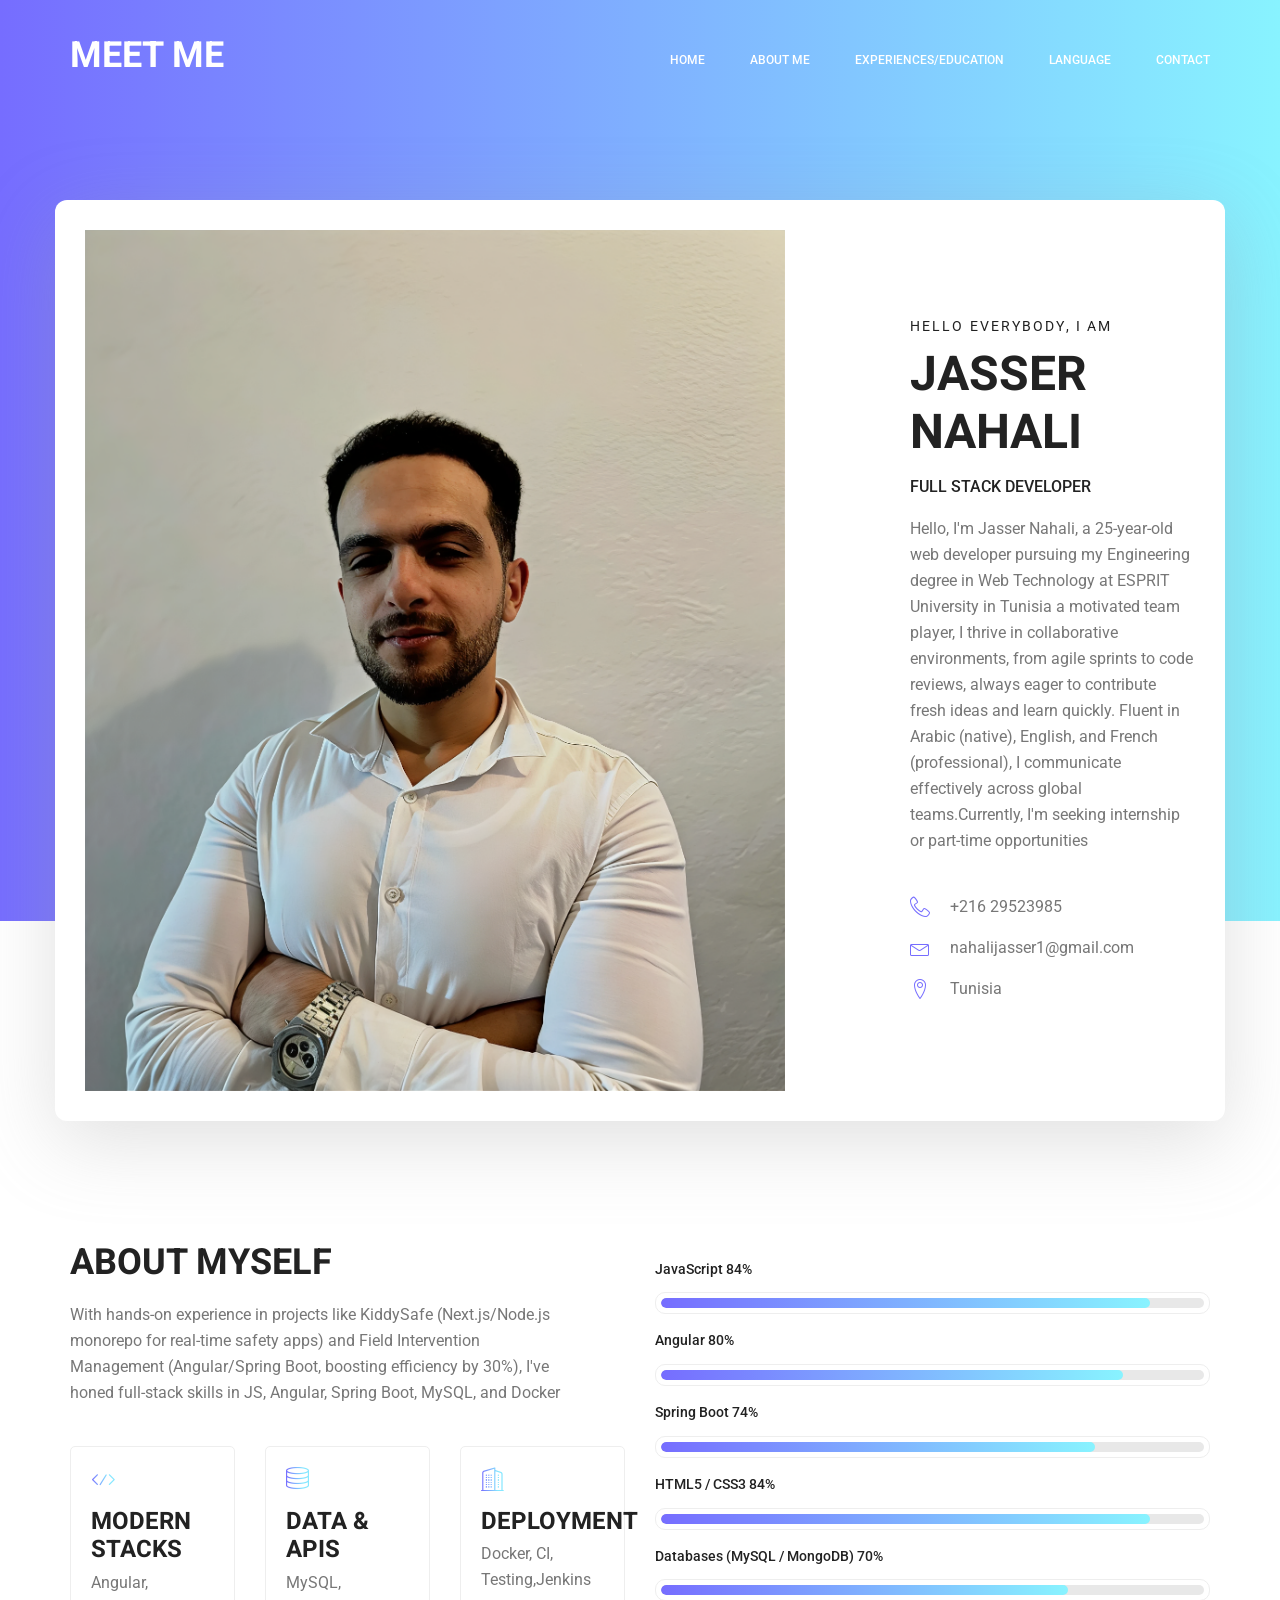
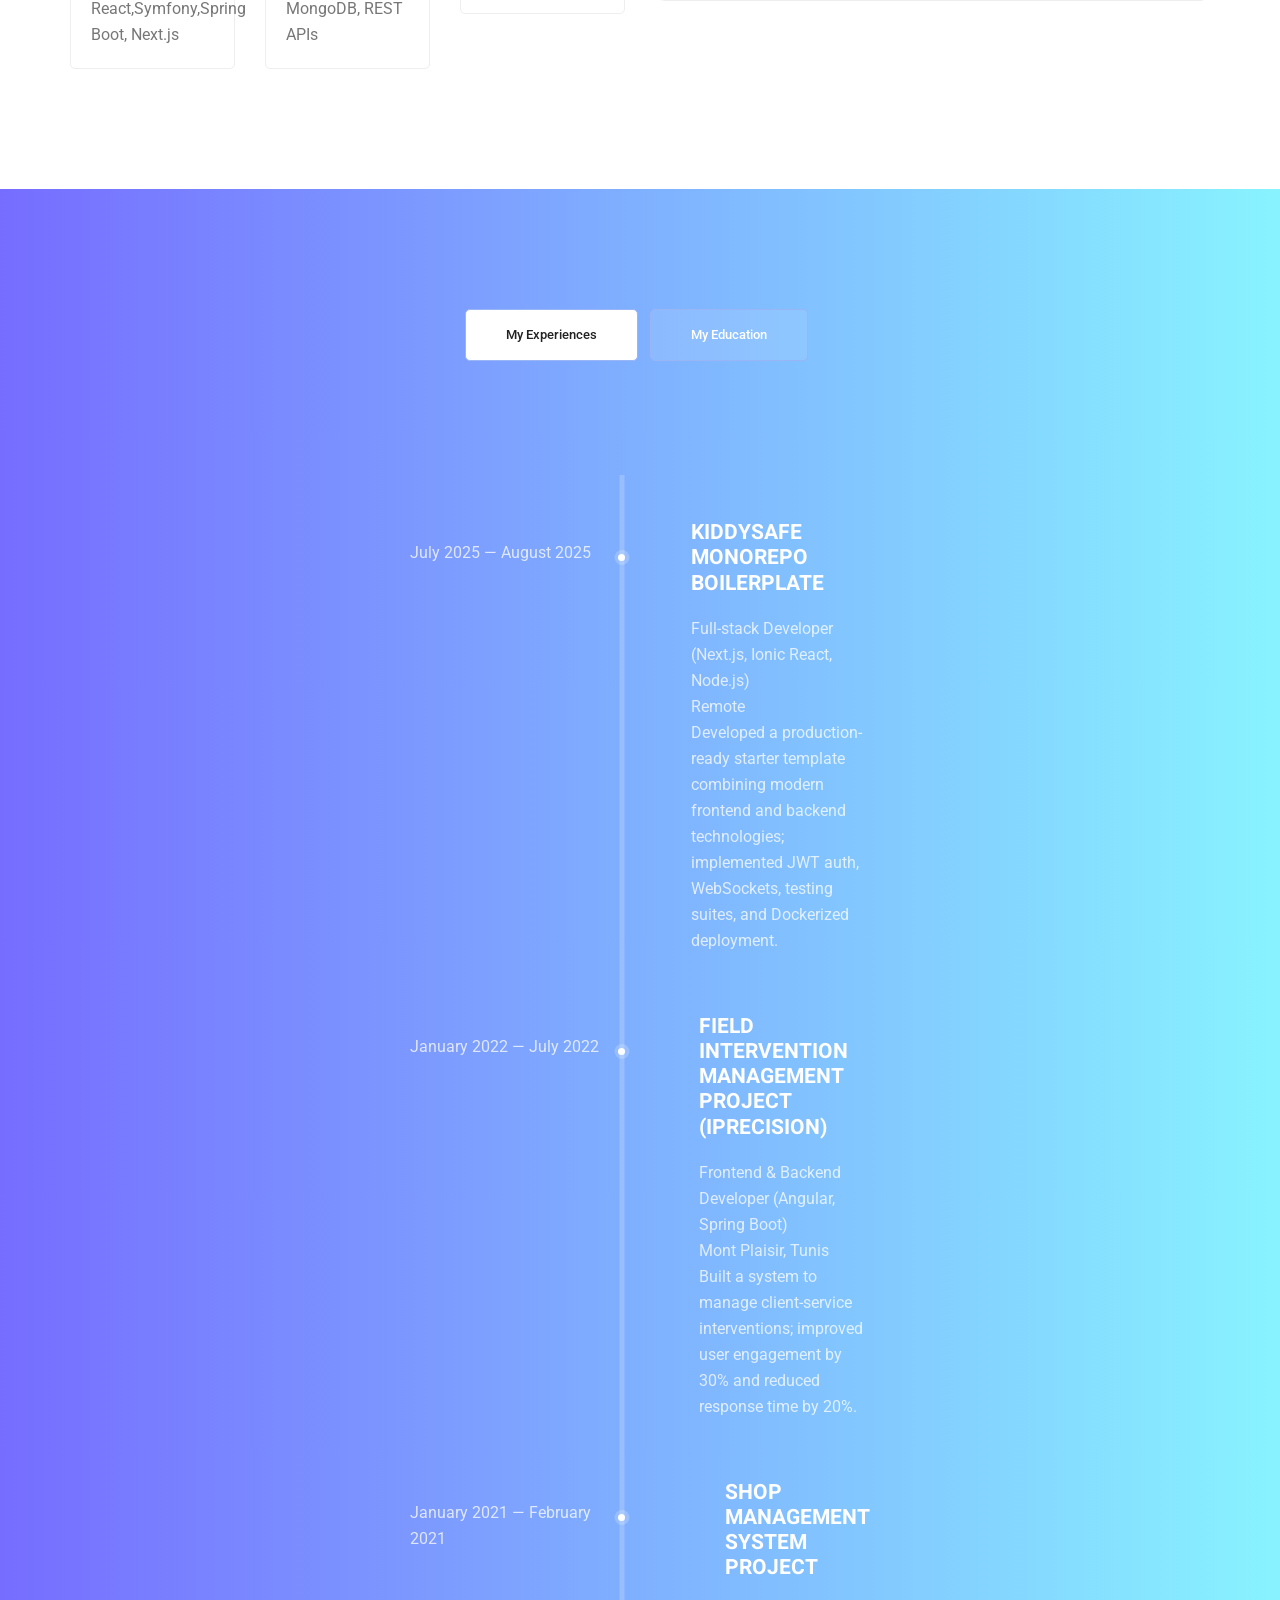
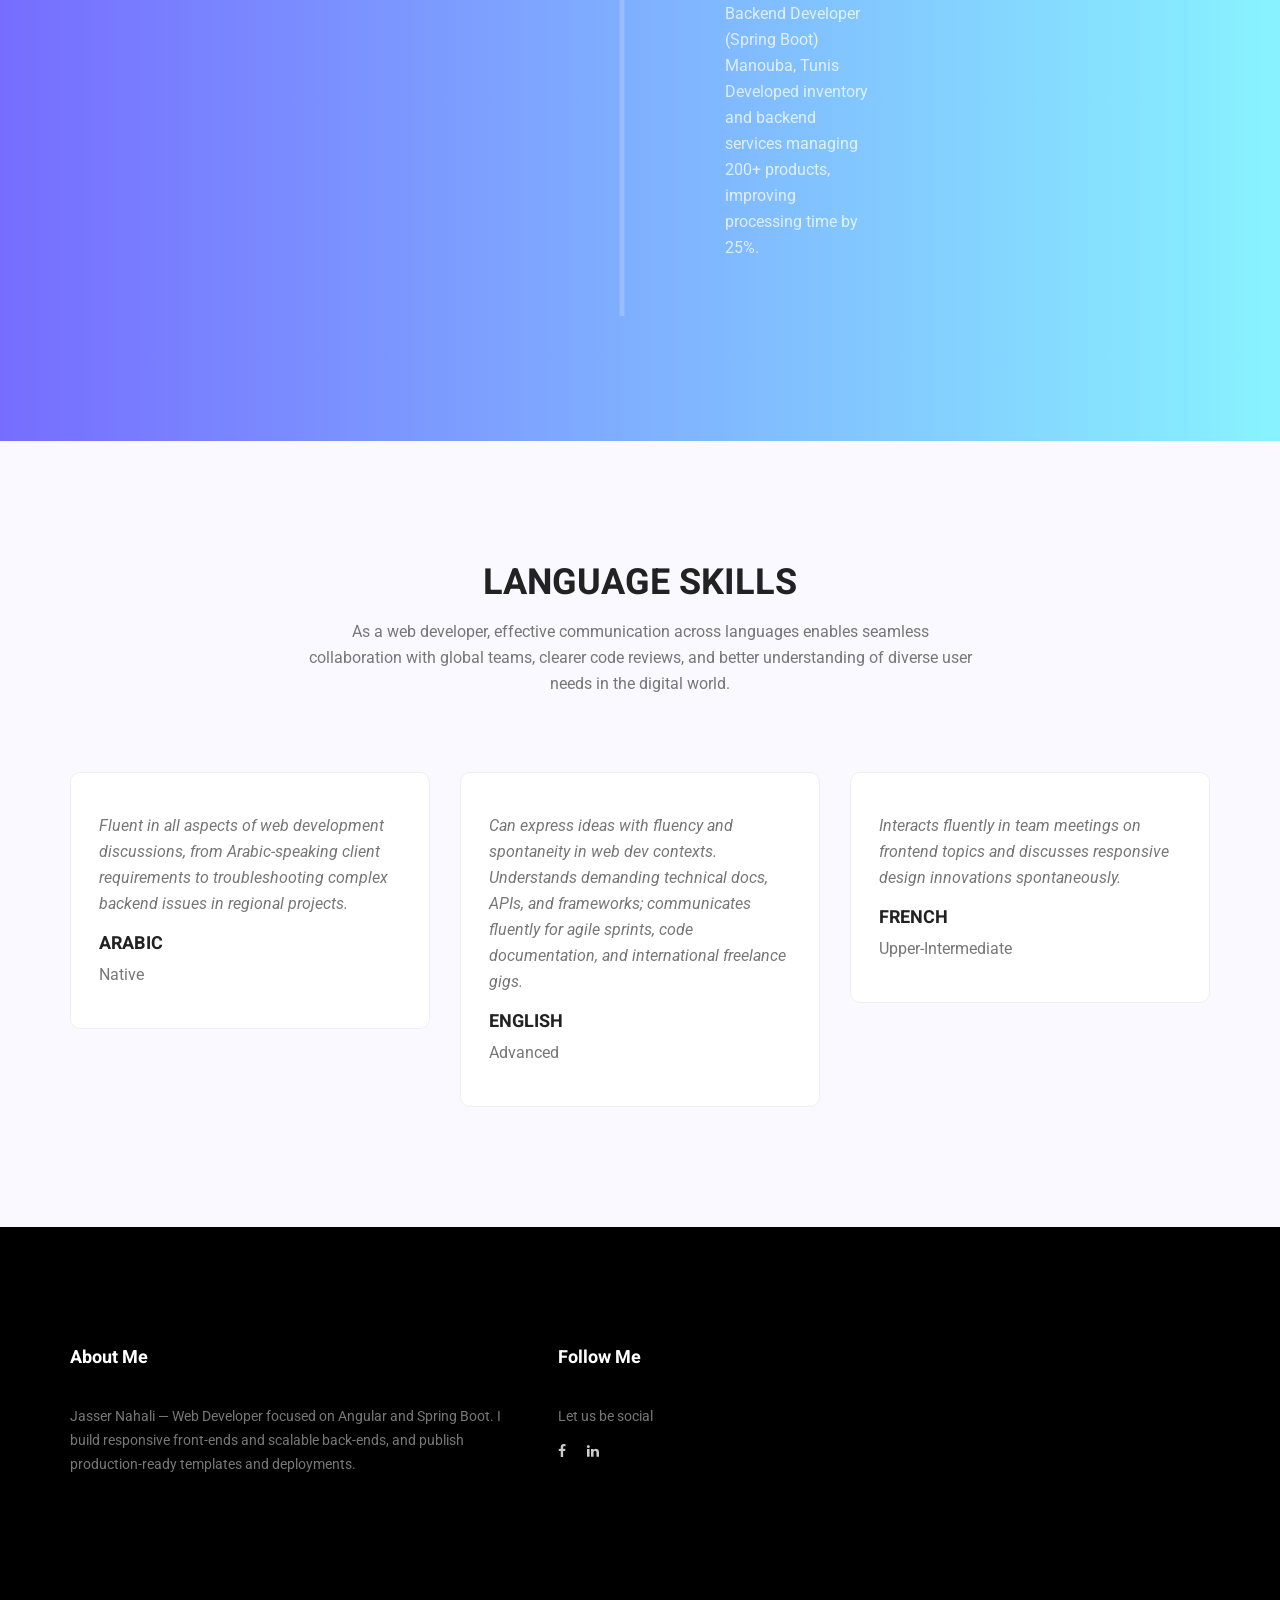
==== index.html @ a566b6ca "first commit" ====
<!doctype html>
<html lang="en">
    <head>
        <!-- Required meta tags -->
        <meta charset="utf-8">
        <meta name="viewport" content="width=device-width, initial-scale=1, shrink-to-fit=no">
        <link rel="icon" href="img/favicon.png" type="image/png">
        <title>Jasser Nahali - Full Stack Developer</title>
        <!-- Bootstrap CSS -->
        <link rel="stylesheet" href="css/bootstrap.css">
        <link rel="stylesheet" href="vendors/linericon/style.css">
        <link rel="stylesheet" href="css/font-awesome.min.css">
        <link rel="stylesheet" href="vendors/owl-carousel/owl.carousel.min.css">
        <link rel="stylesheet" href="vendors/lightbox/simpleLightbox.css">
        <link rel="stylesheet" href="vendors/nice-select/css/nice-select.css">
        <link rel="stylesheet" href="vendors/animate-css/animate.css">
        <link rel="stylesheet" href="vendors/popup/magnific-popup.css">
        <link rel="stylesheet" href="vendors/flaticon/flaticon.css">
        <!-- main css -->
        <link rel="stylesheet" href="css/style.css">
        <link rel="stylesheet" href="css/responsive.css">
    </head>
    <body>
        
        <!--================Header Menu Area =================-->
        <header class="header_area">
            <div class="main_menu">
            	<nav class="navbar navbar-expand-lg navbar-light">
					<div class="container box_1620">
						<!-- Brand and toggle get grouped for better mobile display -->
						<a class="navbar-brand logo_h" href="index.html"><h1 style="color: white;">MEET ME</h1></a>
						<button class="navbar-toggler" type="button" data-toggle="collapse" data-target="#navbarSupportedContent" aria-controls="navbarSupportedContent" aria-expanded="false" aria-label="Toggle navigation">
							<span class="icon-bar"></span>
							<span class="icon-bar"></span>
							<span class="icon-bar"></span>
						</button>
						<!-- Collect the nav links, forms, and other content for toggling -->
						<div class="collapse navbar-collapse offset" id="navbarSupportedContent">
							<ul class="nav navbar-nav menu_nav ml-auto">
								<li class="nav-item active"><a class="nav-link" href="index.html">Home</a></li> 
								<li class="nav-item"><a class="nav-link" href="#aboutme">About Me </a></li> 
								<li class="nav-item"><a class="nav-link" href="#expedu">Experiences/Education</a></li> 
								<li class="nav-item"><a class="nav-link" href="#language">Language</a></li> 
								<li class="nav-item"><a class="nav-link" href="#footer">Contact</a></li>
							</ul>
						</div> 
					</div>
            	</nav>
            </div>
        </header>
        <!--================Header Menu Area =================-->
        
        <!--================Home Banner Area =================-->
        <section class="home_banner_area">
           	<div class="container box_1620">
           		<div class="banner_inner d-flex align-items-center">
					<div class="banner_content">
						<div class="media">
							<div class="d-flex">
								<img class="imageprofile" src="img/jasser.png" alt="">
							</div>
							<div class="media-body">
								<div class="personal_text">
									<h6>Hello Everybody, I am</h6>
									<h3>JASSER NAHALI</h3>
									<h4>Full Stack Developer</h4>
									<p>Hello, I'm Jasser Nahali, a 25-year-old web developer pursuing my Engineering degree in Web Technology at ESPRIT University in Tunisia a motivated team player, I thrive in collaborative environments, from agile sprints to code reviews, always eager to contribute fresh ideas and learn quickly. Fluent in Arabic (native), English, and French (professional), I communicate effectively across global teams.Currently, I'm seeking internship or part-time opportunities</p>
									<ul class="list basic_info">
										<li><a href="#"><i class="lnr lnr-phone-handset"></i> +216 29523985</a></li>
										<li><a href="mailto:nahalijasser1@gmail.com"><i class="lnr lnr-envelope"></i> nahalijasser1@gmail.com</a></li>
										<li><a href="https://jasser-nahali.netlify.app" target="_blank"><i class="lnr lnr-map-marker"></i> Tunisia</a></li>
									</ul>
									
								</div>
							</div>
						</div>
					</div>
				</div>
            </div>
        </section>
        <!--================End Home Banner Area =================-->
        
        <!--================Welcome Area =================-->
		<section id="aboutme" class="welcome_area p_120">
        	<div class="container">
        		<div class="row welcome_inner">
        			<div class="col-lg-6">
        				<div class="welcome_text">
        					<h4>About Myself</h4>
		 					<p>With hands-on experience in projects like KiddySafe (Next.js/Node.js monorepo for real-time safety apps) and Field Intervention Management (Angular/Spring Boot, boosting efficiency by 30%), I've honed full-stack skills in JS, Angular, Spring Boot, MySQL, and Docker</p>
		 					<div class="row">
		 						<div class="col-md-4">
		 							<div class="wel_item">
		 								<i class="lnr lnr-code"></i>
		 								<h4>Modern Stacks</h4>
		 								<p>Angular, React,Symfony,Spring Boot, Next.js</p>
		 							</div>
		 						</div>
		 						<div class="col-md-4">
		 							<div class="wel_item">
		 								<i class="lnr lnr-database"></i>
		 								<h4>Data & APIs</h4>
		 								<p>MySQL, MongoDB, REST APIs</p>
		 							</div>
		 						</div>
		 						<div class="col-md-4">
		 							<div class="wel_item">
		 								<i class="lnr lnr-apartment"></i>
		 								<h4>Deployment</h4>
		 								<p>Docker, CI, Testing,Jenkins</p>
		 							</div>
		 						</div>
		 					</div>
        				</div>
        			</div>
        			<div class="col-lg-6">
        				<div class="tools_expert">
        					<div class="skill_main">
								<div class="skill_item">
									<h4>JavaScript <span class="counter">90</span>%</h4>
									<div class="progress_br">
										<div class="progress">
											<div class="progress-bar" role="progressbar" aria-valuenow="90" aria-valuemin="0" aria-valuemax="100"></div>
										</div>
									</div>
								</div>
								<div class="skill_item">
									<h4>Angular <span class="counter">85</span>%</h4>
									<div class="progress_br">
										<div class="progress">
											<div class="progress-bar" role="progressbar" aria-valuenow="85" aria-valuemin="0" aria-valuemax="100"></div>
										</div>
									</div>
								</div>
								<div class="skill_item">
									<h4>Spring Boot <span class="counter">80</span>%</h4>
									<div class="progress_br">
										<div class="progress">
											<div class="progress-bar" role="progressbar" aria-valuenow="80" aria-valuemin="0" aria-valuemax="100"></div>
										</div>
									</div>
								</div>
								<div class="skill_item">
									<h4>HTML5 / CSS3 <span class="counter">90</span>%</h4>
									<div class="progress_br">
										<div class="progress">
											<div class="progress-bar" role="progressbar" aria-valuenow="90" aria-valuemin="0" aria-valuemax="100"></div>
										</div>
									</div>
								</div>
								<div class="skill_item">
									<h4>Databases (MySQL / MongoDB) <span class="counter">75</span>%</h4>
									<div class="progress_br">
										<div class="progress">
											<div class="progress-bar" role="progressbar" aria-valuenow="75" aria-valuemin="0" aria-valuemax="100"></div>
										</div>
									</div>
								</div>
							</div>
        				</div>
        			</div>
        		</div>
        	</div>
        </section>
        <!--================End Welcome Area =================-->
        
        <!--================My Tabs Area =================-->
        <section id="expedu" class="mytabs_area p_120">
        	<div class="container">
        		<div class="tabs_inner">
					<ul class="nav nav-tabs" id="myTab" role="tablist">
						<li class="nav-item">
							<a class="nav-link active" id="home-tab" data-toggle="tab" href="#home" role="tab" aria-controls="home" aria-selected="true">My Experiences</a>
						</li>
						<li class="nav-item">
							<a class="nav-link" id="profile-tab" data-toggle="tab" href="#profile" role="tab" aria-controls="profile" aria-selected="false">My Education</a>
						</li>
					</ul>
					<div class="tab-content" id="myTabContent">
						<div class="tab-pane fade show active" id="home" role="tabpanel" aria-labelledby="home-tab">
							<ul class="list">
								<li>
									<span></span>
									<div class="media">
										<div class="d-flex">
											<p>July 2025 — August 2025</p>
										</div>
										<div class="media-body">
											<h4>KiddySafe Monorepo Boilerplate</h4>
											<p>Full-stack Developer (Next.js, Ionic React, Node.js) <br />Remote</p>
											<p>Developed a production-ready starter template combining modern frontend and backend technologies; implemented JWT auth, WebSockets, testing suites, and Dockerized deployment.</p>
										</div>
									</div>
								</li>
								<li>
									<span></span>
									<div class="media">
										<div class="d-flex">
											<p>January 2022 — July 2022</p>
										</div>
										<div class="media-body">
											<h4>Field Intervention Management Project (Iprecision)</h4>
											<p>Frontend & Backend Developer (Angular, Spring Boot) <br />Mont Plaisir, Tunis</p>
											<p>Built a system to manage client-service interventions; improved user engagement by 30% and reduced response time by 20%.</p>
										</div>
									</div>
								</li>
								<li>
									<span></span>
									<div class="media">
										<div class="d-flex">
											<p>January 2021 — February 2021</p>
										</div>
										<div class="media-body">
											<h4>Shop Management System Project</h4>
											<p>Backend Developer (Spring Boot) <br />Manouba, Tunis</p>
											<p>Developed inventory and backend services managing 200+ products, improving processing time by 25%.</p>
										</div>
									</div>
								</li>
							</ul>
						</div>
						<div class="tab-pane fade" id="profile" role="tabpanel" aria-labelledby="profile-tab">
							<ul class="list">
								<li>
									<span></span>
									<div class="media">
										<div class="d-flex">
											<p>2024 — Present</p>
										</div>
										<div class="media-body">
											<h4>ESPRIT University</h4>
											<p>Engineering Degree in Cloud Computing</p>
										</div>
									</div>
								</li>
								<li>
									<span></span>
									<div class="media">
										<div class="d-flex">
											<p>2023 — 2024</p>
										</div>
										<div class="media-body">
											<h4>ISET Mahdia</h4>
											<p>License in Technology in Computer Science</p>
										</div>
									</div>
								</li>
								<li>
									<span></span>
									<div class="media">
										<div class="d-flex">
											<p>2018 — 2019</p>
										</div>
										<div class="media-body">
											<h4>Ibin Arafa</h4>
											<p>Bachelor of Computer Science</p>
										</div>
									</div>
								</li>
							</ul>
						</div>
					</div>
        		</div>
        	</div>
        </section>
        <!--================End My Tabs Area =================-->
       
        
        
        
        <!--================Testimonials Area =================-->
       <section id="language" class="testimonials_area p_120">
    <div class="container">
        <div class="main_title">
            <h2>Language Skills</h2>
            <p>As a web developer, effective communication across languages enables seamless collaboration with global teams, clearer code reviews, and better understanding of diverse user needs in the digital world.</p>
        </div>
        <div class="testi_inner">
            <div class="testi_slider owl-carousel">
                <div class="item">
                    <div class="testi_item">
                        <p>Fluent in all aspects of web development discussions, from Arabic-speaking client requirements to troubleshooting complex backend issues in regional projects.</p>
                        <h4>Arabic</h4>
                        <div class="level">Native</div>
                    </div>
                </div>
                <div class="item">
                    <div class="testi_item">
                        <p>Can express ideas with fluency and spontaneity in web dev contexts. Understands demanding technical docs, APIs, and frameworks; communicates fluently for agile sprints, code documentation, and international freelance gigs.</p>
                        <h4>English</h4>
                        <div class="level">Advanced</div>
                    </div>
                </div>
                <div class="item">
                    <div class="testi_item">
                        <p> Interacts fluently in team meetings on frontend topics and discusses responsive design innovations spontaneously.</p>
                        <h4>French</h4>
                        <div class="level">Upper-Intermediate</div>
                    </div>
                </div>
            </div>
        </div>
    </div>
</section>
        <!--================End Testimonials Area =================-->
        
        <!--================Footer Area =================-->
        <footer id="footer" class="footer_area p_120">
        	<div class="container">
        		<div class="row footer_inner">
        			<div class="col-lg-5 col-sm-6">
        				<aside class="f_widget ab_widget">
        					<div class="f_title">
        						<h3>About Me</h3>
        					</div>
         					<p>Jasser Nahali — Web Developer focused on Angular and Spring Boot. I build responsive front-ends and scalable back-ends, and publish production-ready templates and deployments.</p>
        					
        				</aside>
        			</div>
        			
        			<div class="col-lg-2">
        				<aside class="f_widget social_widget">
        					<div class="f_title">
        						<h3>Follow Me</h3>
        					</div>
        					<p>Let us be social</p>
        					<ul class="list">
        						<li><a href="https://www.facebook.com/jasser.nahali"><i class="fa fa-facebook"></i></a></li>
        						<li><a href="https://www.linkedin.com/in/jasser-nahali-78a94a263/"><i class="fa fa-linkedin"></i></a></li>
        					</ul>
        				</aside>
        			</div>
        		</div>
        	</div>
        </footer>
        <!--================End Footer Area =================-->
        
        
        
        
        
        
        <!-- Optional JavaScript -->
        <!-- jQuery first, then Popper.js, then Bootstrap JS -->
        <script src="js/jquery-3.3.1.min.js"></script>
        <script src="js/popper.js"></script>
        <script src="js/bootstrap.min.js"></script>
        <script src="js/stellar.js"></script>
        <script src="vendors/lightbox/simpleLightbox.min.js"></script>
        <script src="vendors/nice-select/js/jquery.nice-select.min.js"></script>
        <script src="vendors/isotope/imagesloaded.pkgd.min.js"></script>
        <script src="vendors/isotope/isotope.pkgd.min.js"></script>
        <script src="vendors/owl-carousel/owl.carousel.min.js"></script>
        <script src="vendors/popup/jquery.magnific-popup.min.js"></script>
        <script src="js/jquery.ajaxchimp.min.js"></script>
        <script src="vendors/counter-up/jquery.waypoints.min.js"></script>
        <script src="vendors/counter-up/jquery.counterup.min.js"></script>
        <script src="js/mail-script.js"></script>
        <script src="js/theme.js"></script>
    </body>
</html>
---- vendors/linericon/style.css ----
@font-face {
	font-family: 'Linearicons-Free';
	src:url('fonts/Linearicons-Free.eot?w118d');
	src:url('fonts/Linearicons-Free.eot?#iefixw118d') format('embedded-opentype'),
		url('fonts/Linearicons-Free.woff2?w118d') format('woff2'),
		url('fonts/Linearicons-Free.woff?w118d') format('woff'),
		url('fonts/Linearicons-Free.ttf?w118d') format('truetype'),
		url('fonts/Linearicons-Free.svg?w118d#Linearicons-Free') format('svg');
	font-weight: normal;
	font-style: normal;
}

.lnr {
	font-family: 'Linearicons-Free';
	speak: none;
	font-style: normal;
	font-weight: normal;
	font-variant: normal;
	text-transform: none;
	line-height: 1;

	/* Better Font Rendering =========== */
	-webkit-font-smoothing: antialiased;
	-moz-osx-font-smoothing: grayscale;
}

.lnr-home:before {
	content: "\e800";
}
.lnr-apartment:before {
	content: "\e801";
}
.lnr-pencil:before {
	content: "\e802";
}
.lnr-magic-wand:before {
	content: "\e803";
}
.lnr-drop:before {
	content: "\e804";
}
.lnr-lighter:before {
	content: "\e805";
}
.lnr-poop:before {
	content: "\e806";
}
.lnr-sun:before {
	content: "\e807";
}
.lnr-moon:before {
	content: "\e808";
}
.lnr-cloud:before {
	content: "\e809";
}
.lnr-cloud-upload:before {
	content: "\e80a";
}
.lnr-cloud-download:before {
	content: "\e80b";
}
.lnr-cloud-sync:before {
	content: "\e80c";
}
.lnr-cloud-check:before {
	content: "\e80d";
}
.lnr-database:before {
	content: "\e80e";
}
.lnr-lock:before {
	content: "\e80f";
}
.lnr-cog:before {
	content: "\e810";
}
.lnr-trash:before {
	content: "\e811";
}
.lnr-dice:before {
	content: "\e812";
}
.lnr-heart:before {
	content: "\e813";
}
.lnr-star:before {
	content: "\e814";
}
.lnr-star-half:before {
	content: "\e815";
}
.lnr-star-empty:before {
	content: "\e816";
}
.lnr-flag:before {
	content: "\e817";
}
.lnr-envelope:before {
	content: "\e818";
}
.lnr-paperclip:before {
	content: "\e819";
}
.lnr-inbox:before {
	content: "\e81a";
}
.lnr-eye:before {
	content: "\e81b";
}
.lnr-printer:before {
	content: "\e81c";
}
.lnr-file-empty:before {
	content: "\e81d";
}
.lnr-file-add:before {
	content: "\e81e";
}
.lnr-enter:before {
	content: "\e81f";
}
.lnr-exit:before {
	content: "\e820";
}
.lnr-graduation-hat:before {
	content: "\e821";
}
.lnr-license:before {
	content: "\e822";
}
.lnr-music-note:before {
	content: "\e823";
}
.lnr-film-play:before {
	content: "\e824";
}
.lnr-camera-video:before {
	content: "\e825";
}
.lnr-camera:before {
	content: "\e826";
}
.lnr-picture:before {
	content: "\e827";
}
.lnr-book:before {
	content: "\e828";
}
.lnr-bookmark:before {
	content: "\e829";
}
.lnr-user:before {
	content: "\e82a";
}
.lnr-users:before {
	content: "\e82b";
}
.lnr-shirt:before {
	content: "\e82c";
}
.lnr-store:before {
	content: "\e82d";
}
.lnr-cart:before {
	content: "\e82e";
}
.lnr-tag:before {
	content: "\e82f";
}
.lnr-phone-handset:before {
	content: "\e830";
}
.lnr-phone:before {
	content: "\e831";
}
.lnr-pushpin:before {
	content: "\e832";
}
.lnr-map-marker:before {
	content: "\e833";
}
.lnr-map:before {
	content: "\e834";
}
.lnr-location:before {
	content: "\e835";
}
.lnr-calendar-full:before {
	content: "\e836";
}
.lnr-keyboard:before {
	content: "\e837";
}
.lnr-spell-check:before {
	content: "\e838";
}
.lnr-screen:before {
	content: "\e839";
}
.lnr-smartphone:before {
	content: "\e83a";
}
.lnr-tablet:before {
	content: "\e83b";
}
.lnr-laptop:before {
	content: "\e83c";
}
.lnr-laptop-phone:before {
	content: "\e83d";
}
.lnr-power-switch:before {
	content: "\e83e";
}
.lnr-bubble:before {
	content: "\e83f";
}
.lnr-heart-pulse:before {
	content: "\e840";
}
.lnr-construction:before {
	content: "\e841";
}
.lnr-pie-chart:before {
	content: "\e842";
}
.lnr-chart-bars:before {
	content: "\e843";
}
.lnr-gift:before {
	content: "\e844";
}
.lnr-diamond:before {
	content: "\e845";
}
.lnr-linearicons:before {
	content: "\e846";
}
.lnr-dinner:before {
	content: "\e847";
}
.lnr-coffee-cup:before {
	content: "\e848";
}
.lnr-leaf:before {
	content: "\e849";
}
.lnr-paw:before {
	content: "\e84a";
}
.lnr-rocket:before {
	content: "\e84b";
}
.lnr-briefcase:before {
	content: "\e84c";
}
.lnr-bus:before {
	content: "\e84d";
}
.lnr-car:before {
	content: "\e84e";
}
.lnr-train:before {
	content: "\e84f";
}
.lnr-bicycle:before {
	content: "\e850";
}
.lnr-wheelchair:before {
	content: "\e851";
}
.lnr-select:before {
	content: "\e852";
}
.lnr-earth:before {
	content: "\e853";
}
.lnr-smile:before {
	content: "\e854";
}
.lnr-sad:before {
	content: "\e855";
}
.lnr-neutral:before {
	content: "\e856";
}
.lnr-mustache:before {
	content: "\e857";
}
.lnr-alarm:before {
	content: "\e858";
}
.lnr-bullhorn:before {
	content: "\e859";
}
.lnr-volume-high:before {
	content: "\e85a";
}
.lnr-volume-medium:before {
	content: "\e85b";
}
.lnr-volume-low:before {
	content: "\e85c";
}
.lnr-volume:before {
	content: "\e85d";
}
.lnr-mic:before {
	content: "\e85e";
}
.lnr-hourglass:before {
	content: "\e85f";
}
.lnr-undo:before {
	content: "\e860";
}
.lnr-redo:before {
	content: "\e861";
}
.lnr-sync:before {
	content: "\e862";
}
.lnr-history:before {
	content: "\e863";
}
.lnr-clock:before {
	content: "\e864";
}
.lnr-download:before {
	content: "\e865";
}
.lnr-upload:before {
	content: "\e866";
}
.lnr-enter-down:before {
	content: "\e867";
}
.lnr-exit-up:before {
	content: "\e868";
}
.lnr-bug:before {
	content: "\e869";
}
.lnr-code:before {
	content: "\e86a";
}
.lnr-link:before {
	content: "\e86b";
}
.lnr-unlink:before {
	content: "\e86c";
}
.lnr-thumbs-up:before {
	content: "\e86d";
}
.lnr-thumbs-down:before {
	content: "\e86e";
}
.lnr-magnifier:before {
	content: "\e86f";
}
.lnr-cross:before {
	content: "\e870";
}
.lnr-menu:before {
	content: "\e871";
}
.lnr-list:before {
	content: "\e872";
}
.lnr-chevron-up:before {
	content: "\e873";
}
.lnr-chevron-down:before {
	content: "\e874";
}
.lnr-chevron-left:before {
	content: "\e875";
}
.lnr-chevron-right:before {
	content: "\e876";
}
.lnr-arrow-up:before {
	content: "\e877";
}
.lnr-arrow-down:before {
	content: "\e878";
}
.lnr-arrow-left:before {
	content: "\e879";
}
.lnr-arrow-right:before {
	content: "\e87a";
}
.lnr-move:before {
	content: "\e87b";
}
.lnr-warning:before {
	content: "\e87c";
}
.lnr-question-circle:before {
	content: "\e87d";
}
.lnr-menu-circle:before {
	content: "\e87e";
}
.lnr-checkmark-circle:before {
	content: "\e87f";
}
.lnr-cross-circle:before {
	content: "\e880";
}
.lnr-plus-circle:before {
	content: "\e881";
}
.lnr-circle-minus:before {
	content: "\e882";
}
.lnr-arrow-up-circle:before {
	content: "\e883";
}
.lnr-arrow-down-circle:before {
	content: "\e884";
}
.lnr-arrow-left-circle:before {
	content: "\e885";
}
.lnr-arrow-right-circle:before {
	content: "\e886";
}
.lnr-chevron-up-circle:before {
	content: "\e887";
}
.lnr-chevron-down-circle:before {
	content: "\e888";
}
.lnr-chevron-left-circle:before {
	content: "\e889";
}
.lnr-chevron-right-circle:before {
	content: "\e88a";
}
.lnr-crop:before {
	content: "\e88b";
}
.lnr-frame-expand:before {
	content: "\e88c";
}
.lnr-frame-contract:before {
	content: "\e88d";
}
.lnr-layers:before {
	content: "\e88e";
}
.lnr-funnel:before {
	content: "\e88f";
}
.lnr-text-format:before {
	content: "\e890";
}
.lnr-text-format-remove:before {
	content: "\e891";
}
.lnr-text-size:before {
	content: "\e892";
}
.lnr-bold:before {
	content: "\e893";
}
.lnr-italic:before {
	content: "\e894";
}
.lnr-underline:before {
	content: "\e895";
}
.lnr-strikethrough:before {
	content: "\e896";
}
.lnr-highlight:before {
	content: "\e897";
}
.lnr-text-align-left:before {
	content: "\e898";
}
.lnr-text-align-center:before {
	content: "\e899";
}
.lnr-text-align-right:before {
	content: "\e89a";
}
.lnr-text-align-justify:before {
	content: "\e89b";
}
.lnr-line-spacing:before {
	content: "\e89c";
}
.lnr-indent-increase:before {
	content: "\e89d";
}
.lnr-indent-decrease:before {
	content: "\e89e";
}
.lnr-pilcrow:before {
	content: "\e89f";
}
.lnr-direction-ltr:before {
	content: "\e8a0";
}
.lnr-direction-rtl:before {
	content: "\e8a1";
}
.lnr-page-break:before {
	content: "\e8a2";
}
.lnr-sort-alpha-asc:before {
	content: "\e8a3";
}
.lnr-sort-amount-asc:before {
	content: "\e8a4";
}
.lnr-hand:before {
	content: "\e8a5";
}
.lnr-pointer-up:before {
	content: "\e8a6";
}
.lnr-pointer-right:before {
	content: "\e8a7";
}
.lnr-pointer-down:before {
	content: "\e8a8";
}
.lnr-pointer-left:before {
	content: "\e8a9";
}
---- vendors/nice-select/css/nice-select.css ----
.nice-select {
  -webkit-tap-highlight-color: transparent;
  background-color: #fff;
  border-radius: 5px;
  border: solid 1px #e8e8e8;
  box-sizing: border-box;
  clear: both;
  cursor: pointer;
  display: block;
  float: left;
  font-family: inherit;
  font-size: 14px;
  font-weight: normal;
  height: 42px;
  line-height: 40px;
  outline: none;
  padding-left: 18px;
  padding-right: 30px;
  position: relative;
  text-align: left !important;
  -webkit-transition: all 0.2s ease-in-out;
  transition: all 0.2s ease-in-out;
  -webkit-user-select: none;
     -moz-user-select: none;
      -ms-user-select: none;
          user-select: none;
  white-space: nowrap;
  width: auto; }
  .nice-select:hover {
    border-color: #dbdbdb; }
  .nice-select:active, .nice-select.open, .nice-select:focus {
    border-color: #999; }
  .nice-select:after {
    border-bottom: 2px solid #999;
    border-right: 2px solid #999;
    content: '';
    display: block;
    height: 5px;
    margin-top: -4px;
    pointer-events: none;
    position: absolute;
    right: 12px;
    top: 50%;
    -webkit-transform-origin: 66% 66%;
        -ms-transform-origin: 66% 66%;
            transform-origin: 66% 66%;
    -webkit-transform: rotate(45deg);
        -ms-transform: rotate(45deg);
            transform: rotate(45deg);
    -webkit-transition: all 0.15s ease-in-out;
    transition: all 0.15s ease-in-out;
    width: 5px; }
  .nice-select.open:after {
    -webkit-transform: rotate(-135deg);
        -ms-transform: rotate(-135deg);
            transform: rotate(-135deg); }
  .nice-select.open .list {
    opacity: 1;
    pointer-events: auto;
    -webkit-transform: scale(1) translateY(0);
        -ms-transform: scale(1) translateY(0);
            transform: scale(1) translateY(0); }
  .nice-select.disabled {
    border-color: #ededed;
    color: #999;
    pointer-events: none; }
    .nice-select.disabled:after {
      border-color: #cccccc; }
  .nice-select.wide {
    width: 100%; }
    .nice-select.wide .list {
      left: 0 !important;
      right: 0 !important; }
  .nice-select.right {
    float: right; }
    .nice-select.right .list {
      left: auto;
      right: 0; }
  .nice-select.small {
    font-size: 12px;
    height: 36px;
    line-height: 34px; }
    .nice-select.small:after {
      height: 4px;
      width: 4px; }
    .nice-select.small .option {
      line-height: 34px;
      min-height: 34px; }
  .nice-select .list {
    background-color: #fff;
    border-radius: 5px;
    box-shadow: 0 0 0 1px rgba(68, 68, 68, 0.11);
    box-sizing: border-box;
    margin-top: 4px;
    opacity: 0;
    overflow: hidden;
    padding: 0;
    pointer-events: none;
    position: absolute;
    top: 100%;
    left: 0;
    -webkit-transform-origin: 50% 0;
        -ms-transform-origin: 50% 0;
            transform-origin: 50% 0;
    -webkit-transform: scale(0.75) translateY(-21px);
        -ms-transform: scale(0.75) translateY(-21px);
            transform: scale(0.75) translateY(-21px);
    -webkit-transition: all 0.2s cubic-bezier(0.5, 0, 0, 1.25), opacity 0.15s ease-out;
    transition: all 0.2s cubic-bezier(0.5, 0, 0, 1.25), opacity 0.15s ease-out;
    z-index: 9; }
    .nice-select .list:hover .option:not(:hover) {
      background-color: transparent !important; }
  .nice-select .option {
    cursor: pointer;
    font-weight: 400;
    line-height: 40px;
    list-style: none;
    min-height: 40px;
    outline: none;
    padding-left: 18px;
    padding-right: 29px;
    text-align: left;
    -webkit-transition: all 0.2s;
    transition: all 0.2s; }
    .nice-select .option:hover, .nice-select .option.focus, .nice-select .option.selected.focus {
      background-color: #f6f6f6; }
    .nice-select .option.selected {
      font-weight: bold; }
    .nice-select .option.disabled {
      background-color: transparent;
      color: #999;
      cursor: default; }

.no-csspointerevents .nice-select .list {
  display: none; }

.no-csspointerevents .nice-select.open .list {
  display: block; }
---- vendors/flaticon/flaticon.css ----
/*
  	Flaticon icon font: Flaticon
  	Creation date: 26/06/2018 17:19
  	*/

@font-face {
  font-family: "Flaticon";
  src: url("./Flaticon.eot");
  src: url("./Flaticon.eot?#iefix") format("embedded-opentype"),
       url("./Flaticon.woff") format("woff"),
       url("./Flaticon.ttf") format("truetype"),
       url("./Flaticon.svg#Flaticon") format("svg");
  font-weight: normal;
  font-style: normal;
}

@media screen and (-webkit-min-device-pixel-ratio:0) {
  @font-face {
    font-family: "Flaticon";
    src: url("./Flaticon.svg#Flaticon") format("svg");
  }
}

[class^="flaticon-"]:before, [class*=" flaticon-"]:before,
[class^="flaticon-"]:after, [class*=" flaticon-"]:after {   
  font-family: Flaticon;
        font-size: 20px;
font-style: normal;
margin-left: 20px;
}

.flaticon-skyline:before { content: "\f100"; }
.flaticon-sketch:before { content: "\f101"; }
.flaticon-city:before { content: "\f102"; }
---- css/style.css ----
/*----------------------------------------------------
@File: Default Styles
@Author: Rocky Ahmed
@URL: http://wethemez.com
Author E-mail: rockybd1995@gmail.com

This file contains the styling for the actual theme, this
is the file you need to edit to change the look of the
theme.
---------------------------------------------------- */
/*=====================================================================
@Template Name: Builder Construction 
@Author: Rocky Ahmed
@Developed By: Rocky Ahmed
@Developer URL: http://rocky.wethemez.com
Author E-mail: rockybd1995@gmail.com

@Default Styles

Table of Content:
01/ Variables
02/ predefin
03/ header
04/ button
05/ banner
06/ breadcrumb
07/ about
08/ team
09/ project 
10/ price 
11/ team 
12/ blog 
13/ video  
14/ features  
15/ career  
16/ contact 
17/ footer

=====================================================================*/
/*----------------------------------------------------*/
/*font Variables*/
/*Color Variables*/
/*=================== fonts ====================*/
@import url("https://fonts.googleapis.com/css?family=Heebo:300,400,700,900|Roboto:300,400,500,700");
/*---------------------------------------------------- */
/*----------------------------------------------------*/
.list {
  list-style: none;
  margin: 0px;
  padding: 0px; }
.imageprofile{
  width: 700px;
}
a {
  text-decoration: none;
  transition: all 0.3s ease-in-out; }
  a:hover, a:focus {
    text-decoration: none;
    outline: none; }

.row.m0 {
  margin: 0px; }

body {
  line-height: 26px;
  font-size: 16px;
  font-family: "Roboto", sans-serif;
  font-weight: normal;
  color: #777777; }

h1, h2, h3, h4, h5, h6 {
  font-family: "Heebo", sans-serif;
  font-weight: bold; }

button:focus {
  outline: none;
  box-shadow: none; }

.p0 {
  padding-left: 0px;
  padding-right: 0px; }

.p_120 {
  padding-top: 120px;
  padding-bottom: 120px; }

.p_100 {
  padding-top: 100px;
  padding-bottom: 100px; }

.pad_top {
  padding-top: 120px; }

.pad_bt {
  padding-bottom: 120px; }

.mt-25 {
  margin-top: 25px; }

@media (min-width: 1200px) {
  .container {
    max-width: 1170px; } }

@media (min-width: 1620px) {
  .box_1620 {
    max-width: 1620px;
    margin: auto;
    width: 100%;
    padding-left: 0px;
    padding-right: 0px; } }
/* Main Title Area css
============================================================================================ */
.main_title {
  text-align: center;
  max-width: 670px;
  margin: 0px auto 75px; }
  .main_title h2 {
    font-family: "Heebo", sans-serif;
    font-size: 36px;
    color: #222222;
    margin-bottom: 15px;
    text-transform: uppercase; }
  .main_title p {
    font-size: 16px;
    font-family: "Roboto", sans-serif;
    font-weight: normal;
    line-height: 26px;
    color: #777777;
    margin-bottom: 0px; }

/* End Main Title Area css
============================================================================================ */
/*---------------------------------------------------- */
/*----------------------------------------------------*/
.header_area {
  position: absolute;
  width: 100%;
  top: 0;
  left: 0;
  z-index: 99;
  transition: background 0.4s, all 0.3s linear; }
  .header_area .navbar {
    background: transparent;
    padding: 0px;
    border: 0px;
    border-radius: 0px; }
    .header_area .navbar .nav .nav-item {
      margin-right: 45px; }
      .header_area .navbar .nav .nav-item .nav-link {
        font: 500 12px/120px "Roboto", sans-serif;
        text-transform: uppercase;
        color: #fff;
        padding: 0px;
        display: inline-block; }
        .header_area .navbar .nav .nav-item .nav-link:after {
          display: none; }
      .header_area .navbar .nav .nav-item:hover .nav-link, .header_area .navbar .nav .nav-item.active .nav-link {
        color: #fff; }
      .header_area .navbar .nav .nav-item.submenu {
        position: relative; }
        .header_area .navbar .nav .nav-item.submenu ul {
          border: none;
          padding: 0px;
          border-radius: 0px;
          box-shadow: none;
          margin: 0px;
          background: #fff;
          box-shadow: 0px 3px 16px 0px rgba(0, 0, 0, 0.1); }
          @media (min-width: 992px) {
            .header_area .navbar .nav .nav-item.submenu ul {
              position: absolute;
              top: 120%;
              left: 0px;
              min-width: 200px;
              text-align: left;
              opacity: 0;
              transition: all 300ms ease-in;
              visibility: hidden;
              display: block;
              border: none;
              padding: 0px;
              border-radius: 0px; } }
          .header_area .navbar .nav .nav-item.submenu ul:before {
            content: "";
            width: 0;
            height: 0;
            border-style: solid;
            border-width: 10px 10px 0 10px;
            border-color: #eeeeee transparent transparent transparent;
            position: absolute;
            right: 24px;
            top: 45px;
            z-index: 3;
            opacity: 0;
            transition: all 400ms linear; }
          .header_area .navbar .nav .nav-item.submenu ul .nav-item {
            display: block;
            float: none;
            margin-right: 0px;
            border-bottom: 1px solid #ededed;
            margin-left: 0px;
            transition: all 0.4s linear; }
            .header_area .navbar .nav .nav-item.submenu ul .nav-item .nav-link {
              line-height: 45px;
              color: #222222;
              padding: 0px 30px;
              transition: all 150ms linear;
              display: block;
              margin-right: 0px; }
            .header_area .navbar .nav .nav-item.submenu ul .nav-item:last-child {
              border-bottom: none; }
            .header_area .navbar .nav .nav-item.submenu ul .nav-item:hover .nav-link {
              background: #766dff;
              color: #fff; }
        @media (min-width: 992px) {
          .header_area .navbar .nav .nav-item.submenu:hover ul {
            visibility: visible;
            opacity: 1;
            top: 100%; } }
        .header_area .navbar .nav .nav-item.submenu:hover ul .nav-item {
          margin-top: 0px; }
      .header_area .navbar .nav .nav-item:last-child {
        margin-right: 0px; }
    .header_area .navbar .search {
      font-size: 12px;
      line-height: 60px;
      display: inline-block;
      color: #222222;
      margin-left: 80px; }
      .header_area .navbar .search i {
        font-weight: 600; }
  .header_area.navbar_fixed .main_menu {
    position: fixed;
    width: 100%;
    top: -70px;
    left: 0;
    right: 0;
    background: #000;
    transform: translateY(70px);
    transition: transform 500ms ease, background 500ms ease;
    -webkit-transition: transform 500ms ease, background 500ms ease;
    box-shadow: 0px 3px 16px 0px rgba(0, 0, 0, 0.1); }
    .header_area.navbar_fixed .main_menu .navbar .nav .nav-item .nav-link {
      line-height: 70px; }

.top_menu {
  background: #f9f9ff; }
  .top_menu .header_social li {
    display: inline-block;
    margin-right: 15px; }
    .top_menu .header_social li a {
      font-size: 14px;
      color: #777777;
      display: inline-block;
      line-height: 42px;
      transition: all 300ms linear 0s; }
    .top_menu .header_social li:last-child {
      margin-right: 0px; }
    .top_menu .header_social li:hover a {
      color: #766dff; }
  .top_menu .dn_btn {
    line-height: 42px;
    display: inline-block;
    font-size: 12px;
    margin-right: 30px;
    font-family: "Roboto", sans-serif;
    font-weight: normal;
    color: #777777;
    transition: all 300ms linear 0s; }
    .top_menu .dn_btn:hover {
      color: #766dff; }
    .top_menu .dn_btn:last-child {
      margin-right: 0px; }
  .top_menu .lan_pack {
    height: 30px;
    border: 1px solid #eeeeee;
    border-radius: 3px;
    line-height: 28px;
    font-size: 12px;
    font-family: "Roboto", sans-serif;
    font-weight: 500;
    padding-left: 19px;
    padding-right: 36px;
    color: #777777;
    background: #f9f9ff;
    margin-right: 5px;
    margin-top: 8px; }
    .top_menu .lan_pack .current {
      color: #777777; }
    .top_menu .lan_pack:after {
      content: "\f0d7";
      border: none !important;
      font: normal normal normal 12px/1 FontAwesome;
      transform: rotate(0deg);
      height: auto;
      margin-top: -6px;
      right: 20px; }

/*---------------------------------------------------- */
/*----------------------------------------------------*/
/* Home Banner Area css
============================================================================================ */
.home_banner_area {
  position: relative;
  z-index: 1;
  background-image: -moz-linear-gradient(0deg, #766dff 0%, #88f3ff 100%);
  background-image: -webkit-linear-gradient(0deg, #766dff 0%, #88f3ff 100%);
  background-image: -ms-linear-gradient(0deg, #766dff 0%, #88f3ff 100%);
  margin-bottom: 200px; }
  .home_banner_area .box_1620 {
    min-height: 700px;
    border-radius: 12px;
    position: relative;
    bottom: -200px;
    background: #fff;
    padding: 30px;
    box-shadow: 0px 20px 80px 0px rgba(153, 153, 153, 0.3); }
  .home_banner_area .banner_inner {
    position: relative;
    width: 100%;
    min-height: 700px;
    display: flex; }
    .home_banner_area .banner_inner .banner_content {
      color: #222222;
      vertical-align: middle;
      align-self: center;
      text-align: left; }
      .home_banner_area .banner_inner .banner_content .media .d-flex {
        padding-right: 125px; }
      .home_banner_area .banner_inner .banner_content .media .media-body {
        vertical-align: middle;
        align-self: center; }

.blog_banner {
  min-height: 780px;
  position: relative;
  z-index: 1;
  overflow: hidden;
  margin-bottom: 0px; }
  .blog_banner .banner_inner {
    background: #04091e;
    position: relative;
    overflow: hidden;
    width: 100%;
    min-height: 780px;
    z-index: 1; }
    .blog_banner .banner_inner .overlay {
      background: url(../img/banner/banner-2.jpg) no-repeat scroll center center;
      opacity: .5;
      height: 125%;
      position: absolute;
      left: 0px;
      top: 0px;
      width: 100%;
      z-index: -1; }
    .blog_banner .banner_inner .blog_b_text {
      max-width: 700px;
      margin: auto;
      color: #fff; }
      .blog_banner .banner_inner .blog_b_text h2 {
        font-size: 60px;
        font-weight: bold;
        font-family: "Heebo", sans-serif;
        line-height: 66px;
        margin-bottom: 15px;
        text-transform: uppercase; }
      .blog_banner .banner_inner .blog_b_text p {
        font-size: 16px;
        margin-bottom: 35px; }
      .blog_banner .banner_inner .blog_b_text .white_bg_btn {
        line-height: 42px;
        padding: 0px 45px;
        border-radius: 5px; }

.banner_box {
  max-width: 1620px;
  margin: auto; }

.banner_area {
  position: relative;
  z-index: 1;
  min-height: 350px;
  background-image: -moz-linear-gradient(0deg, #766dff 0%, #88f3ff 100%);
  background-image: -webkit-linear-gradient(0deg, #766dff 0%, #88f3ff 100%);
  background-image: -ms-linear-gradient(0deg, #766dff 0%, #88f3ff 100%);
  margin-bottom: 120px; }
  .banner_area .box_1620 {
    background: #fff;
    min-height: 360px;
    border-radius: 12px;
    position: relative;
    bottom: -120px;
    box-shadow: 0px 20px 80px 0px rgba(153, 153, 153, 0.3); }
  .banner_area .banner_inner {
    position: relative;
    overflow: hidden;
    width: 100%;
    min-height: 360px;
    z-index: 1; }
    .banner_area .banner_inner .banner_content h2 {
      color: #222222;
      font-size: 48px;
      font-family: "Heebo", sans-serif;
      margin-bottom: 0px;
      font-weight: bold; }
    .banner_area .banner_inner .banner_content .page_link a {
      font-size: 14px;
      color: #222222;
      font-family: "Roboto", sans-serif;
      margin-right: 32px;
      position: relative; }
      .banner_area .banner_inner .banner_content .page_link a:before {
        content: "\e87a";
        font-family: 'Linearicons-Free';
        position: absolute;
        right: -25px;
        top: 50%;
        transform: translateY(-50%); }
      .banner_area .banner_inner .banner_content .page_link a:last-child {
        margin-right: 0px; }
        .banner_area .banner_inner .banner_content .page_link a:last-child:before {
          display: none; }
      .banner_area .banner_inner .banner_content .page_link a:hover {
        color: #766dff; }

/* End Home Banner Area css
============================================================================================ */
/*---------------------------------------------------- */
/*----------------------------------------------------*/
/* Latest Blog Area css
============================================================================================ */
.latest_blog_inner {
  margin-bottom: -30px; }

.l_blog_item {
  margin-bottom: 30px; }
  .l_blog_item .date {
    font-size: 13px;
    font-family: "Roboto", sans-serif;
    font-weight: normal;
    color: #777777;
    margin-top: 20px;
    display: block;
    margin-bottom: 15px; }
  .l_blog_item h4 {
    font-size: 18px;
    line-height: 24px;
    color: #222222;
    border-bottom: 1px solid #eeeeee;
    padding-bottom: 20px;
    margin-bottom: 20px;
    transition: all 300ms linear 0s; }
  .l_blog_item p {
    margin-bottom: 0px; }
  .l_blog_item:hover h4 {
    color: #766dff; }

/* End Latest Blog Area css
============================================================================================ */
/*================= latest_blog_area css =============*/
.single-recent-blog-post {
  margin-bottom: 30px; }
  .single-recent-blog-post .thumb {
    overflow: hidden; }
    .single-recent-blog-post .thumb img {
      transition: all 0.7s linear; }
  .single-recent-blog-post .details {
    padding-top: 30px; }
    .single-recent-blog-post .details .sec_h4 {
      line-height: 24px;
      padding: 10px 0px 13px;
      transition: all 0.3s linear; }
      .single-recent-blog-post .details .sec_h4:hover {
        color: #777777; }
  .single-recent-blog-post .date {
    font-size: 14px;
    line-height: 24px;
    font-weight: 400; }
  .single-recent-blog-post:hover img {
    transform: scale(1.23) rotate(10deg); }

.tags .tag_btn {
  font-size: 12px;
  font-weight: 500;
  line-height: 20px;
  border: 1px solid #eeeeee;
  display: inline-block;
  padding: 1px 18px;
  text-align: center;
  color: #222222; }
  .tags .tag_btn:before {
    background: #766dff; }
  .tags .tag_btn + .tag_btn {
    margin-left: 2px; }

/*========= blog_categorie_area css ===========*/
.blog_categorie_area {
  padding-top: 80px;
  padding-bottom: 80px; }

.categories_post {
  position: relative;
  text-align: center;
  cursor: pointer; }
  .categories_post img {
    max-width: 100%; }
  .categories_post .categories_details {
    position: absolute;
    top: 20px;
    left: 20px;
    right: 20px;
    bottom: 20px;
    background: rgba(34, 34, 34, 0.8);
    color: #fff;
    transition: all 0.3s linear;
    display: flex;
    align-items: center;
    justify-content: center; }
    .categories_post .categories_details h5 {
      margin-bottom: 0px;
      font-size: 18px;
      line-height: 26px;
      text-transform: uppercase;
      color: #fff;
      position: relative; }
    .categories_post .categories_details p {
      font-weight: 300;
      font-size: 14px;
      line-height: 26px;
      margin-bottom: 0px; }
    .categories_post .categories_details .border_line {
      margin: 10px 0px;
      background: #fff;
      width: 100%;
      height: 1px; }
  .categories_post:hover .categories_details {
    background-image: -moz-linear-gradient(0deg, #766dff 0%, #88f3ff 100%);
    background-image: -webkit-linear-gradient(0deg, #766dff 0%, #88f3ff 100%);
    background-image: -ms-linear-gradient(0deg, #766dff 0%, #88f3ff 100%);
    opacity: 0.851; }

/*============ blog_left_sidebar css ==============*/
.blog_item {
  margin-bottom: 40px; }

.blog_info {
  padding-top: 30px; }
  .blog_info .post_tag {
    padding-bottom: 20px; }
    .blog_info .post_tag a {
      font: 300 14px/21px "Roboto", sans-serif;
      color: #222222; }
      .blog_info .post_tag a:hover {
        color: #777777; }
      .blog_info .post_tag a.active {
        color: #766dff; }
  .blog_info .blog_meta li a {
    font: 300 14px/20px "Roboto", sans-serif;
    color: #777777;
    vertical-align: middle;
    padding-bottom: 12px;
    display: inline-block; }
    .blog_info .blog_meta li a i {
      color: #222222;
      font-size: 16px;
      font-weight: 600;
      padding-left: 15px;
      line-height: 20px;
      vertical-align: middle; }
    .blog_info .blog_meta li a:hover {
      color: #766dff; }

.blog_post img {
  max-width: 100%; }

.blog_details {
  padding-top: 20px; }
  .blog_details h2 {
    font-size: 24px;
    line-height: 36px;
    color: #222222;
    font-weight: 600;
    transition: all 0.3s linear; }
    .blog_details h2:hover {
      color: #766dff; }
  .blog_details p {
    margin-bottom: 26px; }

.view_btn {
  font-size: 14px;
  line-height: 36px;
  display: inline-block;
  color: #222222;
  font-weight: 500;
  padding: 0px 30px;
  background: #fff; }

.blog_right_sidebar {
  border: 1px solid #eeeeee;
  background: #fafaff;
  padding: 30px; }
  .blog_right_sidebar .widget_title {
    font-size: 18px;
    line-height: 25px;
    background: #766dff;
    text-align: center;
    color: #fff;
    padding: 8px 0px;
    margin-bottom: 30px; }
  .blog_right_sidebar .search_widget .input-group .form-control {
    font-size: 14px;
    line-height: 29px;
    border: 0px;
    width: 100%;
    font-weight: 300;
    color: #fff;
    padding-left: 20px;
    border-radius: 45px;
    z-index: 0;
    background: #766dff; }
    .blog_right_sidebar .search_widget .input-group .form-control.placeholder {
      color: #fff; }
    .blog_right_sidebar .search_widget .input-group .form-control:-moz-placeholder {
      color: #fff; }
    .blog_right_sidebar .search_widget .input-group .form-control::-moz-placeholder {
      color: #fff; }
    .blog_right_sidebar .search_widget .input-group .form-control::-webkit-input-placeholder {
      color: #fff; }
    .blog_right_sidebar .search_widget .input-group .form-control:focus {
      box-shadow: none; }
  .blog_right_sidebar .search_widget .input-group .btn-default {
    position: absolute;
    right: 20px;
    background: transparent;
    border: 0px;
    box-shadow: none;
    font-size: 14px;
    color: #fff;
    padding: 0px;
    top: 50%;
    transform: translateY(-50%);
    z-index: 1; }
  .blog_right_sidebar .author_widget {
    text-align: center; }
    .blog_right_sidebar .author_widget h4 {
      font-size: 18px;
      line-height: 20px;
      color: #222222;
      margin-bottom: 5px;
      margin-top: 30px; }
    .blog_right_sidebar .author_widget p {
      margin-bottom: 0px; }
    .blog_right_sidebar .author_widget .social_icon {
      padding: 7px 0px 15px; }
      .blog_right_sidebar .author_widget .social_icon a {
        font-size: 14px;
        color: #222222;
        transition: all 0.2s linear; }
        .blog_right_sidebar .author_widget .social_icon a + a {
          margin-left: 20px; }
        .blog_right_sidebar .author_widget .social_icon a:hover {
          color: #766dff; }
  .blog_right_sidebar .popular_post_widget .post_item .media-body {
    justify-content: center;
    align-self: center;
    padding-left: 20px; }
    .blog_right_sidebar .popular_post_widget .post_item .media-body h3 {
      font-size: 14px;
      line-height: 20px;
      color: #222222;
      margin-bottom: 4px;
      transition: all 0.3s linear; }
      .blog_right_sidebar .popular_post_widget .post_item .media-body h3:hover {
        color: #766dff; }
    .blog_right_sidebar .popular_post_widget .post_item .media-body p {
      font-size: 12px;
      line-height: 21px;
      margin-bottom: 0px; }
  .blog_right_sidebar .popular_post_widget .post_item + .post_item {
    margin-top: 20px; }
  .blog_right_sidebar .post_category_widget .cat-list li {
    border-bottom: 2px dotted #eee;
    transition: all 0.3s ease 0s;
    padding-bottom: 12px; }
    .blog_right_sidebar .post_category_widget .cat-list li a {
      font-size: 14px;
      line-height: 20px;
      color: #777; }
      .blog_right_sidebar .post_category_widget .cat-list li a p {
        margin-bottom: 0px; }
    .blog_right_sidebar .post_category_widget .cat-list li + li {
      padding-top: 15px; }
    .blog_right_sidebar .post_category_widget .cat-list li:hover {
      border-color: #766dff; }
      .blog_right_sidebar .post_category_widget .cat-list li:hover a {
        color: #766dff; }
  .blog_right_sidebar .newsletter_widget {
    text-align: center; }
    .blog_right_sidebar .newsletter_widget .form-group {
      margin-bottom: 8px; }
    .blog_right_sidebar .newsletter_widget .input-group-prepend {
      margin-right: -1px; }
    .blog_right_sidebar .newsletter_widget .input-group-text {
      background: #fff;
      border-radius: 0px;
      vertical-align: top;
      font-size: 12px;
      line-height: 36px;
      padding: 0px 0px 0px 15px;
      border: 1px solid #eeeeee;
      border-right: 0px; }
    .blog_right_sidebar .newsletter_widget .form-control {
      font-size: 12px;
      line-height: 24px;
      color: #cccccc;
      border: 1px solid #eeeeee;
      border-left: 0px;
      border-radius: 0px; }
      .blog_right_sidebar .newsletter_widget .form-control.placeholder {
        color: #cccccc; }
      .blog_right_sidebar .newsletter_widget .form-control:-moz-placeholder {
        color: #cccccc; }
      .blog_right_sidebar .newsletter_widget .form-control::-moz-placeholder {
        color: #cccccc; }
      .blog_right_sidebar .newsletter_widget .form-control::-webkit-input-placeholder {
        color: #cccccc; }
      .blog_right_sidebar .newsletter_widget .form-control:focus {
        outline: none;
        box-shadow: none; }
    .blog_right_sidebar .newsletter_widget .bbtns {
      background: #766dff;
      color: #fff;
      font-size: 12px;
      line-height: 38px;
      display: inline-block;
      font-weight: 500;
      padding: 0px 24px 0px 24px;
      border-radius: 0; }
    .blog_right_sidebar .newsletter_widget .text-bottom {
      font-size: 12px; }
  .blog_right_sidebar .tag_cloud_widget ul li {
    display: inline-block; }
    .blog_right_sidebar .tag_cloud_widget ul li a {
      display: inline-block;
      border: 1px solid #eee;
      background: #fff;
      padding: 0px 13px;
      margin-bottom: 8px;
      transition: all 0.3s ease 0s;
      color: #222222;
      font-size: 12px; }
      .blog_right_sidebar .tag_cloud_widget ul li a:hover {
        background-image: -moz-linear-gradient(0deg, #766dff 0%, #88f3ff 100%);
        background-image: -webkit-linear-gradient(0deg, #766dff 0%, #88f3ff 100%);
        background-image: -ms-linear-gradient(0deg, #766dff 0%, #88f3ff 100%);
        color: #fff; }
  .blog_right_sidebar .br {
    width: 100%;
    height: 1px;
    background: #eeeeee;
    margin: 30px 0px; }

.blog-pagination {
  padding-top: 25px;
  padding-bottom: 95px; }
  .blog-pagination .page-link {
    border-radius: 0; }
  .blog-pagination .page-item {
    border: none; }

.page-link {
  background: transparent;
  font-weight: 400; }

.blog-pagination .page-item.active .page-link {
  background-color: #766dff;
  border-color: transparent;
  color: #fff; }

.blog-pagination .page-link {
  position: relative;
  display: block;
  padding: 0.5rem 0.75rem;
  margin-left: -1px;
  line-height: 1.25;
  color: #8a8a8a;
  border: none; }

.blog-pagination .page-link .lnr {
  font-weight: 600; }

.blog-pagination .page-item:last-child .page-link,
.blog-pagination .page-item:first-child .page-link {
  border-radius: 0; }

.blog-pagination .page-link:hover {
  color: #fff;
  text-decoration: none;
  background-color: #766dff;
  border-color: #eee; }

/*============ Start Blog Single Styles  =============*/
.single-post-area .social-links {
  padding-top: 10px; }
  .single-post-area .social-links li {
    display: inline-block;
    margin-bottom: 10px; }
    .single-post-area .social-links li a {
      color: #cccccc;
      padding: 7px;
      font-size: 14px;
      transition: all 0.2s linear; }
      .single-post-area .social-links li a:hover {
        color: #222222; }
.single-post-area .blog_details {
  padding-top: 26px; }
  .single-post-area .blog_details p {
    margin-bottom: 10px; }
.single-post-area .quotes {
  margin-top: 20px;
  margin-bottom: 30px;
  padding: 24px 35px 24px 30px;
  background-color: white;
  box-shadow: -20.84px 21.58px 30px 0px rgba(176, 176, 176, 0.1);
  font-size: 14px;
  line-height: 24px;
  color: #777;
  font-style: italic; }
.single-post-area .arrow {
  position: absolute; }
  .single-post-area .arrow .lnr {
    font-size: 20px;
    font-weight: 600; }
.single-post-area .thumb .overlay-bg {
  background: rgba(0, 0, 0, 0.8); }
.single-post-area .navigation-area {
  border-top: 1px solid #eee;
  padding-top: 30px;
  margin-top: 60px; }
  .single-post-area .navigation-area p {
    margin-bottom: 0px; }
  .single-post-area .navigation-area h4 {
    font-size: 18px;
    line-height: 25px;
    color: #222222; }
  .single-post-area .navigation-area .nav-left {
    text-align: left; }
    .single-post-area .navigation-area .nav-left .thumb {
      margin-right: 20px;
      background: #000; }
      .single-post-area .navigation-area .nav-left .thumb img {
        transition: all 300ms linear 0s; }
    .single-post-area .navigation-area .nav-left .lnr {
      margin-left: 20px;
      opacity: 0;
      transition: all 300ms linear 0s; }
    .single-post-area .navigation-area .nav-left:hover .lnr {
      opacity: 1; }
    .single-post-area .navigation-area .nav-left:hover .thumb img {
      opacity: .5; }
    @media (max-width: 767px) {
      .single-post-area .navigation-area .nav-left {
        margin-bottom: 30px; } }
  .single-post-area .navigation-area .nav-right {
    text-align: right; }
    .single-post-area .navigation-area .nav-right .thumb {
      margin-left: 20px;
      background: #000; }
      .single-post-area .navigation-area .nav-right .thumb img {
        transition: all 300ms linear 0s; }
    .single-post-area .navigation-area .nav-right .lnr {
      margin-right: 20px;
      opacity: 0;
      transition: all 300ms linear 0s; }
    .single-post-area .navigation-area .nav-right:hover .lnr {
      opacity: 1; }
    .single-post-area .navigation-area .nav-right:hover .thumb img {
      opacity: .5; }
@media (max-width: 991px) {
  .single-post-area .sidebar-widgets {
    padding-bottom: 0px; } }

.comments-area {
  background: #fafaff;
  border: 1px solid #eee;
  padding: 50px 30px;
  margin-top: 50px; }
  @media (max-width: 414px) {
    .comments-area {
      padding: 50px 8px; } }
  .comments-area h4 {
    text-align: center;
    margin-bottom: 50px;
    color: #222222;
    font-size: 18px; }
  .comments-area h5 {
    font-size: 16px;
    margin-bottom: 0px; }
  .comments-area a {
    color: #222222; }
  .comments-area .comment-list {
    padding-bottom: 48px; }
    .comments-area .comment-list:last-child {
      padding-bottom: 0px; }
    .comments-area .comment-list.left-padding {
      padding-left: 25px; }
    @media (max-width: 413px) {
      .comments-area .comment-list .single-comment h5 {
        font-size: 12px; }
      .comments-area .comment-list .single-comment .date {
        font-size: 11px; }
      .comments-area .comment-list .single-comment .comment {
        font-size: 10px; } }
  .comments-area .thumb {
    margin-right: 20px; }
  .comments-area .date {
    font-size: 13px;
    color: #cccccc;
    margin-bottom: 13px; }
  .comments-area .comment {
    color: #777777;
    margin-bottom: 0px; }
  .comments-area .btn-reply {
    background-color: #fff;
    color: #222222;
    border: 1px solid #eee;
    padding: 2px 18px;
    font-size: 12px;
    display: block;
    font-weight: 600;
    transition: all 300ms linear 0s; }
    .comments-area .btn-reply:hover {
      background-color: #766dff;
      color: #fff; }

.comment-form {
  background: #fafaff;
  text-align: center;
  border: 1px solid #eee;
  padding: 47px 30px 43px;
  margin-top: 50px;
  margin-bottom: 0px; }
  .comment-form h4 {
    text-align: center;
    margin-bottom: 50px;
    font-size: 18px;
    line-height: 22px;
    color: #222222; }
  .comment-form .name {
    padding-left: 0px; }
    @media (max-width: 767px) {
      .comment-form .name {
        padding-right: 0px;
        margin-bottom: 1rem; } }
  .comment-form .email {
    padding-right: 0px; }
    @media (max-width: 991px) {
      .comment-form .email {
        padding-left: 0px; } }
  .comment-form .form-control {
    padding: 8px 20px;
    background: #fff;
    border: none;
    border-radius: 0px;
    width: 100%;
    font-size: 14px;
    color: #777777;
    border: 1px solid transparent; }
    .comment-form .form-control:focus {
      box-shadow: none;
      border: 1px solid #eee; }
  .comment-form textarea.form-control {
    height: 140px;
    resize: none; }
  .comment-form ::-webkit-input-placeholder {
    /* Chrome/Opera/Safari */
    font-size: 13px;
    color: #777; }
  .comment-form ::-moz-placeholder {
    /* Firefox 19+ */
    font-size: 13px;
    color: #777; }
  .comment-form :-ms-input-placeholder {
    /* IE 10+ */
    font-size: 13px;
    color: #777; }
  .comment-form :-moz-placeholder {
    /* Firefox 18- */
    font-size: 13px;
    color: #777; }

/*============ End Blog Single Styles  =============*/
/*---------------------------------------------------- */
/*----------------------------------------------------*/
/* Reservation Form Area css
============================================================================================ */
.reservation_form_area .res_form_inner {
  max-width: 555px;
  margin: auto;
  box-shadow: 0px 10px 30px 0px rgba(153, 153, 153, 0.1);
  padding: 75px 50px;
  position: relative; }
  .reservation_form_area .res_form_inner:before {
    content: "";
    background: url(../img/contact-shap-1.png);
    position: absolute;
    left: -125px;
    height: 421px;
    width: 98px;
    top: 50%;
    transform: translateY(-50%); }
  .reservation_form_area .res_form_inner:after {
    content: "";
    background: url(../img/contact-shap-2.png);
    position: absolute;
    right: -125px;
    height: 421px;
    width: 98px;
    top: 50%;
    transform: translateY(-50%); }

.reservation_form .form-group input {
  height: 40px;
  border-radius: 0px;
  border: 1px solid #eeeeee;
  outline: none;
  box-shadow: none;
  padding: 0px 15px;
  font-size: 13px;
  font-family: "Roboto", sans-serif;
  font-weight: 300;
  color: #999999; }
  .reservation_form .form-group input.placeholder {
    font-size: 13px;
    font-family: "Roboto", sans-serif;
    font-weight: 300;
    color: #999999; }
  .reservation_form .form-group input:-moz-placeholder {
    font-size: 13px;
    font-family: "Roboto", sans-serif;
    font-weight: 300;
    color: #999999; }
  .reservation_form .form-group input::-moz-placeholder {
    font-size: 13px;
    font-family: "Roboto", sans-serif;
    font-weight: 300;
    color: #999999; }
  .reservation_form .form-group input::-webkit-input-placeholder {
    font-size: 13px;
    font-family: "Roboto", sans-serif;
    font-weight: 300;
    color: #999999; }
.reservation_form .form-group .res_select {
  height: 40px;
  border: 1px solid #eeeeee;
  border-radius: 0px;
  width: 100%;
  padding: 0px 15px;
  line-height: 36px; }
  .reservation_form .form-group .res_select .current {
    font-size: 13px;
    font-family: "Roboto", sans-serif;
    font-weight: 300;
    color: #999999; }
  .reservation_form .form-group .res_select:after {
    content: "\e874";
    font-family: 'Linearicons-Free';
    color: #cccccc;
    transform: rotate(0deg);
    border: none;
    margin-top: -17px;
    font-size: 13px;
    right: 22px; }
.reservation_form .form-group:last-child {
  text-align: center; }

/* End Reservation Form Area css
============================================================================================ */
/*============== contact_area css ================*/
.mapBox {
  height: 420px;
  margin-bottom: 80px; }

.contact_info .info_item {
  position: relative;
  padding-left: 45px; }
  .contact_info .info_item i {
    position: absolute;
    left: 0;
    top: 0;
    font-size: 20px;
    line-height: 24px;
    color: #766dff;
    font-weight: 600; }
  .contact_info .info_item h6 {
    font-size: 16px;
    line-height: 24px;
    color: "Roboto", sans-serif;
    font-weight: bold;
    margin-bottom: 0px;
    color: #222222; }
    .contact_info .info_item h6 a {
      color: #222222; }
  .contact_info .info_item p {
    font-size: 14px;
    line-height: 24px;
    padding: 2px 0px; }

.contact_form .form-group {
  margin-bottom: 10px; }
  .contact_form .form-group .form-control {
    font-size: 13px;
    line-height: 26px;
    color: #999;
    border: 1px solid #eeeeee;
    font-family: "Roboto", sans-serif;
    border-radius: 0px;
    padding-left: 20px; }
    .contact_form .form-group .form-control:focus {
      box-shadow: none;
      outline: none; }
    .contact_form .form-group .form-control.placeholder {
      color: #999; }
    .contact_form .form-group .form-control:-moz-placeholder {
      color: #999; }
    .contact_form .form-group .form-control::-moz-placeholder {
      color: #999; }
    .contact_form .form-group .form-control::-webkit-input-placeholder {
      color: #999; }
  .contact_form .form-group textarea {
    resize: none; }
    .contact_form .form-group textarea.form-control {
      height: 140px; }
.contact_form .submit_btn {
  margin-top: 20px;
  cursor: pointer; }

/* Contact Success and error Area css
============================================================================================ */
.modal-message .modal-dialog {
  position: absolute;
  top: 36%;
  left: 50%;
  transform: translateX(-50%) translateY(-50%) !important;
  margin: 0px;
  max-width: 500px;
  width: 100%; }
  .modal-message .modal-dialog .modal-content .modal-header {
    text-align: center;
    display: block;
    border-bottom: none;
    padding-top: 50px;
    padding-bottom: 50px; }
    .modal-message .modal-dialog .modal-content .modal-header .close {
      position: absolute;
      right: -15px;
      top: -15px;
      padding: 0px;
      color: #fff;
      opacity: 1;
      cursor: pointer; }
    .modal-message .modal-dialog .modal-content .modal-header h2 {
      display: block;
      text-align: center;
      color: #766dff;
      padding-bottom: 10px;
      font-family: "Roboto", sans-serif; }
    .modal-message .modal-dialog .modal-content .modal-header p {
      display: block; }

/* End Contact Success and error Area css
============================================================================================ */
/*---------------------------------------------------- */
/*----------------------------------------------------*/
/*============== Elements Area css ================*/
.mb-20 {
  margin-bottom: 20px; }

.mb-30 {
  margin-bottom: 30px; }

.sample-text-area {
  padding: 100px 0px; }
  .sample-text-area .title_color {
    margin-bottom: 30px; }
  .sample-text-area p {
    line-height: 26px; }
    .sample-text-area p b {
      font-weight: bold;
      color: #766dff; }
    .sample-text-area p i {
      color: #766dff;
      font-style: italic; }
    .sample-text-area p sup {
      color: #766dff;
      font-style: italic; }
    .sample-text-area p sub {
      color: #766dff;
      font-style: italic; }
    .sample-text-area p del {
      color: #766dff; }
    .sample-text-area p u {
      color: #766dff; }

/*============== End Elements Area css ================*/
/*==============Elements Button Area css ================*/
.elements_button .title_color {
  margin-bottom: 30px;
  color: #222222; }

.title_color {
  color: #222222; }

.button-group-area {
  margin-top: 15px; }
  .button-group-area:nth-child(odd) {
    margin-top: 40px; }
  .button-group-area:first-child {
    margin-top: 0px; }
  .button-group-area .theme_btn {
    margin-right: 10px; }
  .button-group-area .white_btn {
    margin-right: 10px; }
  .button-group-area .link {
    text-decoration: underline;
    color: #222222;
    background: transparent; }
    .button-group-area .link:hover {
      color: #fff; }
  .button-group-area .disable {
    background: transparent;
    color: #007bff;
    cursor: not-allowed; }
    .button-group-area .disable:before {
      display: none; }

.primary {
  background: #52c5fd; }
  .primary:before {
    background: #2faae6; }

.success {
  background: #4cd3e3; }
  .success:before {
    background: #2ebccd; }

.info {
  background: #38a4ff; }
  .info:before {
    background: #298cdf; }

.warning {
  background: #f4e700; }
  .warning:before {
    background: #e1d608; }

.danger {
  background: #f54940; }
  .danger:before {
    background: #e13b33; }

.primary-border {
  background: transparent;
  border: 1px solid #52c5fd;
  color: #52c5fd; }
  .primary-border:before {
    background: #52c5fd; }

.success-border {
  background: transparent;
  border: 1px solid #4cd3e3;
  color: #4cd3e3; }
  .success-border:before {
    background: #4cd3e3; }

.info-border {
  background: transparent;
  border: 1px solid #38a4ff;
  color: #38a4ff; }
  .info-border:before {
    background: #38a4ff; }

.warning-border {
  background: #fff;
  border: 1px solid #f4e700;
  color: #f4e700; }
  .warning-border:before {
    background: #f4e700; }

.danger-border {
  background: transparent;
  border: 1px solid #f54940;
  color: #f54940; }
  .danger-border:before {
    background: #f54940; }

.link-border {
  background: transparent;
  border: 1px solid #766dff;
  color: #766dff; }
  .link-border:before {
    background: #766dff; }

.radius {
  border-radius: 3px; }

.circle {
  border-radius: 20px; }

.arrow span {
  padding-left: 5px; }

.e-large {
  line-height: 50px;
  padding-top: 0px;
  padding-bottom: 0px; }

.large {
  line-height: 45px;
  padding-top: 0px;
  padding-bottom: 0px; }

.medium {
  line-height: 30px;
  padding-top: 0px;
  padding-bottom: 0px; }

.small {
  line-height: 25px;
  padding-top: 0px;
  padding-bottom: 0px; }

.general {
  line-height: 38px;
  padding-top: 0px;
  padding-bottom: 0px; }

/*==============End Elements Button Area css ================*/
/* =================================== */
/*  Elements Page Styles
/* =================================== */
/*---------- Start Elements Page -------------*/
.generic-banner {
  margin-top: 60px;
  text-align: center; }

.generic-banner .height {
  height: 600px; }

@media (max-width: 767.98px) {
  .generic-banner .height {
    height: 400px; } }
.generic-banner .generic-banner-content h2 {
  line-height: 1.2em;
  margin-bottom: 20px; }

@media (max-width: 991.98px) {
  .generic-banner .generic-banner-content h2 br {
    display: none; } }
.generic-banner .generic-banner-content p {
  text-align: center;
  font-size: 16px; }

@media (max-width: 991.98px) {
  .generic-banner .generic-banner-content p br {
    display: none; } }
.generic-content h1 {
  font-weight: 600; }

.about-generic-area {
  background: #fff; }

.about-generic-area p {
  margin-bottom: 20px; }

.white-bg {
  background: #fff; }

.section-top-border {
  padding: 50px 0;
  border-top: 1px dotted #eee; }

.switch-wrap {
  margin-bottom: 10px; }

.switch-wrap p {
  margin: 0; }

/*---------- End Elements Page -------------*/
.sample-text-area {
  padding: 100px 0 70px 0; }

.sample-text {
  margin-bottom: 0; }

.text-heading {
  margin-bottom: 30px;
  font-size: 24px; }

.typo-list {
  margin-bottom: 10px; }

@media (max-width: 767px) {
  .typo-sec {
    margin-bottom: 30px; } }
@media (max-width: 767px) {
  .element-wrap {
    margin-top: 30px; } }
b, sup, sub, u, del {
  color: #f8b600; }

h1 {
  font-size: 36px; }

h2 {
  font-size: 30px; }

h3 {
  font-size: 24px; }

h4 {
  font-size: 18px; }

h5 {
  font-size: 16px; }

h6 {
  font-size: 14px; }

.typography h1, .typography h2, .typography h3, .typography h4, .typography h5, .typography h6 {
  color: #777777; }

.button-area .border-top-generic {
  padding: 70px 15px;
  border-top: 1px dotted #eee; }

.button-group-area .genric-btn {
  margin-right: 10px;
  margin-top: 10px; }

.button-group-area .genric-btn:last-child {
  margin-right: 0; }

.circle {
  border-radius: 20px; }

.genric-btn {
  display: inline-block;
  outline: none;
  line-height: 40px;
  padding: 0 30px;
  font-size: .8em;
  text-align: center;
  text-decoration: none;
  font-weight: 500;
  cursor: pointer;
  -webkit-transition: all 0.3s ease 0s;
  -moz-transition: all 0.3s ease 0s;
  -o-transition: all 0.3s ease 0s;
  transition: all 0.3s ease 0s; }

.genric-btn:focus {
  outline: none; }

.genric-btn.e-large {
  padding: 0 40px;
  line-height: 50px; }

.genric-btn.large {
  line-height: 45px; }

.genric-btn.medium {
  line-height: 30px; }

.genric-btn.small {
  line-height: 25px; }

.genric-btn.radius {
  border-radius: 3px; }

.genric-btn.circle {
  border-radius: 20px; }

.genric-btn.arrow {
  display: -webkit-inline-box;
  display: -ms-inline-flexbox;
  display: inline-flex;
  -webkit-box-align: center;
  -ms-flex-align: center;
  align-items: center; }

.genric-btn.arrow span {
  margin-left: 10px; }

.genric-btn.default {
  color: #222222;
  background: #f9f9ff;
  border: 1px solid transparent; }

.genric-btn.default:hover {
  border: 1px solid #f9f9ff;
  background: #fff; }

.genric-btn.default-border {
  border: 1px solid #f9f9ff;
  background: #fff; }

.genric-btn.default-border:hover {
  color: #222222;
  background: #f9f9ff;
  border: 1px solid transparent; }

.genric-btn.primary {
  color: #fff;
  background: #f8b600;
  border: 1px solid transparent; }

.genric-btn.primary:hover {
  color: #f8b600;
  border: 1px solid #f8b600;
  background: #fff; }

.genric-btn.primary-border {
  color: #f8b600;
  border: 1px solid #f8b600;
  background: #fff; }

.genric-btn.primary-border:hover {
  color: #fff;
  background: #f8b600;
  border: 1px solid transparent; }

.genric-btn.success {
  color: #fff;
  background: #4cd3e3;
  border: 1px solid transparent; }

.genric-btn.success:hover {
  color: #4cd3e3;
  border: 1px solid #4cd3e3;
  background: #fff; }

.genric-btn.success-border {
  color: #4cd3e3;
  border: 1px solid #4cd3e3;
  background: #fff; }

.genric-btn.success-border:hover {
  color: #fff;
  background: #4cd3e3;
  border: 1px solid transparent; }

.genric-btn.info {
  color: #fff;
  background: #38a4ff;
  border: 1px solid transparent; }

.genric-btn.info:hover {
  color: #38a4ff;
  border: 1px solid #38a4ff;
  background: #fff; }

.genric-btn.info-border {
  color: #38a4ff;
  border: 1px solid #38a4ff;
  background: #fff; }

.genric-btn.info-border:hover {
  color: #fff;
  background: #38a4ff;
  border: 1px solid transparent; }

.genric-btn.warning {
  color: #fff;
  background: #f4e700;
  border: 1px solid transparent; }

.genric-btn.warning:hover {
  color: #f4e700;
  border: 1px solid #f4e700;
  background: #fff; }

.genric-btn.warning-border {
  color: #f4e700;
  border: 1px solid #f4e700;
  background: #fff; }

.genric-btn.warning-border:hover {
  color: #fff;
  background: #f4e700;
  border: 1px solid transparent; }

.genric-btn.danger {
  color: #fff;
  background: #f44a40;
  border: 1px solid transparent; }

.genric-btn.danger:hover {
  color: #f44a40;
  border: 1px solid #f44a40;
  background: #fff; }

.genric-btn.danger-border {
  color: #f44a40;
  border: 1px solid #f44a40;
  background: #fff; }

.genric-btn.danger-border:hover {
  color: #fff;
  background: #f44a40;
  border: 1px solid transparent; }

.genric-btn.link {
  color: #222222;
  background: #f9f9ff;
  text-decoration: underline;
  border: 1px solid transparent; }

.genric-btn.link:hover {
  color: #222222;
  border: 1px solid #f9f9ff;
  background: #fff; }

.genric-btn.link-border {
  color: #222222;
  border: 1px solid #f9f9ff;
  background: #fff;
  text-decoration: underline; }

.genric-btn.link-border:hover {
  color: #222222;
  background: #f9f9ff;
  border: 1px solid transparent; }

.genric-btn.disable {
  color: #222222, 0.3;
  background: #f9f9ff;
  border: 1px solid transparent;
  cursor: not-allowed; }

.generic-blockquote {
  padding: 30px 50px 30px 30px;
  background: #fff;
  border-left: 2px solid #f8b600; }

@media (max-width: 991px) {
  .progress-table-wrap {
    overflow-x: scroll; } }
.progress-table {
  background: #fff;
  padding: 15px 0px 30px 0px;
  min-width: 800px; }

.progress-table .serial {
  width: 11.83%;
  padding-left: 30px; }

.progress-table .country {
  width: 28.07%; }

.progress-table .visit {
  width: 19.74%; }

.progress-table .percentage {
  width: 40.36%;
  padding-right: 50px; }

.progress-table .table-head {
  display: flex; }

.progress-table .table-head .serial, .progress-table .table-head .country, .progress-table .table-head .visit, .progress-table .table-head .percentage {
  color: #222222;
  line-height: 40px;
  text-transform: uppercase;
  font-weight: 500; }

.progress-table .table-row {
  padding: 15px 0;
  border-top: 1px solid #edf3fd;
  display: flex; }

.progress-table .table-row .serial, .progress-table .table-row .country, .progress-table .table-row .visit, .progress-table .table-row .percentage {
  display: flex;
  align-items: center; }

.progress-table .table-row .country img {
  margin-right: 15px; }

.progress-table .table-row .percentage .progress {
  width: 80%;
  border-radius: 0px;
  background: transparent; }

.progress-table .table-row .percentage .progress .progress-bar {
  height: 5px;
  line-height: 5px; }

.progress-table .table-row .percentage .progress .progress-bar.color-1 {
  background-color: #6382e6; }

.progress-table .table-row .percentage .progress .progress-bar.color-2 {
  background-color: #e66686; }

.progress-table .table-row .percentage .progress .progress-bar.color-3 {
  background-color: #f09359; }

.progress-table .table-row .percentage .progress .progress-bar.color-4 {
  background-color: #73fbaf; }

.progress-table .table-row .percentage .progress .progress-bar.color-5 {
  background-color: #73fbaf; }

.progress-table .table-row .percentage .progress .progress-bar.color-6 {
  background-color: #6382e6; }

.progress-table .table-row .percentage .progress .progress-bar.color-7 {
  background-color: #a367e7; }

.progress-table .table-row .percentage .progress .progress-bar.color-8 {
  background-color: #e66686; }

.single-gallery-image {
  margin-top: 30px;
  background-repeat: no-repeat !important;
  background-position: center center !important;
  background-size: cover !important;
  height: 200px;
  -webkit-transition: all 0.3s ease 0s;
  -moz-transition: all 0.3s ease 0s;
  -o-transition: all 0.3s ease 0s;
  transition: all 0.3s ease 0s; }

.single-gallery-image:hover {
  opacity: .8; }

.list-style {
  width: 14px;
  height: 14px; }

.unordered-list li {
  position: relative;
  padding-left: 30px;
  line-height: 1.82em !important; }

.unordered-list li:before {
  content: "";
  position: absolute;
  width: 14px;
  height: 14px;
  border: 3px solid #f8b600;
  background: #fff;
  top: 4px;
  left: 0;
  border-radius: 50%; }

.ordered-list {
  margin-left: 30px; }

.ordered-list li {
  list-style-type: decimal-leading-zero;
  color: #f8b600;
  font-weight: 500;
  line-height: 1.82em !important; }

.ordered-list li span {
  font-weight: 300;
  color: #777777; }

.ordered-list-alpha li {
  margin-left: 30px;
  list-style-type: lower-alpha;
  color: #f8b600;
  font-weight: 500;
  line-height: 1.82em !important; }

.ordered-list-alpha li span {
  font-weight: 300;
  color: #777777; }

.ordered-list-roman li {
  margin-left: 30px;
  list-style-type: lower-roman;
  color: #f8b600;
  font-weight: 500;
  line-height: 1.82em !important; }

.ordered-list-roman li span {
  font-weight: 300;
  color: #777777; }

.single-input {
  display: block;
  width: 100%;
  line-height: 40px;
  border: none;
  outline: none;
  background: #f9f9ff;
  padding: 0 20px; }

.single-input:focus {
  outline: none; }

.input-group-icon {
  position: relative; }

.input-group-icon .icon {
  position: absolute;
  left: 20px;
  top: 0;
  line-height: 40px;
  z-index: 3; }

.input-group-icon .icon i {
  color: #797979; }

.input-group-icon .single-input {
  padding-left: 45px; }

.single-textarea {
  display: block;
  width: 100%;
  line-height: 40px;
  border: none;
  outline: none;
  background: #f9f9ff;
  padding: 0 20px;
  height: 100px;
  resize: none; }

.single-textarea:focus {
  outline: none; }

.single-input-primary {
  display: block;
  width: 100%;
  line-height: 40px;
  border: 1px solid transparent;
  outline: none;
  background: #f9f9ff;
  padding: 0 20px; }

.single-input-primary:focus {
  outline: none;
  border: 1px solid #f8b600; }

.single-input-accent {
  display: block;
  width: 100%;
  line-height: 40px;
  border: 1px solid transparent;
  outline: none;
  background: #f9f9ff;
  padding: 0 20px; }

.single-input-accent:focus {
  outline: none;
  border: 1px solid #eb6b55; }

.single-input-secondary {
  display: block;
  width: 100%;
  line-height: 40px;
  border: 1px solid transparent;
  outline: none;
  background: #f9f9ff;
  padding: 0 20px; }

.single-input-secondary:focus {
  outline: none;
  border: 1px solid #f09359; }

.default-switch {
  width: 35px;
  height: 17px;
  border-radius: 8.5px;
  background: #fff;
  position: relative;
  cursor: pointer; }

.default-switch input {
  position: absolute;
  left: 0;
  top: 0;
  right: 0;
  bottom: 0;
  width: 100%;
  height: 100%;
  opacity: 0;
  cursor: pointer; }

.default-switch input + label {
  position: absolute;
  top: 1px;
  left: 1px;
  width: 15px;
  height: 15px;
  border-radius: 50%;
  background: #f8b600;
  -webkit-transition: all 0.2s;
  -moz-transition: all 0.2s;
  -o-transition: all 0.2s;
  transition: all 0.2s;
  box-shadow: 0px 4px 5px 0px rgba(0, 0, 0, 0.2);
  cursor: pointer; }

.default-switch input:checked + label {
  left: 19px; }

.single-element-widget {
  margin-bottom: 30px; }

.primary-switch {
  width: 35px;
  height: 17px;
  border-radius: 8.5px;
  background: #fff;
  position: relative;
  cursor: pointer; }

.primary-switch input {
  position: absolute;
  left: 0;
  top: 0;
  right: 0;
  bottom: 0;
  width: 100%;
  height: 100%;
  opacity: 0; }

.primary-switch input + label {
  position: absolute;
  left: 0;
  top: 0;
  right: 0;
  bottom: 0;
  width: 100%;
  height: 100%; }

.primary-switch input + label:before {
  content: "";
  position: absolute;
  left: 0;
  top: 0;
  right: 0;
  bottom: 0;
  width: 100%;
  height: 100%;
  background: transparent;
  border-radius: 8.5px;
  cursor: pointer;
  -webkit-transition: all 0.2s;
  -moz-transition: all 0.2s;
  -o-transition: all 0.2s;
  transition: all 0.2s; }

.primary-switch input + label:after {
  content: "";
  position: absolute;
  top: 1px;
  left: 1px;
  width: 15px;
  height: 15px;
  border-radius: 50%;
  background: #fff;
  -webkit-transition: all 0.2s;
  -moz-transition: all 0.2s;
  -o-transition: all 0.2s;
  transition: all 0.2s;
  box-shadow: 0px 4px 5px 0px rgba(0, 0, 0, 0.2);
  cursor: pointer; }

.primary-switch input:checked + label:after {
  left: 19px; }

.primary-switch input:checked + label:before {
  background: #f8b600; }

.confirm-switch {
  width: 35px;
  height: 17px;
  border-radius: 8.5px;
  background: #fff;
  position: relative;
  cursor: pointer; }

.confirm-switch input {
  position: absolute;
  left: 0;
  top: 0;
  right: 0;
  bottom: 0;
  width: 100%;
  height: 100%;
  opacity: 0; }

.confirm-switch input + label {
  position: absolute;
  left: 0;
  top: 0;
  right: 0;
  bottom: 0;
  width: 100%;
  height: 100%; }

.confirm-switch input + label:before {
  content: "";
  position: absolute;
  left: 0;
  top: 0;
  right: 0;
  bottom: 0;
  width: 100%;
  height: 100%;
  background: transparent;
  border-radius: 8.5px;
  -webkit-transition: all 0.2s;
  -moz-transition: all 0.2s;
  -o-transition: all 0.2s;
  transition: all 0.2s;
  cursor: pointer; }

.confirm-switch input + label:after {
  content: "";
  position: absolute;
  top: 1px;
  left: 1px;
  width: 15px;
  height: 15px;
  border-radius: 50%;
  background: #fff;
  -webkit-transition: all 0.2s;
  -moz-transition: all 0.2s;
  -o-transition: all 0.2s;
  transition: all 0.2s;
  box-shadow: 0px 4px 5px 0px rgba(0, 0, 0, 0.2);
  cursor: pointer; }

.confirm-switch input:checked + label:after {
  left: 19px; }

.confirm-switch input:checked + label:before {
  background: #4cd3e3; }

.primary-checkbox {
  width: 16px;
  height: 16px;
  border-radius: 3px;
  background: #fff;
  position: relative;
  cursor: pointer; }

.primary-checkbox input {
  position: absolute;
  left: 0;
  top: 0;
  right: 0;
  bottom: 0;
  width: 100%;
  height: 100%;
  opacity: 0; }

.primary-checkbox input + label {
  position: absolute;
  left: 0;
  top: 0;
  right: 0;
  bottom: 0;
  width: 100%;
  height: 100%;
  border-radius: 3px;
  cursor: pointer;
  border: 1px solid #f1f1f1; }

.single-defination h4 {
  color: #222222; }

.primary-checkbox input:checked + label {
  background: url(../img/elements/primary-check.png) no-repeat center center/cover;
  border: none; }

.confirm-checkbox {
  width: 16px;
  height: 16px;
  border-radius: 3px;
  background: #fff;
  position: relative;
  cursor: pointer; }

.confirm-checkbox input {
  position: absolute;
  left: 0;
  top: 0;
  right: 0;
  bottom: 0;
  width: 100%;
  height: 100%;
  opacity: 0; }

.confirm-checkbox input + label {
  position: absolute;
  left: 0;
  top: 0;
  right: 0;
  bottom: 0;
  width: 100%;
  height: 100%;
  border-radius: 3px;
  cursor: pointer;
  border: 1px solid #f1f1f1; }

.confirm-checkbox input:checked + label {
  background: url(../img/elements/success-check.png) no-repeat center center/cover;
  border: none; }

.disabled-checkbox {
  width: 16px;
  height: 16px;
  border-radius: 3px;
  background: #fff;
  position: relative;
  cursor: pointer; }

.disabled-checkbox input {
  position: absolute;
  left: 0;
  top: 0;
  right: 0;
  bottom: 0;
  width: 100%;
  height: 100%;
  opacity: 0; }

.disabled-checkbox input + label {
  position: absolute;
  left: 0;
  top: 0;
  right: 0;
  bottom: 0;
  width: 100%;
  height: 100%;
  border-radius: 3px;
  cursor: pointer;
  border: 1px solid #f1f1f1; }

.disabled-checkbox input:disabled {
  cursor: not-allowed;
  z-index: 3; }

.disabled-checkbox input:checked + label {
  background: url(../img/elements/disabled-check.png) no-repeat center center/cover;
  border: none; }

.primary-radio {
  width: 16px;
  height: 16px;
  border-radius: 8px;
  background: #fff;
  position: relative;
  cursor: pointer; }

.primary-radio input {
  position: absolute;
  left: 0;
  top: 0;
  right: 0;
  bottom: 0;
  width: 100%;
  height: 100%;
  opacity: 0; }

.primary-radio input + label {
  position: absolute;
  left: 0;
  top: 0;
  right: 0;
  bottom: 0;
  width: 100%;
  height: 100%;
  border-radius: 8px;
  cursor: pointer;
  border: 1px solid #f1f1f1; }

.primary-radio input:checked + label {
  background: url(../img/elements/primary-radio.png) no-repeat center center/cover;
  border: none; }

.confirm-radio {
  width: 16px;
  height: 16px;
  border-radius: 8px;
  background: #fff;
  position: relative;
  cursor: pointer; }

.confirm-radio input {
  position: absolute;
  left: 0;
  top: 0;
  right: 0;
  bottom: 0;
  width: 100%;
  height: 100%;
  opacity: 0; }

.confirm-radio input + label {
  position: absolute;
  left: 0;
  top: 0;
  right: 0;
  bottom: 0;
  width: 100%;
  height: 100%;
  border-radius: 8px;
  cursor: pointer;
  border: 1px solid #f1f1f1; }

.confirm-radio input:checked + label {
  background: url(../img/elements/success-radio.png) no-repeat center center/cover;
  border: none; }

.disabled-radio {
  width: 16px;
  height: 16px;
  border-radius: 8px;
  background: #fff;
  position: relative;
  cursor: pointer; }

.disabled-radio input {
  position: absolute;
  left: 0;
  top: 0;
  right: 0;
  bottom: 0;
  width: 100%;
  height: 100%;
  opacity: 0; }

.disabled-radio input + label {
  position: absolute;
  left: 0;
  top: 0;
  right: 0;
  bottom: 0;
  width: 100%;
  height: 100%;
  border-radius: 8px;
  cursor: pointer;
  border: 1px solid #f1f1f1; }

.disabled-radio input:disabled {
  cursor: not-allowed;
  z-index: 3; }

.unordered-list {
  list-style: none;
  padding: 0px;
  margin: 0px; }

.ordered-list {
  list-style: none;
  padding: 0px; }

.disabled-radio input:checked + label {
  background: url(../img/elements/disabled-radio.png) no-repeat center center/cover;
  border: none; }

.default-select {
  height: 40px; }

.default-select .nice-select {
  border: none;
  border-radius: 0px;
  height: 40px;
  background: #fff;
  padding-left: 20px;
  padding-right: 40px; }

.default-select .nice-select .list {
  margin-top: 0;
  border: none;
  border-radius: 0px;
  box-shadow: none;
  width: 100%;
  padding: 10px 0 10px 0px; }

.default-select .nice-select .list .option {
  font-weight: 300;
  -webkit-transition: all 0.3s ease 0s;
  -moz-transition: all 0.3s ease 0s;
  -o-transition: all 0.3s ease 0s;
  transition: all 0.3s ease 0s;
  line-height: 28px;
  min-height: 28px;
  font-size: 12px;
  padding-left: 20px; }

.default-select .nice-select .list .option.selected {
  color: #f8b600;
  background: transparent; }

.default-select .nice-select .list .option:hover {
  color: #f8b600;
  background: transparent; }

.default-select .current {
  margin-right: 50px;
  font-weight: 300; }

.default-select .nice-select::after {
  right: 20px; }

@media (max-width: 991px) {
  .left-align-p p {
    margin-top: 20px; } }
.form-select {
  height: 40px;
  width: 100%; }

.form-select .nice-select {
  border: none;
  border-radius: 0px;
  height: 40px;
  background: #f9f9ff !important;
  padding-left: 45px;
  padding-right: 40px;
  width: 100%; }

.form-select .nice-select .list {
  margin-top: 0;
  border: none;
  border-radius: 0px;
  box-shadow: none;
  width: 100%;
  padding: 10px 0 10px 0px; }

.mt-10 {
  margin-top: 10px; }

.form-select .nice-select .list .option {
  font-weight: 300;
  -webkit-transition: all 0.3s ease 0s;
  -moz-transition: all 0.3s ease 0s;
  -o-transition: all 0.3s ease 0s;
  transition: all 0.3s ease 0s;
  line-height: 28px;
  min-height: 28px;
  font-size: 12px;
  padding-left: 45px; }

.form-select .nice-select .list .option.selected {
  color: #f8b600;
  background: transparent; }

.form-select .nice-select .list .option:hover {
  color: #f8b600;
  background: transparent; }

.form-select .current {
  margin-right: 50px;
  font-weight: 300; }

.form-select .nice-select::after {
  right: 20px; }

/*---------------------------------------------------- */
/*----------------------------------------------------*/
/* Main Button Area css
============================================================================================ */
.main_btn {
  display: inline-block;
  background-image: linear-gradient(to right, #766dff 0%, #86e8ff 48%, #766dff 100%);
  background-size: 200% auto;
  padding: 0px 40px;
  color: #fff;
  font-family: "Roboto", sans-serif;
  font-size: 13px;
  font-weight: 500;
  line-height: 48px;
  border-radius: 0px;
  outline: none !important;
  box-shadow: none !important;
  text-align: center;
  cursor: pointer;
  border-radius: 5px;
  transition: all 300ms linear 0s; }
  .main_btn:hover {
    background-position: right center;
    color: #fff; }

.main_btn2 {
  display: inline-block;
  background: #f9f9ff;
  padding: 0px 45px;
  color: #222222;
  font-family: "Roboto", sans-serif;
  font-size: 13px;
  font-weight: 500;
  line-height: 48px;
  border-radius: 5px;
  outline: none !important;
  box-shadow: none !important;
  text-align: center;
  border: 1px solid #eeeeee;
  cursor: pointer;
  transition: all 300ms linear 0s; }
  .main_btn2:hover {
    background: #766dff;
    color: #fff;
    border-color: #766dff;
    box-shadow: 0px 10px 20px 0px rgba(250, 51, 63, 0.25); }

.submit_btn {
  width: auto;
  display: inline-block;
  background: #766dff;
  padding: 0px 50px;
  color: #fff;
  font-family: "Roboto", sans-serif;
  font-size: 13px;
  font-weight: 500;
  line-height: 50px;
  border-radius: 5px;
  outline: none !important;
  box-shadow: none !important;
  text-align: center;
  border: 1px solid #766dff;
  cursor: pointer;
  transition: all 300ms linear 0s; }
  .submit_btn:hover {
    background: transparent;
    color: #766dff; }

.white_bg_btn {
  display: inline-block;
  background: #f9f9ff;
  padding: 0px 35px;
  color: #222222;
  font-family: "Roboto", sans-serif;
  font-size: 13px;
  font-weight: 500;
  line-height: 34px;
  border-radius: 0px;
  outline: none !important;
  box-shadow: none !important;
  text-align: center;
  cursor: pointer;
  transition: all 300ms linear 0s; }
  .white_bg_btn:hover {
    background-image: -moz-linear-gradient(0deg, #766dff 0%, #88f3ff 100%);
    background-image: -webkit-linear-gradient(0deg, #766dff 0%, #88f3ff 100%);
    background-image: -ms-linear-gradient(0deg, #766dff 0%, #88f3ff 100%);
    color: #fff;
    border: none; }

.black_btn {
  padding: 0px 44px;
  line-height: 50px;
  background: #222222;
  color: #766dff;
  display: inline-block;
  border-radius: 5px;
  font-size: 13px;
  font-family: "Roboto", sans-serif;
  font-weight: 500;
  transition: all 300ms linear 0s; }
  .black_btn:hover {
    background: #766dff;
    color: #222222; }

/* End Main Button Area css
============================================================================================ */
/*---------------------------------------------------- */
/*----------------------------------------------------*/
/* Welcome Area css
============================================================================================ */
.welcome_inner .welcome_img {
  background: #eeeeee;
  margin-left: 40px;
  padding-left: 30px;
  padding-right: 30px;
  padding-bottom: 30px; }
  .welcome_inner .welcome_img img {
    margin-top: -30px; }

.welcome_text h4 {
  color: #222222;
  font-family: "Heebo", sans-serif;
  font-size: 36px;
  margin-bottom: 18px;
  text-transform: uppercase; }
.welcome_text p {
  max-width: 495px;
  font-family: "Roboto", sans-serif;
  margin-bottom: 40px; }

.wel_item {
  border: 1px solid #eeeeee;
  padding: 20px 20px;
  border-radius: 5px; }
  .wel_item i {
    font-size: 24px;
    background: linear-gradient(to right, #766dff 0%, #86e7ff 70%);
    -webkit-background-clip: text;
    -webkit-text-fill-color: transparent; }
  .wel_item h4 {
    font-size: 24px;
    font-family: "Heebo", sans-serif;
    font-weight: bold;
    color: #222222;
    margin-bottom: 5px;
    margin-top: 10px; }
  .wel_item p {
    font-size: 16px;
    font-family: "Roboto", sans-serif;
    color: #777777;
    margin-bottom: 0px; }

.tools_expert {
  padding: 20px 0px 0px 0px; }
  .tools_expert .skill_main .skill_item {
    margin-bottom: 18px; }
    .tools_expert .skill_main .skill_item:last-child {
      margin-bottom: 0px; }
    .tools_expert .skill_main .skill_item h4 {
      text-align: none;
      font-size: 14px;
      font-family: "Roboto", sans-serif;
      font-weight: 500;
      color: #222222;
      margin-bottom: 15px; }
    .tools_expert .skill_main .skill_item .progress_br {
      border: 1px solid #eeeeee;
      padding: 5px;
      border-radius: 10px; }
    .tools_expert .skill_main .skill_item .progress {
      height: 10px;
      border-radius: 10px;
      background: #e8e8e8; }
      .tools_expert .skill_main .skill_item .progress .progress-bar {
        width: 0%;
        transition: width .6s ease;
        height: 10px;
        border-radius: 5px;
        vertical-align: middle;
        align-self: center;
        background-image: -moz-linear-gradient(0deg, #766dff 0%, #88f3ff 100%);
        background-image: -webkit-linear-gradient(0deg, #766dff 0%, #88f3ff 100%);
        background-image: -ms-linear-gradient(0deg, #766dff 0%, #88f3ff 100%); }

/* End Welcome Area css
============================================================================================ */
/* My Tabs Area css
============================================================================================ */
.mytabs_area {
  background-image: -moz-linear-gradient(0deg, #766dff 0%, #88f3ff 100%);
  background-image: -webkit-linear-gradient(0deg, #766dff 0%, #88f3ff 100%);
  background-image: -ms-linear-gradient(0deg, #766dff 0%, #88f3ff 100%); }

.tabs_inner .nav.nav-tabs {
  display: block;
  text-align: center;
  border: none;
  margin-bottom: 120px; }
  .tabs_inner .nav.nav-tabs li {
    display: inline-block;
    margin-right: 8px; }
    .tabs_inner .nav.nav-tabs li a {
      margin: 0px;
      line-height: 50px;
      border-radius: 5px;
      padding: 0px 40px;
      font-size: 13px;
      font-weight: 500;
      color: #fff;
      font-family: "Roboto", sans-serif;
      border: 1px solid #9ab5f5;
      background: rgba(255, 255, 255, 0.1); }
      .tabs_inner .nav.nav-tabs li a.active {
        background: #fff;
        color: #222222; }
.tabs_inner .tab-content .tab-pane .list {
  max-width: 460px;
  margin: auto;
  position: relative;
  padding-top: 40px;
  padding-bottom: 60px; }
  .tabs_inner .tab-content .tab-pane .list:before {
    content: "";
    height: 100%;
    width: 5px;
    background: rgba(255, 255, 255, 0.2);
    position: absolute;
    left: 46%;
    transform: translateX(-50%);
    top: -5px; }
  .tabs_inner .tab-content .tab-pane .list li {
    margin-bottom: 60px;
    position: relative; }
    .tabs_inner .tab-content .tab-pane .list li span {
      height: 15px;
      width: 15px;
      border-radius: 50%;
      display: block;
      background: rgba(255, 255, 255, 0.2);
      position: absolute;
      left: 46%;
      top: 30px;
      transform: translateX(-50%); }
      .tabs_inner .tab-content .tab-pane .list li span:before {
        content: '';
        height: 7px;
        width: 7px;
        background: #fff;
        border-radius: 50%;
        position: absolute;
        left: 52%;
        top: 4px;
        transform: translateX(-50%); }
    .tabs_inner .tab-content .tab-pane .list li:last-child {
      margin-bottom: 0px; }
    .tabs_inner .tab-content .tab-pane .list li .media .d-flex {
      padding-right: 100px; }
      .tabs_inner .tab-content .tab-pane .list li .media .d-flex p {
        color: rgba(255, 255, 255, 0.75);
        margin-bottom: 0px;
        padding-top: 20px; }
    .tabs_inner .tab-content .tab-pane .list li .media .media-body h4 {
      color: #fff;
      font-size: 21px;
      text-transform: uppercase;
      margin-bottom: 20px; }
    .tabs_inner .tab-content .tab-pane .list li .media .media-body p {
      color: rgba(255, 255, 255, 0.75);
      margin-bottom: 0px; }

/* End My Tabs Area css
============================================================================================ */
/* Feature Area css
============================================================================================ */
.feature_area {
  background: #f9f9ff; }
  .feature_area.feature_tow {
    background: #fff; }
    .feature_area.feature_tow .feature_item {
      background: #f9f9ff; }
      .feature_area.feature_tow .feature_item:hover {
        background: #fff; }
  .feature_area.white_feature {
    background: #fff; }
    .feature_area.white_feature .feature_item {
      background: #f9f9ff; }
      .feature_area.white_feature .feature_item:hover {
        background: #fff; }

.feature_inner {
  margin-bottom: -30px; }

.feature_item {
  padding: 50px 35px;
  border-radius: 10px;
  transition: all 300ms linear 0s;
  background: #fff;
  margin-bottom: 30px; }
  .feature_item i {
    margin-bottom: 35px;
    display: block; }
    .feature_item i:before {
      margin-left: 0px;
      font-size: 60px;
      color: #e1e1e1;
      line-height: 60px; }
  .feature_item h4 {
    color: #222222;
    font-size: 21px;
    font-family: "Heebo", sans-serif;
    font-weight: bold;
    margin-bottom: 20px;
    text-transform: uppercase; }
  .feature_item p {
    margin-bottom: 0px; }
  .feature_item .main_btn {
    padding: 0px 30px;
    line-height: 38px; }
  .feature_item:hover {
    box-shadow: 0px 10px 30px 0px rgba(0, 0, 0, 0.08);
    border-color: #fff;
    background: #fff; }
    .feature_item:hover i:before {
      background: linear-gradient(to right, #8490ff 0%, #62bdfc 70%);
      -webkit-background-clip: text;
      -webkit-text-fill-color: transparent; }

/* End Feature Area css
============================================================================================ */
/* Personal Profile Area css
============================================================================================ */
.profile_area .col-lg-7 {
  vertical-align: middle;
  align-self: center; }

.profile_inner {
  border-bottom: 1px solid #eeeeee; }
  .profile_inner .personal_text {
    padding-left: 95px; }

.personal_text h6 {
  font-size: 14px;
  font-family: "Roboto", sans-serif;
  text-transform: uppercase;
  letter-spacing: 2.1px;
  font-weight: normal;
  margin-bottom: 12px;
  color: #222222; }
.personal_text h4 {
  font-size: 16px;
  font-weight: 500;
  font-family: "Roboto", sans-serif;
  text-transform: uppercase;
  margin-bottom: 20px;
  color: #222222; }
.personal_text h3 {
  font-size: 48px;
  text-transform: uppercase;
  margin-bottom: 15px;
  color: #222222; }
.personal_text p {
  font-family: "Roboto", sans-serif;
  max-width: 540px;
  color: #777777;
  margin-bottom: 40px; }
.personal_text .basic_info li {
  margin-bottom: 15px; }
  .personal_text .basic_info li a {
    position: relative;
    padding-left: 40px;
    font-size: 16px;
    color: #777777; }
    .personal_text .basic_info li a i {
      position: absolute;
      left: 0px;
      top: 50%;
      transform: translateY(-50%);
      font-size: 20px;
      color: #766dff; }
  .personal_text .basic_info li:last-child {
    margin-bottom: 0px; }
.personal_text .personal_social {
  margin-top: 45px; }
  .personal_text .personal_social li {
    display: inline-block;
    margin-right: 7px; }
    .personal_text .personal_social li:last-child {
      margin-right: 0px; }
    .personal_text .personal_social li a {
      line-height: 40px;
      width: 40px;
      background: #e8e8e8;
      border-radius: 5px;
      display: inline-block;
      text-align: center;
      color: #fff;
      font-size: 16px; }
    .personal_text .personal_social li:hover a {
      background-image: -moz-linear-gradient(0deg, #766dff 0%, #88f3ff 100%);
      background-image: -webkit-linear-gradient(0deg, #766dff 0%, #88f3ff 100%);
      background-image: -ms-linear-gradient(0deg, #766dff 0%, #88f3ff 100%); }

/* End Personal Profile Area css
============================================================================================ */
/*---------------------------------------------------- */
/*----------------------------------------------------*/
/* Gallery Area css
============================================================================================ */
.isotope_fillter {
  margin-bottom: 50px; }
  .isotope_fillter .gallery_filter {
    text-align: center; }
    .isotope_fillter .gallery_filter li {
      display: inline-block;
      margin-right: 45px; }
      .isotope_fillter .gallery_filter li:last-child {
        margin-right: 0px; }
      .isotope_fillter .gallery_filter li a {
        font-size: 12px;
        font-family: "Roboto", sans-serif;
        font-weight: 500;
        color: #222222;
        transition: all 300ms linear 0s;
        text-transform: uppercase; }
      .isotope_fillter .gallery_filter li:hover a, .isotope_fillter .gallery_filter li.active a {
        color: #766dff; }

.gallery_f_inner {
  margin-bottom: -45px; }

.h_gallery_item {
  display: inline-block;
  margin-bottom: 45px; }
  .h_gallery_item .g_img_item {
    position: relative;
    text-align: center;
    overflow: hidden;
    border-radius: 5px; }
    .h_gallery_item .g_img_item:before {
      content: "";
      width: 100%;
      height: 100%;
      left: 0px;
      top: 0px;
      background-image: -moz-linear-gradient(0deg, #766dff 0%, #88f3ff 100%);
      background-image: -webkit-linear-gradient(0deg, #766dff 0%, #88f3ff 100%);
      background-image: -ms-linear-gradient(0deg, #766dff 0%, #88f3ff 100%);
      position: absolute;
      opacity: 0;
      transition: all 300ms ease; }
    .h_gallery_item .g_img_item .light {
      position: absolute;
      left: 0px;
      top: 50%;
      transform: translateY(-50%);
      width: 100%;
      text-align: center;
      opacity: 0; }
  .h_gallery_item .g_item_text {
    text-align: center; }
    .h_gallery_item .g_item_text h4 {
      color: #222222;
      font-size: 21px;
      margin-top: 22px;
      transition: all 300ms linear 0s; }
    .h_gallery_item .g_item_text p {
      margin-bottom: 0px; }
  .h_gallery_item:hover .g_img_item:before {
    opacity: .85; }
  .h_gallery_item:hover .g_img_item .light {
    opacity: 1; }
  .h_gallery_item:hover .g_item_text h4:hover {
    color: #766dff; }

.more_btn {
  text-align: center;
  margin-top: 80px; }

/* End Gallery Area css
============================================================================================ */
/*---------------------------------------------------- */
/*----------------------------------------------------*/
/* Testimonials Area css
============================================================================================ */
.testimonials_area {
  background: #f9f9ff; }
  .testimonials_area.testi_two {
    background: #fff; }
    .testimonials_area.testi_two .testi_inner {
      margin-top: -20px;
      margin-bottom: -20px; }
    .testimonials_area.testi_two .owl-item {
      padding: 20px 0px; }
    .testimonials_area.testi_two .testi_item {
      background: #f9f9ff;
      border-color: #f9f9ff;
      transition: all 300ms linear 0s; }
      .testimonials_area.testi_two .testi_item:hover {
        background: #fff;
        border-color: #fff;
        box-shadow: 0px 10px 30px 0px rgba(153, 153, 153, 0.1); }

.testi_inner .col-lg-3 {
  vertical-align: middle;
  align-self: center; }

.test_title h2 {
  color: #222222;
  font-size: 36px;
  font-family: "Roboto", sans-serif;
  font-weight: bold;
  margin-bottom: 12px; }
.test_title p {
  margin-bottom: 0px; }

.testi_item {
  border: 1px solid #eeeeee;
  border-radius: 10px;
  background: #fff;
  padding: 40px 28px; }
  .testi_item p {
    font-style: italic; }
  .testi_item h4 {
    color: #222222;
    font-size: 18px;
    text-transform: uppercase; }
  .testi_item a {
    color: #ffc000; }

/* End Testimonials Area css
============================================================================================ */
/*---------------------------------------------------- */
/*----------------------------------------------------*/
/* Footer Area css
============================================================================================ */
.footer_area {
  background: #000; }

.f_title {
  margin-bottom: 35px; }
  .f_title h3 {
    color: #fff;
    font-size: 18px;
    font-weight: bold;
    font-family: "Heebo", sans-serif;
    margin-bottom: 0px; }

.ab_widget p {
  font-size: 14px;
  line-height: 24px;
  font-family: "Roboto", sans-serif;
  color: #777777;
  margin-bottom: 30px; }
  .ab_widget p a {
    color: #766dff; }
  .ab_widget p + p {
    margin-bottom: 0px; }

.news_widget {
  padding-right: 15px; }
  .news_widget p {
    font-size: 14px;
    line-height: 24px;
    font-family: "Roboto", sans-serif;
    color: #777777;
    margin-bottom: 15px; }
  .news_widget .input-group input {
    height: 40px;
    background: transparent;
    border-radius: 0px;
    width: 80%;
    border: none;
    padding: 0px 15px;
    border: 1px solid #1e233b;
    font-size: 14px;
    font-family: "Roboto", sans-serif;
    color: #cccccc;
    outline: none;
    box-shadow: none; }
    .news_widget .input-group input.placeholder {
      font-size: 14px;
      font-family: "Roboto", sans-serif;
      font-weight: normal;
      color: #cccccc; }
    .news_widget .input-group input:-moz-placeholder {
      font-size: 14px;
      font-family: "Roboto", sans-serif;
      font-weight: normal;
      color: #cccccc; }
    .news_widget .input-group input::-moz-placeholder {
      font-size: 14px;
      font-family: "Roboto", sans-serif;
      font-weight: normal;
      color: #cccccc; }
    .news_widget .input-group input::-webkit-input-placeholder {
      font-size: 14px;
      font-family: "Roboto", sans-serif;
      font-weight: normal;
      color: #cccccc; }
  .news_widget .input-group .sub-btn {
    border-radius: 0px;
    background-image: -moz-linear-gradient(0deg, #766dff 0%, #88f3ff 100%);
    background-image: -webkit-linear-gradient(0deg, #766dff 0%, #88f3ff 100%);
    background-image: -ms-linear-gradient(0deg, #766dff 0%, #88f3ff 100%);
    outline: none !important;
    box-shadow: none !important;
    padding: 0px;
    border: none;
    width: 42px;
    cursor: pointer;
    color: #fff; }

.social_widget p {
  font-size: 14px;
  line-height: 24px;
  font-family: "Roboto", sans-serif;
  color: #777777;
  margin-bottom: 10px; }
.social_widget .list li {
  margin-right: 17px;
  display: inline-block; }
  .social_widget .list li a {
    color: #cccccc;
    font-size: 14px;
    transition: all 300ms linear 0s; }
  .social_widget .list li:last-child {
    margin-right: 0px; }
  .social_widget .list li:hover a {
    color: #766dff; }

.copy_right_text {
  text-align: center;
  margin-top: 60px; }
  .copy_right_text p a {
    color: #766dff; }

/* End Footer Area css
============================================================================================ */
/*---------------------------------------------------- */

/*# sourceMappingURL=style.css.map */
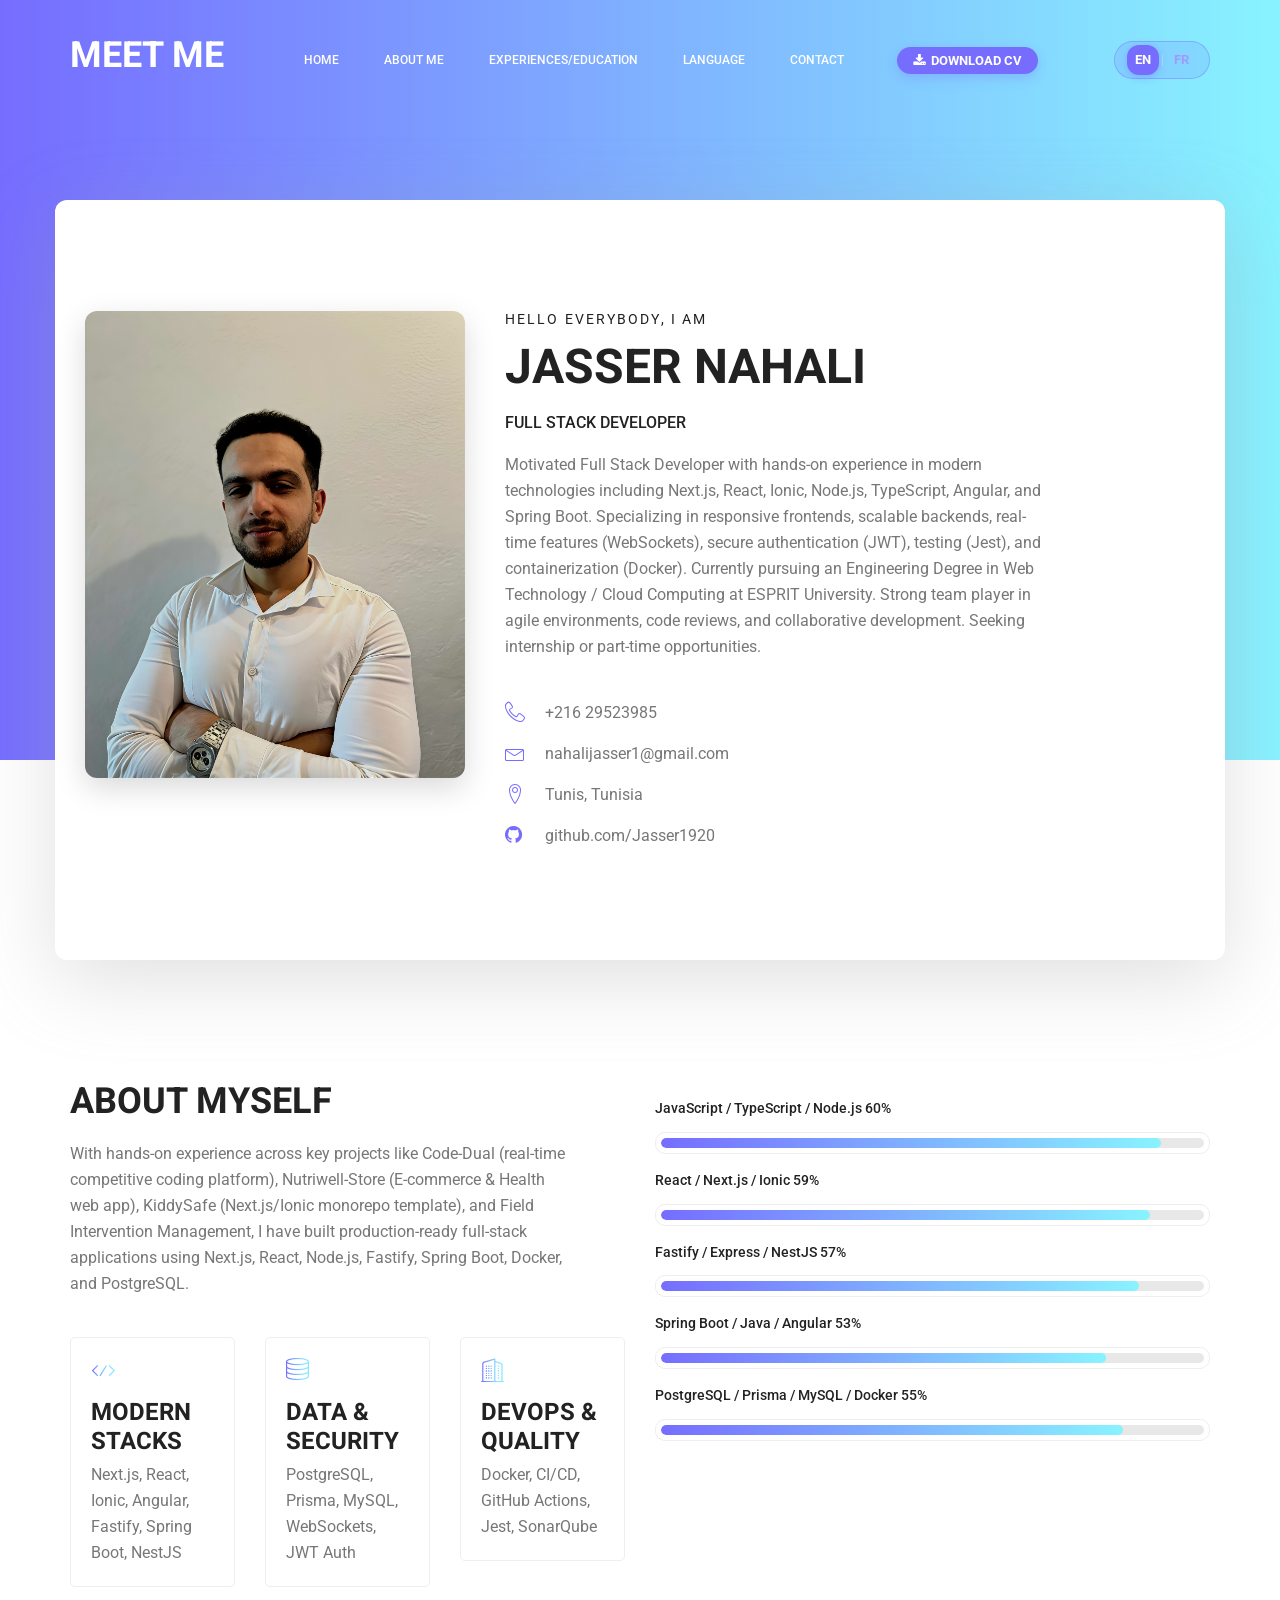
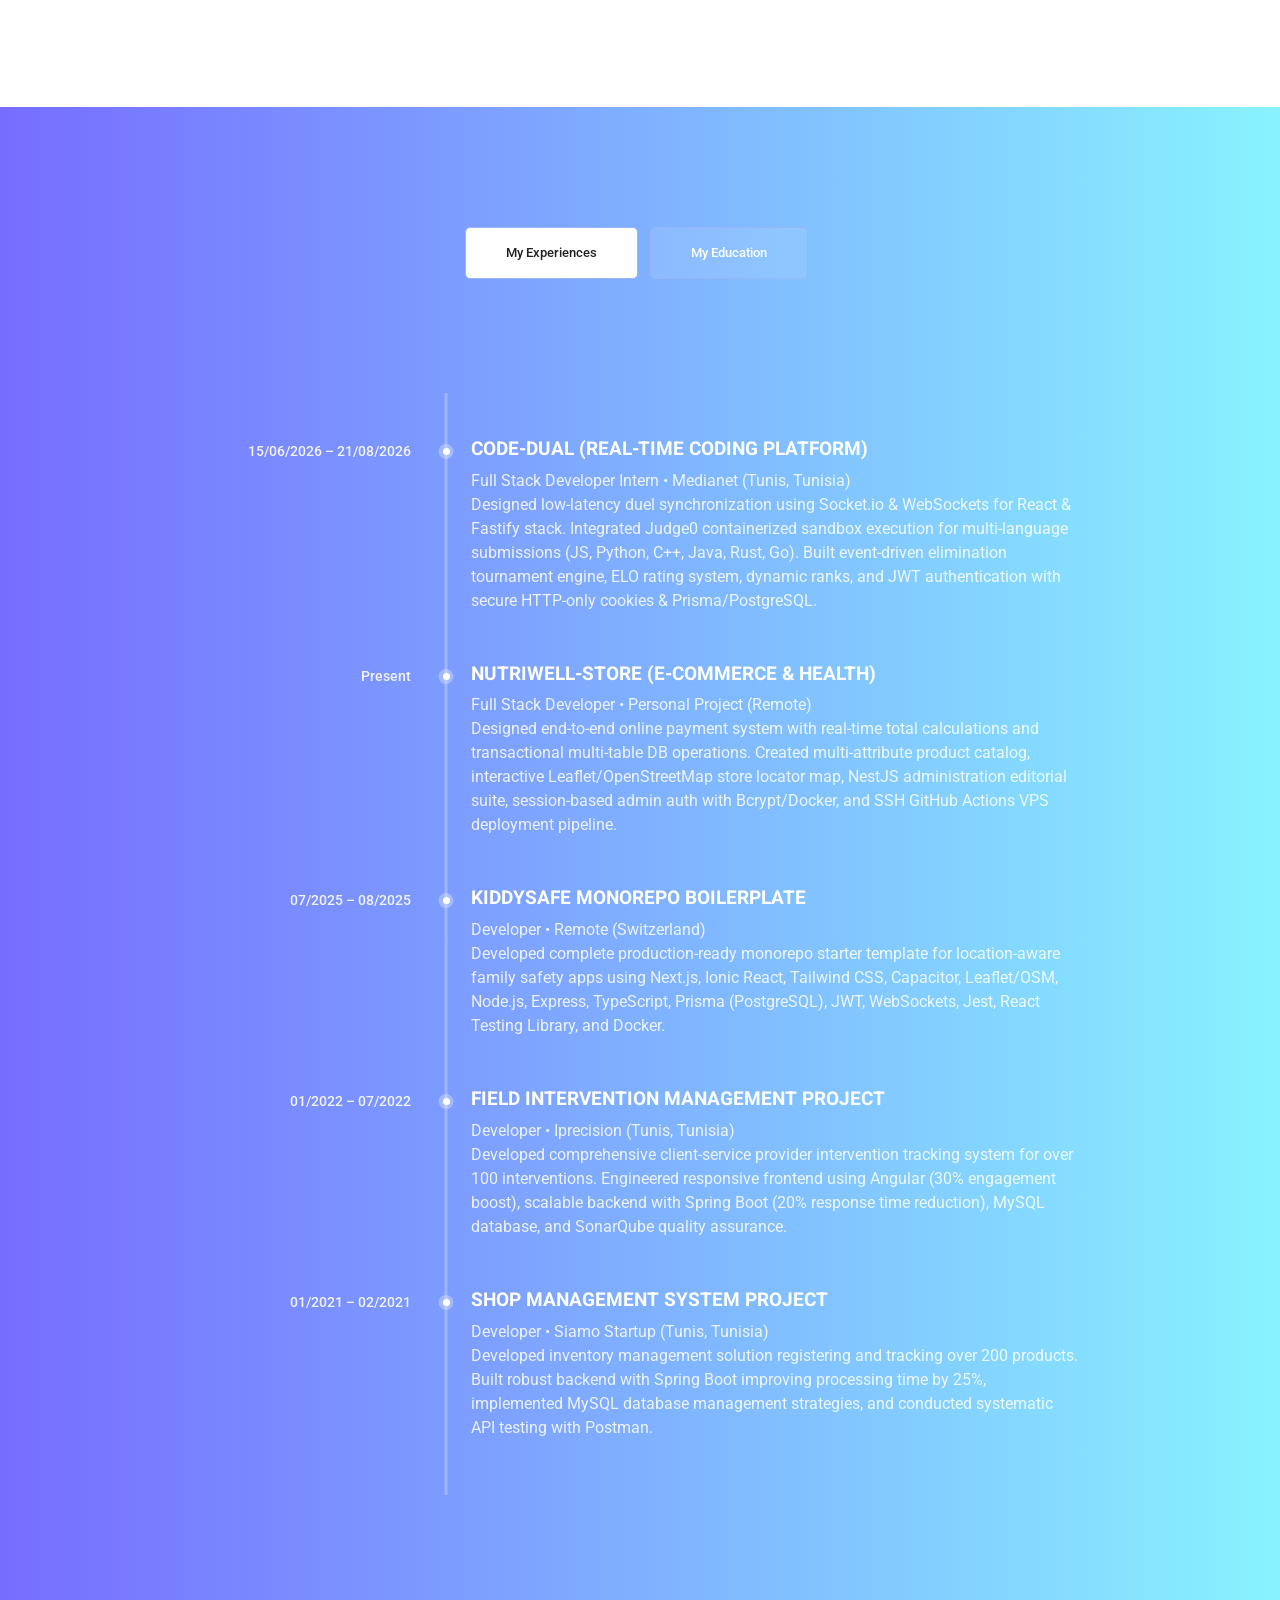
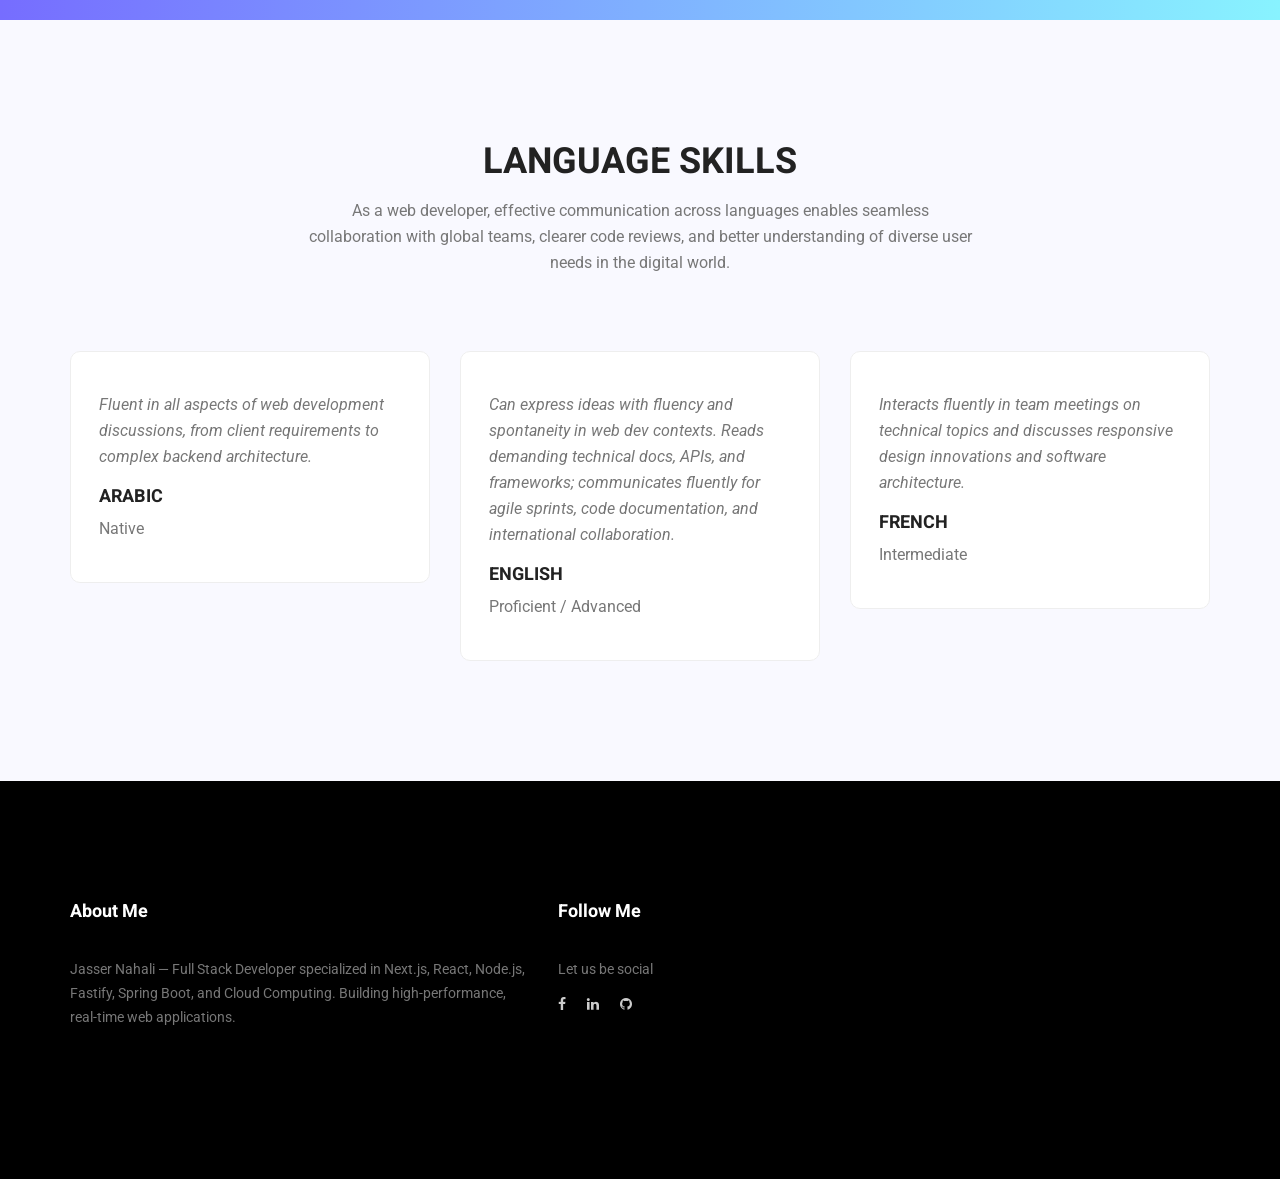
==== commit b3672d6a: "Update portfolio with latest CVs, EN/FR language toggle, CV download button, and GitHub profile link" ====
--- a/index.html
+++ b/index.html
@@ -37,11 +37,31 @@
 						<!-- Collect the nav links, forms, and other content for toggling -->
 						<div class="collapse navbar-collapse offset" id="navbarSupportedContent">
 							<ul class="nav navbar-nav menu_nav ml-auto">
-								<li class="nav-item active"><a class="nav-link" href="index.html">Home</a></li> 
-								<li class="nav-item"><a class="nav-link" href="#aboutme">About Me </a></li> 
-								<li class="nav-item"><a class="nav-link" href="#expedu">Experiences/Education</a></li> 
-								<li class="nav-item"><a class="nav-link" href="#language">Language</a></li> 
-								<li class="nav-item"><a class="nav-link" href="#footer">Contact</a></li>
+								<li class="nav-item active"><a class="nav-link" href="index.html" data-i18n="nav_home">Home</a></li> 
+								<li class="nav-item"><a class="nav-link" href="#aboutme" data-i18n="nav_about">About Me</a></li> 
+								<li class="nav-item"><a class="nav-link" href="#expedu" data-i18n="nav_expedu">Experiences/Education</a></li> 
+								<li class="nav-item"><a class="nav-link" href="#language" data-i18n="nav_language">Language</a></li> 
+								<li class="nav-item"><a class="nav-link" href="#footer" data-i18n="nav_contact">Contact</a></li>
+								<li class="nav-item dropdown cv-dropdown-item align-self-center ml-lg-2">
+									<a class="nav-link dropdown-toggle cv-btn" href="#" id="cvDropdown" role="button" data-toggle="dropdown" aria-haspopup="true" aria-expanded="false">
+										<i class="fa fa-download"></i> <span data-i18n="nav_download_cv">Download CV</span>
+									</a>
+									<div class="dropdown-menu dropdown-menu-right cv-dropdown-menu" aria-labelledby="cvDropdown">
+										<a class="dropdown-item" href="JasserNahali_en.pdf" download="Jasser_Nahali_CV_EN.pdf" target="_blank">
+											<i class="fa fa-file-pdf-o"></i> English Edition (EN)
+										</a>
+										<a class="dropdown-item" href="JasserNahali_FR.pdf" download="Jasser_Nahali_CV_FR.pdf" target="_blank">
+											<i class="fa fa-file-pdf-o"></i> Édition Française (FR)
+										</a>
+									</div>
+								</li>
+								<li class="nav-item lang-toggle-item align-self-center ml-lg-3">
+									<div class="lang-switch-btn-group" role="group" aria-label="Language Switcher">
+										<button type="button" class="lang-btn active" id="btn-en" onclick="setLanguage('en')">EN</button>
+										<span class="lang-divider">|</span>
+										<button type="button" class="lang-btn" id="btn-fr" onclick="setLanguage('fr')">FR</button>
+									</div>
+								</li>
 							</ul>
 						</div> 
 					</div>
@@ -57,18 +77,19 @@
 					<div class="banner_content">
 						<div class="media">
 							<div class="d-flex">
-								<img class="imageprofile" src="img/jasser.png" alt="">
+								<img class="imageprofile" src="img/jasser.png" alt="Jasser Nahali Profile">
 							</div>
 							<div class="media-body">
 								<div class="personal_text">
-									<h6>Hello Everybody, I am</h6>
+									<h6 data-i18n="hero_greeting">Hello Everybody, I am</h6>
 									<h3>JASSER NAHALI</h3>
-									<h4>Full Stack Developer</h4>
-									<p>Hello, I'm Jasser Nahali, a 25-year-old web developer pursuing my Engineering degree in Web Technology at ESPRIT University in Tunisia a motivated team player, I thrive in collaborative environments, from agile sprints to code reviews, always eager to contribute fresh ideas and learn quickly. Fluent in Arabic (native), English, and French (professional), I communicate effectively across global teams.Currently, I'm seeking internship or part-time opportunities</p>
+									<h4 data-i18n="hero_title">Full Stack Developer</h4>
+									<p data-i18n="hero_desc">Motivated Full Stack Developer with hands-on experience in modern technologies including Next.js, React, Ionic, Node.js, TypeScript, Angular, and Spring Boot. Specializing in responsive frontends, scalable backends, real-time features (WebSockets), secure authentication (JWT), testing (Jest), and containerization (Docker). Currently pursuing an Engineering Degree in Web Technology / Cloud Computing at ESPRIT University. Strong team player in agile environments, code reviews, and collaborative development. Seeking internship or part-time opportunities.</p>
 									<ul class="list basic_info">
-										<li><a href="#"><i class="lnr lnr-phone-handset"></i> +216 29523985</a></li>
+										<li><a href="tel:+21629523985"><i class="lnr lnr-phone-handset"></i> +216 29523985</a></li>
 										<li><a href="mailto:nahalijasser1@gmail.com"><i class="lnr lnr-envelope"></i> nahalijasser1@gmail.com</a></li>
-										<li><a href="https://jasser-nahali.netlify.app" target="_blank"><i class="lnr lnr-map-marker"></i> Tunisia</a></li>
+										<li><a href="https://jasser-nahali.netlify.app" target="_blank"><i class="lnr lnr-map-marker"></i> <span data-i18n="location">Tunis, Tunisia</span></a></li>
+										<li><a href="https://github.com/Jasser1920" target="_blank"><i class="fa fa-github"></i> github.com/Jasser1920</a></li>
 									</ul>
 									
 								</div>
@@ -86,28 +107,28 @@
         		<div class="row welcome_inner">
         			<div class="col-lg-6">
         				<div class="welcome_text">
-        					<h4>About Myself</h4>
-		 					<p>With hands-on experience in projects like KiddySafe (Next.js/Node.js monorepo for real-time safety apps) and Field Intervention Management (Angular/Spring Boot, boosting efficiency by 30%), I've honed full-stack skills in JS, Angular, Spring Boot, MySQL, and Docker</p>
+        					<h4 data-i18n="about_title">About Myself</h4>
+		 					<p data-i18n="about_desc">With hands-on experience across key projects like Code-Dual (real-time competitive coding platform), Nutriwell-Store (E-commerce & Health web app), KiddySafe (Next.js/Ionic monorepo template), and Field Intervention Management, I have built production-ready full-stack applications using Next.js, React, Node.js, Fastify, Spring Boot, Docker, and PostgreSQL.</p>
 		 					<div class="row">
 		 						<div class="col-md-4">
 		 							<div class="wel_item">
 		 								<i class="lnr lnr-code"></i>
-		 								<h4>Modern Stacks</h4>
-		 								<p>Angular, React,Symfony,Spring Boot, Next.js</p>
+		 								<h4 data-i18n="card1_title">Modern Stacks</h4>
+		 								<p data-i18n="card1_desc">Next.js, React, Ionic, Angular, Fastify, Spring Boot, NestJS</p>
 		 							</div>
 		 						</div>
 		 						<div class="col-md-4">
 		 							<div class="wel_item">
 		 								<i class="lnr lnr-database"></i>
-		 								<h4>Data & APIs</h4>
-		 								<p>MySQL, MongoDB, REST APIs</p>
+		 								<h4 data-i18n="card2_title">Data & Security</h4>
+		 								<p data-i18n="card2_desc">PostgreSQL, Prisma, MySQL, WebSockets, JWT Auth</p>
 		 							</div>
 		 						</div>
 		 						<div class="col-md-4">
 		 							<div class="wel_item">
 		 								<i class="lnr lnr-apartment"></i>
-		 								<h4>Deployment</h4>
-		 								<p>Docker, CI, Testing,Jenkins</p>
+		 								<h4 data-i18n="card3_title">DevOps & Quality</h4>
+		 								<p data-i18n="card3_desc">Docker, CI/CD, GitHub Actions, Jest, SonarQube</p>
 		 							</div>
 		 						</div>
 		 					</div>
@@ -117,7 +138,15 @@
         				<div class="tools_expert">
         					<div class="skill_main">
 								<div class="skill_item">
-									<h4>JavaScript <span class="counter">90</span>%</h4>
+									<h4><span data-i18n="skill1">JavaScript / TypeScript / Node.js</span> <span class="counter">92</span>%</h4>
+									<div class="progress_br">
+										<div class="progress">
+											<div class="progress-bar" role="progressbar" aria-valuenow="92" aria-valuemin="0" aria-valuemax="100"></div>
+										</div>
+									</div>
+								</div>
+								<div class="skill_item">
+									<h4><span data-i18n="skill2">React / Next.js / Ionic</span> <span class="counter">90</span>%</h4>
 									<div class="progress_br">
 										<div class="progress">
 											<div class="progress-bar" role="progressbar" aria-valuenow="90" aria-valuemin="0" aria-valuemax="100"></div>
@@ -125,34 +154,26 @@
 									</div>
 								</div>
 								<div class="skill_item">
-									<h4>Angular <span class="counter">85</span>%</h4>
+									<h4><span data-i18n="skill3">Fastify / Express / NestJS</span> <span class="counter">88</span>%</h4>
+									<div class="progress_br">
+										<div class="progress">
+											<div class="progress-bar" role="progressbar" aria-valuenow="88" aria-valuemin="0" aria-valuemax="100"></div>
+										</div>
+									</div>
+								</div>
+								<div class="skill_item">
+									<h4><span data-i18n="skill4">Spring Boot / Java / Angular</span> <span class="counter">82</span>%</h4>
+									<div class="progress_br">
+										<div class="progress">
+											<div class="progress-bar" role="progressbar" aria-valuenow="82" aria-valuemin="0" aria-valuemax="100"></div>
+										</div>
+									</div>
+								</div>
+								<div class="skill_item">
+									<h4><span data-i18n="skill5">PostgreSQL / Prisma / MySQL / Docker</span> <span class="counter">85</span>%</h4>
 									<div class="progress_br">
 										<div class="progress">
 											<div class="progress-bar" role="progressbar" aria-valuenow="85" aria-valuemin="0" aria-valuemax="100"></div>
-										</div>
-									</div>
-								</div>
-								<div class="skill_item">
-									<h4>Spring Boot <span class="counter">80</span>%</h4>
-									<div class="progress_br">
-										<div class="progress">
-											<div class="progress-bar" role="progressbar" aria-valuenow="80" aria-valuemin="0" aria-valuemax="100"></div>
-										</div>
-									</div>
-								</div>
-								<div class="skill_item">
-									<h4>HTML5 / CSS3 <span class="counter">90</span>%</h4>
-									<div class="progress_br">
-										<div class="progress">
-											<div class="progress-bar" role="progressbar" aria-valuenow="90" aria-valuemin="0" aria-valuemax="100"></div>
-										</div>
-									</div>
-								</div>
-								<div class="skill_item">
-									<h4>Databases (MySQL / MongoDB) <span class="counter">75</span>%</h4>
-									<div class="progress_br">
-										<div class="progress">
-											<div class="progress-bar" role="progressbar" aria-valuenow="75" aria-valuemin="0" aria-valuemax="100"></div>
 										</div>
 									</div>
 								</div>
@@ -170,10 +191,10 @@
         		<div class="tabs_inner">
 					<ul class="nav nav-tabs" id="myTab" role="tablist">
 						<li class="nav-item">
-							<a class="nav-link active" id="home-tab" data-toggle="tab" href="#home" role="tab" aria-controls="home" aria-selected="true">My Experiences</a>
+							<a class="nav-link active" id="home-tab" data-toggle="tab" href="#home" role="tab" aria-controls="home" aria-selected="true" data-i18n="tab_exp">My Experiences</a>
 						</li>
 						<li class="nav-item">
-							<a class="nav-link" id="profile-tab" data-toggle="tab" href="#profile" role="tab" aria-controls="profile" aria-selected="false">My Education</a>
+							<a class="nav-link" id="profile-tab" data-toggle="tab" href="#profile" role="tab" aria-controls="profile" aria-selected="false" data-i18n="tab_edu">My Education</a>
 						</li>
 					</ul>
 					<div class="tab-content" id="myTabContent">
@@ -183,38 +204,64 @@
 									<span></span>
 									<div class="media">
 										<div class="d-flex">
-											<p>July 2025 — August 2025</p>
-										</div>
-										<div class="media-body">
-											<h4>KiddySafe Monorepo Boilerplate</h4>
-											<p>Full-stack Developer (Next.js, Ionic React, Node.js) <br />Remote</p>
-											<p>Developed a production-ready starter template combining modern frontend and backend technologies; implemented JWT auth, WebSockets, testing suites, and Dockerized deployment.</p>
-										</div>
-									</div>
-								</li>
-								<li>
-									<span></span>
-									<div class="media">
-										<div class="d-flex">
-											<p>January 2022 — July 2022</p>
-										</div>
-										<div class="media-body">
-											<h4>Field Intervention Management Project (Iprecision)</h4>
-											<p>Frontend & Backend Developer (Angular, Spring Boot) <br />Mont Plaisir, Tunis</p>
-											<p>Built a system to manage client-service interventions; improved user engagement by 30% and reduced response time by 20%.</p>
-										</div>
-									</div>
-								</li>
-								<li>
-									<span></span>
-									<div class="media">
-										<div class="d-flex">
-											<p>January 2021 — February 2021</p>
-										</div>
-										<div class="media-body">
-											<h4>Shop Management System Project</h4>
-											<p>Backend Developer (Spring Boot) <br />Manouba, Tunis</p>
-											<p>Developed inventory and backend services managing 200+ products, improving processing time by 25%.</p>
+											<p data-i18n="exp1_date">15/06/2026 – 21/08/2026</p>
+										</div>
+										<div class="media-body">
+											<h4 data-i18n="exp1_title">Code-Dual (Real-Time Coding Platform)</h4>
+											<p data-i18n="exp1_company">Full Stack Developer Intern • Medianet (Tunis, Tunisia)</p>
+											<p data-i18n="exp1_desc">Designed low-latency duel synchronization using Socket.io & WebSockets for React & Fastify stack. Integrated Judge0 containerized sandbox execution for multi-language submissions (JS, Python, C++, Java, Rust, Go). Built event-driven elimination tournament engine, ELO rating system, dynamic ranks, and JWT authentication with secure HTTP-only cookies & Prisma/PostgreSQL.</p>
+										</div>
+									</div>
+								</li>
+								<li>
+									<span></span>
+									<div class="media">
+										<div class="d-flex">
+											<p data-i18n="exp2_date">Present</p>
+										</div>
+										<div class="media-body">
+											<h4 data-i18n="exp2_title">Nutriwell-Store (E-Commerce & Health)</h4>
+											<p data-i18n="exp2_company">Full Stack Developer • Personal Project (Remote)</p>
+											<p data-i18n="exp2_desc">Designed end-to-end online payment system with real-time total calculations and transactional multi-table DB operations. Created multi-attribute product catalog, interactive Leaflet/OpenStreetMap store locator map, NestJS administration editorial suite, session-based admin auth with Bcrypt/Docker, and SSH GitHub Actions VPS deployment pipeline.</p>
+										</div>
+									</div>
+								</li>
+								<li>
+									<span></span>
+									<div class="media">
+										<div class="d-flex">
+											<p data-i18n="exp3_date">07/2025 – 08/2025</p>
+										</div>
+										<div class="media-body">
+											<h4 data-i18n="exp3_title">KiddySafe Monorepo Boilerplate</h4>
+											<p data-i18n="exp3_company">Developer • Remote (Switzerland)</p>
+											<p data-i18n="exp3_desc">Developed complete production-ready monorepo starter template for location-aware family safety apps using Next.js, Ionic React, Tailwind CSS, Capacitor, Leaflet/OSM, Node.js, Express, TypeScript, Prisma (PostgreSQL), JWT, WebSockets, Jest, React Testing Library, and Docker.</p>
+										</div>
+									</div>
+								</li>
+								<li>
+									<span></span>
+									<div class="media">
+										<div class="d-flex">
+											<p data-i18n="exp4_date">01/2022 – 07/2022</p>
+										</div>
+										<div class="media-body">
+											<h4 data-i18n="exp4_title">Field Intervention Management Project</h4>
+											<p data-i18n="exp4_company">Developer • Iprecision (Tunis, Tunisia)</p>
+											<p data-i18n="exp4_desc">Developed comprehensive client-service provider intervention tracking system for over 100 interventions. Engineered responsive frontend using Angular (30% engagement boost), scalable backend with Spring Boot (20% response time reduction), MySQL database, and SonarQube quality assurance.</p>
+										</div>
+									</div>
+								</li>
+								<li>
+									<span></span>
+									<div class="media">
+										<div class="d-flex">
+											<p data-i18n="exp5_date">01/2021 – 02/2021</p>
+										</div>
+										<div class="media-body">
+											<h4 data-i18n="exp5_title">Shop Management System Project</h4>
+											<p data-i18n="exp5_company">Developer • Siamo Startup (Tunis, Tunisia)</p>
+											<p data-i18n="exp5_desc">Developed inventory management solution registering and tracking over 200 products. Built robust backend with Spring Boot improving processing time by 25%, implemented MySQL database management strategies, and conducted systematic API testing with Postman.</p>
 										</div>
 									</div>
 								</li>
@@ -226,35 +273,35 @@
 									<span></span>
 									<div class="media">
 										<div class="d-flex">
-											<p>2024 — Present</p>
-										</div>
-										<div class="media-body">
-											<h4>ESPRIT University</h4>
-											<p>Engineering Degree in Cloud Computing</p>
-										</div>
-									</div>
-								</li>
-								<li>
-									<span></span>
-									<div class="media">
-										<div class="d-flex">
-											<p>2023 — 2024</p>
-										</div>
-										<div class="media-body">
-											<h4>ISET Mahdia</h4>
-											<p>License in Technology in Computer Science</p>
-										</div>
-									</div>
-								</li>
-								<li>
-									<span></span>
-									<div class="media">
-										<div class="d-flex">
-											<p>2018 — 2019</p>
-										</div>
-										<div class="media-body">
-											<h4>Ibin Arafa</h4>
-											<p>Bachelor of Computer Science</p>
+											<p data-i18n="edu1_date">2024 – Present</p>
+										</div>
+										<div class="media-body">
+											<h4 data-i18n="edu1_title">Engineering Degree in Web Technology (Specialization in Cloud Computing)</h4>
+											<p data-i18n="edu1_school">ESPRIT University • Tunis, Tunisia</p>
+										</div>
+									</div>
+								</li>
+								<li>
+									<span></span>
+									<div class="media">
+										<div class="d-flex">
+											<p data-i18n="edu2_date">2020 – 2023</p>
+										</div>
+										<div class="media-body">
+											<h4 data-i18n="edu2_title">License in Technology in Computer Science</h4>
+											<p data-i18n="edu2_school">ISET Mahdia • Mahdia, Tunisia</p>
+										</div>
+									</div>
+								</li>
+								<li>
+									<span></span>
+									<div class="media">
+										<div class="d-flex">
+											<p data-i18n="edu3_date">2018 – 2019</p>
+										</div>
+										<div class="media-body">
+											<h4 data-i18n="edu3_title">Bachelor of Computer Science</h4>
+											<p data-i18n="edu3_school">Lycée Ibn Arafa • Tunisia</p>
 										</div>
 									</div>
 								</li>
@@ -265,44 +312,41 @@
         	</div>
         </section>
         <!--================End My Tabs Area =================-->
-       
-        
-        
         
         <!--================Testimonials Area =================-->
-       <section id="language" class="testimonials_area p_120">
-    <div class="container">
-        <div class="main_title">
-            <h2>Language Skills</h2>
-            <p>As a web developer, effective communication across languages enables seamless collaboration with global teams, clearer code reviews, and better understanding of diverse user needs in the digital world.</p>
-        </div>
-        <div class="testi_inner">
-            <div class="testi_slider owl-carousel">
-                <div class="item">
-                    <div class="testi_item">
-                        <p>Fluent in all aspects of web development discussions, from Arabic-speaking client requirements to troubleshooting complex backend issues in regional projects.</p>
-                        <h4>Arabic</h4>
-                        <div class="level">Native</div>
-                    </div>
+        <section id="language" class="testimonials_area p_120">
+            <div class="container">
+                <div class="main_title">
+                    <h2 data-i18n="lang_sec_title">Language Skills</h2>
+                    <p data-i18n="lang_sec_desc">As a web developer, effective communication across languages enables seamless collaboration with global teams, clearer code reviews, and better understanding of diverse user needs in the digital world.</p>
                 </div>
-                <div class="item">
-                    <div class="testi_item">
-                        <p>Can express ideas with fluency and spontaneity in web dev contexts. Understands demanding technical docs, APIs, and frameworks; communicates fluently for agile sprints, code documentation, and international freelance gigs.</p>
-                        <h4>English</h4>
-                        <div class="level">Advanced</div>
-                    </div>
-                </div>
-                <div class="item">
-                    <div class="testi_item">
-                        <p> Interacts fluently in team meetings on frontend topics and discusses responsive design innovations spontaneously.</p>
-                        <h4>French</h4>
-                        <div class="level">Upper-Intermediate</div>
+                <div class="testi_inner">
+                    <div class="testi_slider owl-carousel">
+                        <div class="item">
+                            <div class="testi_item">
+                                <p data-i18n="lang1_desc">Fluent in all aspects of web development discussions, from client requirements to complex backend architecture.</p>
+                                <h4 data-i18n="lang1_title">Arabic</h4>
+                                <div class="level" data-i18n="lang1_level">Native</div>
+                            </div>
+                        </div>
+                        <div class="item">
+                            <div class="testi_item">
+                                <p data-i18n="lang2_desc">Can express ideas with fluency and spontaneity in web dev contexts. Reads demanding technical docs, APIs, and frameworks; communicates fluently for agile sprints, code documentation, and international collaboration.</p>
+                                <h4 data-i18n="lang2_title">English</h4>
+                                <div class="level" data-i18n="lang2_level">Proficient / Advanced</div>
+                            </div>
+                        </div>
+                        <div class="item">
+                            <div class="testi_item">
+                                <p data-i18n="lang3_desc">Interacts fluently in team meetings on technical topics and discusses responsive design innovations and software architecture.</p>
+                                <h4 data-i18n="lang3_title">French</h4>
+                                <div class="level" data-i18n="lang3_level">Intermediate</div>
+                            </div>
+                        </div>
                     </div>
                 </div>
             </div>
-        </div>
-    </div>
-</section>
+        </section>
         <!--================End Testimonials Area =================-->
         
         <!--================Footer Area =================-->
@@ -312,22 +356,22 @@
         			<div class="col-lg-5 col-sm-6">
         				<aside class="f_widget ab_widget">
         					<div class="f_title">
-        						<h3>About Me</h3>
+        						<h3 data-i18n="footer_about_title">About Me</h3>
         					</div>
-         					<p>Jasser Nahali — Web Developer focused on Angular and Spring Boot. I build responsive front-ends and scalable back-ends, and publish production-ready templates and deployments.</p>
-        					
+         					<p data-i18n="footer_about_desc">Jasser Nahali — Full Stack Developer specialized in Next.js, React, Node.js, Fastify, Spring Boot, and Cloud Computing. Building high-performance, real-time web applications.</p>
         				</aside>
         			</div>
         			
         			<div class="col-lg-2">
         				<aside class="f_widget social_widget">
         					<div class="f_title">
-        						<h3>Follow Me</h3>
+        						<h3 data-i18n="footer_social_title">Follow Me</h3>
         					</div>
-        					<p>Let us be social</p>
+        					<p data-i18n="footer_social_desc">Let us be social</p>
         					<ul class="list">
-        						<li><a href="https://www.facebook.com/jasser.nahali"><i class="fa fa-facebook"></i></a></li>
-        						<li><a href="https://www.linkedin.com/in/jasser-nahali-78a94a263/"><i class="fa fa-linkedin"></i></a></li>
+        						<li><a href="https://www.facebook.com/jasser.nahali" target="_blank"><i class="fa fa-facebook"></i></a></li>
+        						<li><a href="https://www.linkedin.com/in/jasser-nahali-78a94a263/" target="_blank"><i class="fa fa-linkedin"></i></a></li>
+        						<li><a href="https://github.com/Jasser1920" target="_blank"><i class="fa fa-github"></i></a></li>
         					</ul>
         				</aside>
         			</div>
@@ -335,11 +379,6 @@
         	</div>
         </footer>
         <!--================End Footer Area =================-->
-        
-        
-        
-        
-        
         
         <!-- Optional JavaScript -->
         <!-- jQuery first, then Popper.js, then Bootstrap JS -->
@@ -357,6 +396,7 @@
         <script src="vendors/counter-up/jquery.waypoints.min.js"></script>
         <script src="vendors/counter-up/jquery.counterup.min.js"></script>
         <script src="js/mail-script.js"></script>
+        <script src="js/i18n.js"></script>
         <script src="js/theme.js"></script>
     </body>
 </html>
--- a/css/style.css
+++ b/css/style.css
@@ -48,8 +48,13 @@
   list-style: none;
   margin: 0px;
   padding: 0px; }
-.imageprofile{
-  width: 700px;
+.imageprofile {
+  max-width: 380px;
+  width: 100%;
+  height: auto;
+  border-radius: 12px;
+  box-shadow: 0 10px 30px rgba(0, 0, 0, 0.15);
+  object-fit: cover;
 }
 a {
   text-decoration: none;
@@ -94,8 +99,100 @@
 .pad_bt {
   padding-bottom: 120px; }
 
-.mt-25 {
-  margin-top: 25px; }
+/* Language Switcher Styles */
+.lang-switch-btn-group {
+  display: inline-flex;
+  align-items: center;
+  background: rgba(118, 109, 255, 0.15);
+  border: 1px solid rgba(118, 109, 255, 0.4);
+  border-radius: 20px;
+  padding: 3px 12px;
+  margin-left: 15px;
+  margin-top: 5px;
+}
+@media (min-width: 992px) {
+  .lang-switch-btn-group {
+    margin-top: 0;
+  }
+}
+.lang-btn {
+  background: transparent;
+  border: none;
+  color: #a099ff;
+  font-weight: 700;
+  font-size: 13px;
+  cursor: pointer;
+  padding: 2px 8px;
+  border-radius: 12px;
+  transition: all 0.3s ease;
+}
+.lang-btn.active {
+  background: #766dff;
+  color: #ffffff;
+  box-shadow: 0 2px 8px rgba(118, 109, 255, 0.4);
+}
+.lang-btn:hover:not(.active) {
+  color: #ffffff;
+}
+.lang-divider {
+  color: rgba(255, 255, 255, 0.3);
+  font-size: 12px;
+  margin: 0 2px;
+}
+
+/* CV Download Dropdown Styles */
+.cv-btn {
+  background: #766dff !important;
+  color: #ffffff !important;
+  border-radius: 20px !important;
+  padding: 6px 16px !important;
+  line-height: normal !important;
+  font-size: 13px !important;
+  font-weight: 700 !important;
+  display: inline-flex !important;
+  align-items: center;
+  gap: 6px;
+  box-shadow: 0 4px 12px rgba(118, 109, 255, 0.3);
+  transition: all 0.3s ease;
+  margin-top: 5px;
+}
+@media (min-width: 992px) {
+  .cv-btn {
+    margin-top: 0;
+  }
+}
+.cv-btn:hover, .cv-btn:focus {
+  background: #5d53f8 !important;
+  color: #ffffff !important;
+  transform: translateY(-1px);
+  box-shadow: 0 6px 16px rgba(118, 109, 255, 0.5);
+}
+.cv-dropdown-menu {
+  background: #111428;
+  border: 1px solid rgba(118, 109, 255, 0.4);
+  border-radius: 12px;
+  box-shadow: 0 10px 30px rgba(0, 0, 0, 0.3);
+  padding: 8px 0;
+  margin-top: 8px;
+}
+.cv-dropdown-menu .dropdown-item {
+  color: #e2e8f0;
+  font-size: 13px;
+  font-weight: 500;
+  padding: 10px 18px;
+  display: flex;
+  align-items: center;
+  gap: 10px;
+  transition: background 0.2s ease, color 0.2s ease;
+}
+.cv-dropdown-menu .dropdown-item:hover {
+  background: #766dff;
+  color: #ffffff;
+}
+.cv-dropdown-menu .dropdown-item i {
+  color: #ff5252;
+  font-size: 15px;
+}
 
 @media (min-width: 1200px) {
   .container {
@@ -326,7 +423,7 @@
       align-self: center;
       text-align: left; }
       .home_banner_area .banner_inner .banner_content .media .d-flex {
-        padding-right: 125px; }
+        padding-right: 40px; }
       .home_banner_area .banner_inner .banner_content .media .media-body {
         vertical-align: middle;
         align-self: center; }
@@ -2580,7 +2677,7 @@
         background: #fff;
         color: #222222; }
 .tabs_inner .tab-content .tab-pane .list {
-  max-width: 460px;
+  max-width: 880px;
   margin: auto;
   position: relative;
   padding-top: 40px;
@@ -2588,24 +2685,24 @@
   .tabs_inner .tab-content .tab-pane .list:before {
     content: "";
     height: 100%;
-    width: 5px;
-    background: rgba(255, 255, 255, 0.2);
+    width: 3px;
+    background: rgba(255, 255, 255, 0.25);
     position: absolute;
-    left: 46%;
+    left: 28%;
     transform: translateX(-50%);
     top: -5px; }
   .tabs_inner .tab-content .tab-pane .list li {
-    margin-bottom: 60px;
+    margin-bottom: 50px;
     position: relative; }
     .tabs_inner .tab-content .tab-pane .list li span {
       height: 15px;
       width: 15px;
       border-radius: 50%;
       display: block;
-      background: rgba(255, 255, 255, 0.2);
+      background: rgba(255, 255, 255, 0.3);
       position: absolute;
-      left: 46%;
-      top: 30px;
+      left: 28%;
+      top: 6px;
       transform: translateX(-50%); }
       .tabs_inner .tab-content .tab-pane .list li span:before {
         content: '';
@@ -2614,25 +2711,34 @@
         background: #fff;
         border-radius: 50%;
         position: absolute;
-        left: 52%;
+        left: 50%;
         top: 4px;
         transform: translateX(-50%); }
     .tabs_inner .tab-content .tab-pane .list li:last-child {
       margin-bottom: 0px; }
     .tabs_inner .tab-content .tab-pane .list li .media .d-flex {
-      padding-right: 100px; }
+      width: 28%;
+      padding-right: 35px;
+      text-align: right;
+      justify-content: flex-end; }
       .tabs_inner .tab-content .tab-pane .list li .media .d-flex p {
-        color: rgba(255, 255, 255, 0.75);
+        color: rgba(255, 255, 255, 0.9);
         margin-bottom: 0px;
-        padding-top: 20px; }
-    .tabs_inner .tab-content .tab-pane .list li .media .media-body h4 {
-      color: #fff;
-      font-size: 21px;
-      text-transform: uppercase;
-      margin-bottom: 20px; }
-    .tabs_inner .tab-content .tab-pane .list li .media .media-body p {
-      color: rgba(255, 255, 255, 0.75);
-      margin-bottom: 0px; }
+        padding-top: 0px;
+        font-weight: 500;
+        font-size: 14px; }
+    .tabs_inner .tab-content .tab-pane .list li .media .media-body {
+      width: 72%;
+      padding-left: 25px; }
+      .tabs_inner .tab-content .tab-pane .list li .media .media-body h4 {
+        color: #fff;
+        font-size: 19px;
+        text-transform: uppercase;
+        margin-bottom: 8px; }
+      .tabs_inner .tab-content .tab-pane .list li .media .media-body p {
+        color: rgba(255, 255, 255, 0.85);
+        margin-bottom: 0px;
+        line-height: 24px; }
 
 /* End My Tabs Area css
 ============================================================================================ */
--- a/css/responsive.css
+++ b/css/responsive.css
@@ -0,0 +1,449 @@
+@media (max-width:1619px){
+	/* Main Menu Area css
+	============================================================================================ */
+   .header_area .navbar .search {
+		margin-left: 40px;
+	}
+	/* End Main Menu Area css
+	============================================================================================ */
+	.banner_area .box_1620 {
+		border-radius: 0px;
+	}
+}
+@media (max-width:1300px){
+	.testimonials_area .owl-prev, .testimonials_area .owl-next {
+		right: auto;
+		left: 50%;
+		transform: translateX(-50%);
+		bottom: 25px;
+		top: auto;
+	}
+	.testimonials_area .owl-prev{
+		transform: rotate(90deg);
+	}
+	.testimonials_area .owl-next{
+		transform: rotate(90deg);
+		margin-left: -40px;
+	}
+}
+@media (max-width:1199px){
+	/* Main Menu Area css
+	============================================================================================ */
+	.header_area .navbar .nav .nav-item {
+		margin-right: 28px;
+	}
+	/* End Main Menu Area css
+	============================================================================================ */
+	/* Home Banner Area css
+	============================================================================================ */
+	.home_banner_area {
+		min-height: 728px;
+		margin-bottom: 120px;
+	}
+	.home_banner_area .banner_inner {
+		min-height: 650px;
+	}
+	.header_area .navbar .nav .nav-item.submenu ul {
+		left: auto;
+		right: 0px;
+	}
+	/* End Home Banner Area css
+	============================================================================================ */
+	.banner_content .media{
+		display: block;
+	}
+	.home_banner_area .banner_content{
+		max-width: 500px;
+		margin: auto;
+	}
+	.home_banner_area .banner_inner .banner_content .media .d-flex {
+		padding-right: 0px;
+		display: block;
+		width: 100%;
+	}
+	.home_banner_area .banner_inner .banner_content .media .d-flex img {
+		width: 100%;
+		height: 100%;
+	}
+	.home_banner_area .banner_inner .banner_content .media .media-body {
+		margin-top: 30px;
+	}
+	.home_banner_area .box_1620 {
+		bottom: -130px;
+	}
+	.profile_inner .personal_text {
+		padding-left: 0px;
+	}
+	.home_banner_area.blog_banner .banner_inner{
+		min-height: 728px;
+	}
+	.home_banner_area.blog_banner {
+		margin-bottom: 0px;
+	}
+}
+
+@media (max-width:991px){
+	/* Main Menu Area css
+	============================================================================================ */
+    .navbar-toggler {
+        border: none;
+        border-radius: 0px;
+        padding: 0px;
+        cursor: pointer;
+        margin-top: 27px;
+        margin-bottom: 23px;
+    }
+	.header_area .navbar {
+		background: #000;
+	}
+    .navbar-toggler[aria-expanded="false"] span:nth-child(2) {
+		opacity: 1;
+	}
+	.navbar-toggler[aria-expanded="true"] span:nth-child(2) {
+		opacity: 0;
+	}
+	.navbar-toggler[aria-expanded="true"] span:first-child {
+		transform: rotate(-45deg);
+		position: relative;
+		top: 7.5px;
+	}
+	.navbar-toggler[aria-expanded="true"] span:last-child {
+		transform: rotate(45deg);
+		bottom: 6px;
+		position: relative;
+	}
+	.navbar-toggler span{
+		display: block;
+		width: 25px;
+		height: 3px;
+		background: #fff;
+		margin: auto;
+		margin-bottom: 4px;
+		transition: all 400ms linear;
+		cursor: pointer;
+	}
+    .navbar .container{
+        padding-left: 15px;
+        padding-right: 15px;
+    }
+    .nav{
+        padding: 0px 0px;
+    }
+	.header_area + section, .header_area + row, .header_area + div {
+		margin-top: 117px;
+	}
+    .header_top .nav{
+        padding: 0px;
+    }
+    .header_area .navbar .nav .nav-item .nav-link{
+        line-height: 40px;
+        margin-right: 0px;
+        display: block;
+		border-bottom: 1px solid #ededed33;
+		border-radius: 0px;
+    }
+	.header_area.navbar_fixed .main_menu .navbar .nav .nav-item .nav-link {
+		line-height: 40px;
+	}
+    .header_area .navbar .search{
+        margin-left: 0px;
+    }
+	.header_area .navbar-collapse{
+		max-height: 340px;
+		overflow-y: scroll;
+	}
+	.header_area .navbar .nav .nav-item.submenu ul .nav-item .nav-link {
+		padding: 0px 15px;
+	}
+	.header_area .navbar .nav .nav-item {
+		margin-right: 0px;
+	}
+	.header_area + section, .header_area + row, .header_area + div {
+		margin-top: 0px;
+	}
+	/* End Main Menu Area css
+	============================================================================================ */
+	/* Blog page Area css
+	============================================================================================ */
+	.categories_post img{
+        width: 100%;
+    }
+	.categories_post {
+		max-width: 360px;
+		margin: 0 auto;
+	}
+	.blog_categorie_area .col-lg-4{
+        margin-top: 30px;
+    }
+    .blog_area{
+        padding-bottom: 80px;
+    }
+    .single-post-area .blog_right_sidebar{
+        margin-top: 30px;
+    }
+	/* End Blog page Area css
+	============================================================================================ */
+	
+	/* Contact Page Area css
+	============================================================================================ */
+	.contact_info{
+		margin-bottom: 50px;
+	}
+	.c_details_list{
+		margin-top: 30px;
+	}
+	/* End Contact page Area css
+	============================================================================================ */
+	.home_banner_area .donation_inner{
+		margin-bottom: -30px;
+	}
+	.home_banner_area .dontation_item{
+		max-width: 350px;
+		margin: auto;
+	}
+	/* Footer Area css
+	============================================================================================ */
+	.footer-area .col-sm-6{
+		margin-bottom: 30px;
+	}
+	.footer_area .f_widget{
+		margin-bottom: 30px;
+	}
+	.footer_area .footer_inner{
+		margin-bottom: -30px;
+	}
+	/* End End Footer Area css
+	============================================================================================ */
+	.welcome_text{
+		margin-bottom: 30px;
+	}
+	.banner_area .box_1620 {
+		bottom: -71px;
+	}
+	.banner_area {
+		margin-bottom: 71px;
+	}
+	.profile_inner .personal_text {
+		padding-top: 30px;
+	}
+}
+@media (max-width:767px){
+	.home_banner_area {
+		min-height: 570px;
+		margin-bottom: 120px;
+	}
+	.home_banner_area .banner_inner {
+		min-height: 500px;
+	}
+	.home_banner_area .box_1620 {
+		min-height: 500px;
+	}
+	.home_banner_area .banner_inner .banner_content {
+		margin-top: 0px;
+	}
+	/* Blog Page Area css
+	============================================================================================ */
+    .blog_banner .banner_inner .blog_b_text h2 {
+		font-size: 40px;
+		line-height: 50px;
+	}
+	.blog_info.text-right{
+		text-align: left !important;
+		margin-bottom: 10px;
+	}
+	/* End Blog Page Area css
+	============================================================================================ */
+	.home_banner_area .banner_inner .banner_content h3 {
+		font-size: 45px;
+		line-height: 55px;
+	}
+	.home_banner_area .banner_inner .banner_content p br {
+		display: none;
+	}
+	.home_banner_area .banner_inner .banner_content h3 span {
+		line-height: 45px;
+		padding-bottom: 0px;
+		padding-top: 0px;
+	}
+	/* Footer Area css
+	============================================================================================ */
+	.footer-bottom{
+		text-align: center;
+	}
+	.footer-bottom .footer-social {
+		text-align: center;
+		margin-top: 15px;
+	}
+	/* End End Footer Area css
+	============================================================================================ */
+	.service_inner .col-lg-3 {
+		margin-bottom: 0px;
+	}
+	.service_img{
+		max-width: 405px;
+		margin: auto;
+	}
+	.service_inner .service_text {
+		padding-top: 30px;
+		padding-bottom: 30px;
+		max-width: 405px;
+		margin: 0px auto 0px;
+	}
+	.instagram_image a {
+		flex: 0 0 33.33%;
+		max-width: 33.33%;
+	}
+	.wel_item {
+		margin-bottom: 30px;
+	}
+}
+@media (max-width:600px){
+	
+}
+@media (max-width:575px){
+	.top_menu {
+		display: none;
+	}
+	.header_area + section, .header_area + row, .header_area + div {
+		margin-top: 0px;
+	}
+    /* Home Banner Area css
+	============================================================================================ */
+	.home_banner_area .banner_inner .banner_content h2 {
+		font-size: 28px;
+	}
+	.home_banner_area {
+		min-height: 570px;
+	}
+	.home_banner_area .banner_inner {
+		min-height: 500px;
+	}
+	.blog_banner .banner_inner .blog_b_text {
+		margin-top: 0px;
+	}
+	.home_banner_area .banner_inner .banner_content h5 {
+		margin-top: 0px;
+	}
+	/* End Home Banner Area css
+	============================================================================================ */
+	.p_120 {
+		padding-top: 70px;
+		padding-bottom: 70px;
+	}
+	.main_title h2 {
+		font-size: 25px;
+	}
+	/* Elements Area css
+	============================================================================================ */
+	.sample-text-area {
+		padding: 70px 0 70px 0;
+	}
+	.generic-blockquote {
+		padding: 30px 15px 30px 30px;
+	}
+	/* End Elements Area css
+	============================================================================================ */
+	
+	/* Blog Page Area css
+	============================================================================================ */
+	.blog_details h2 {
+		font-size: 20px;
+		line-height: 30px;
+	}
+	.blog_banner .banner_inner .blog_b_text h2 {
+		font-size: 28px;
+		line-height: 38px;
+	}
+	/* End Blog Page Area css
+	============================================================================================ */
+	/* Footer Area css
+	============================================================================================ */
+	.footer-area {
+		padding: 70px 0px;
+	}
+	/* End End Footer Area css
+	============================================================================================ */
+	.pad_top {
+		padding-top: 70px;
+	}
+	.pad_bt {
+		padding-bottom: 70px;
+	}
+	.home_banner_area .box_1620 {
+		bottom: -71px;
+		border-radius: 0px;
+	}
+	.home_banner_area {
+		margin-bottom: 71px;
+	}
+	.tabs_inner .nav.nav-tabs li a {
+		line-height: 42px;
+		padding: 0px 18px;
+	}
+	.gallery_f_inner{
+		max-width: 340px;
+		margin: 0px auto -45px;
+	}
+	.blog_categorie_area {
+		padding-top: 70px;
+		padding-bottom: 70px;
+	}
+}
+
+@media (max-width:480px){
+	/* Main Menu Area css
+	============================================================================================ */
+	.header_area .navbar-collapse{
+		max-height: 250px;
+	}
+	/* End Main Menu Area css
+	============================================================================================ */
+	
+	/* Home Banner Area css
+	============================================================================================ */
+    .home_banner_area .banner_inner .banner_content {
+		padding: 30px 15px;
+		margin-top: 0px;
+	}
+	.banner_content .white_btn {
+		display: block;
+	}
+	/* End Home Banner Area css
+	============================================================================================ */
+	.banner_area .banner_inner .banner_content h2 {
+		font-size: 32px;
+	}
+	/* Blog Page Area css
+	============================================================================================ */
+	.comments-area .thumb {
+		margin-right: 10px;
+	}
+	/* End Blog Page Area css
+	============================================================================================ */
+	.tabs_inner .tab-content .tab-pane .list::before {
+		display: none;
+	}
+	.tabs_inner .tab-content .tab-pane .list li .media .d-flex {
+		width: 100% !important;
+		text-align: left !important;
+		justify-content: flex-start !important;
+		padding-right: 0px;
+		padding-bottom: 8px;
+	}
+	.tabs_inner .tab-content .tab-pane .list li .media .media-body {
+		width: 100% !important;
+		padding-left: 0px !important;
+	}
+	.tabs_inner .tab-content .tab-pane .list li .media {
+		display: block;
+	}
+	.tabs_inner .tab-content .tab-pane .list li span {
+		display: none;
+	}
+	.tabs_inner .nav.nav-tabs {
+		margin-bottom: 30px;
+	}
+	.isotope_fillter .gallery_filter li {
+		margin-right: 17px;
+	}
+}
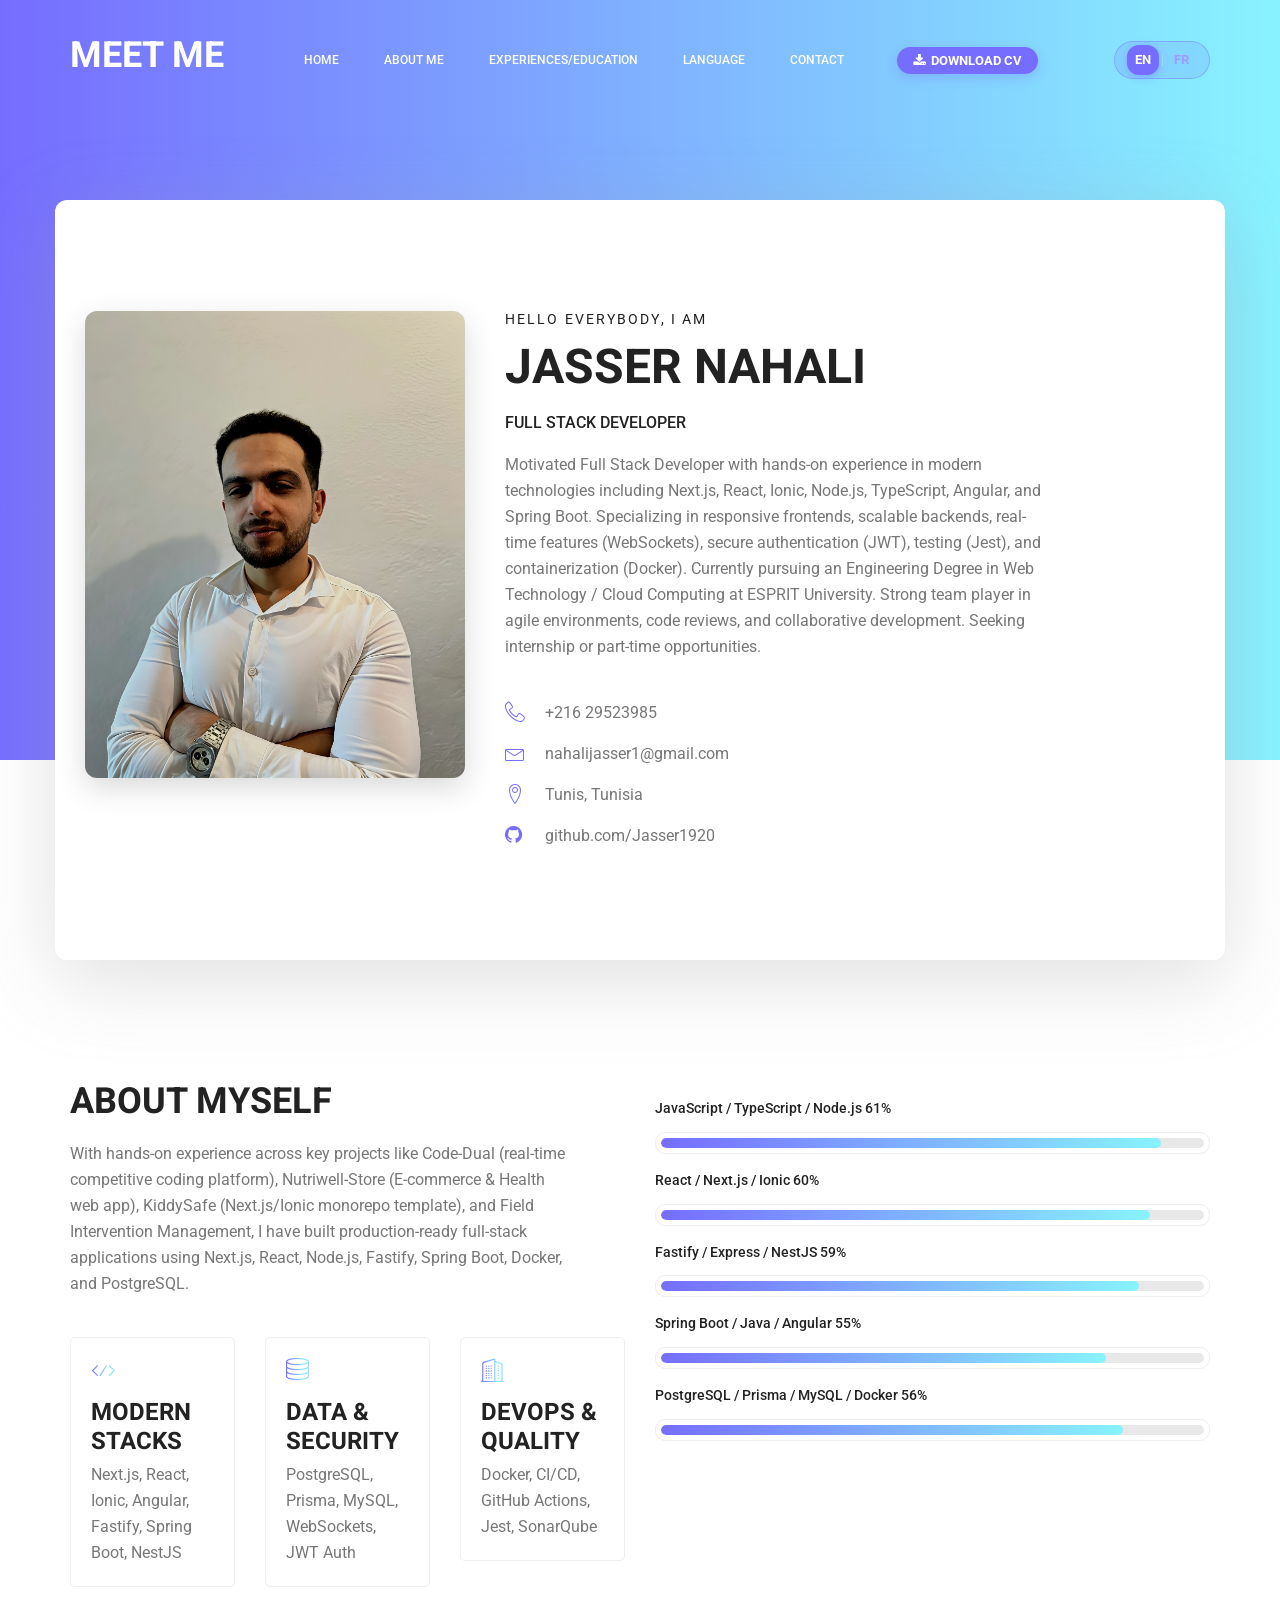
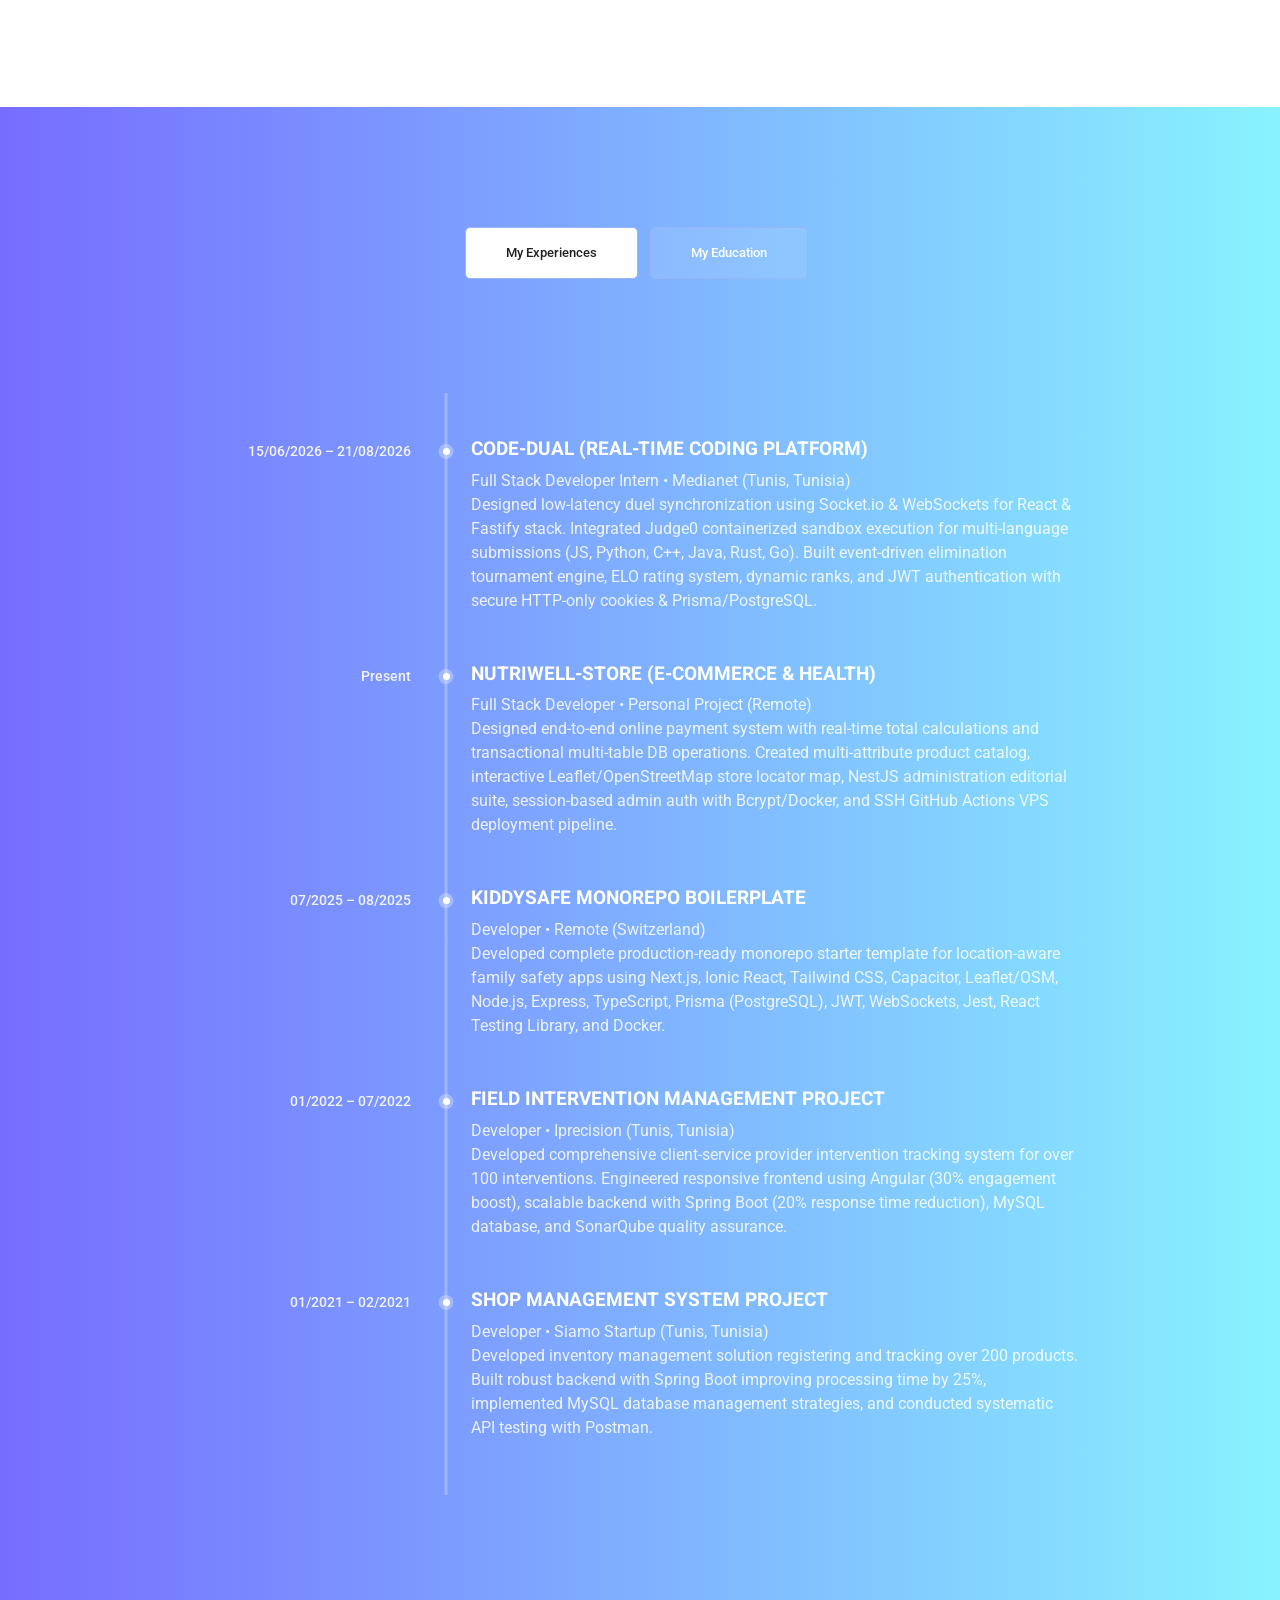
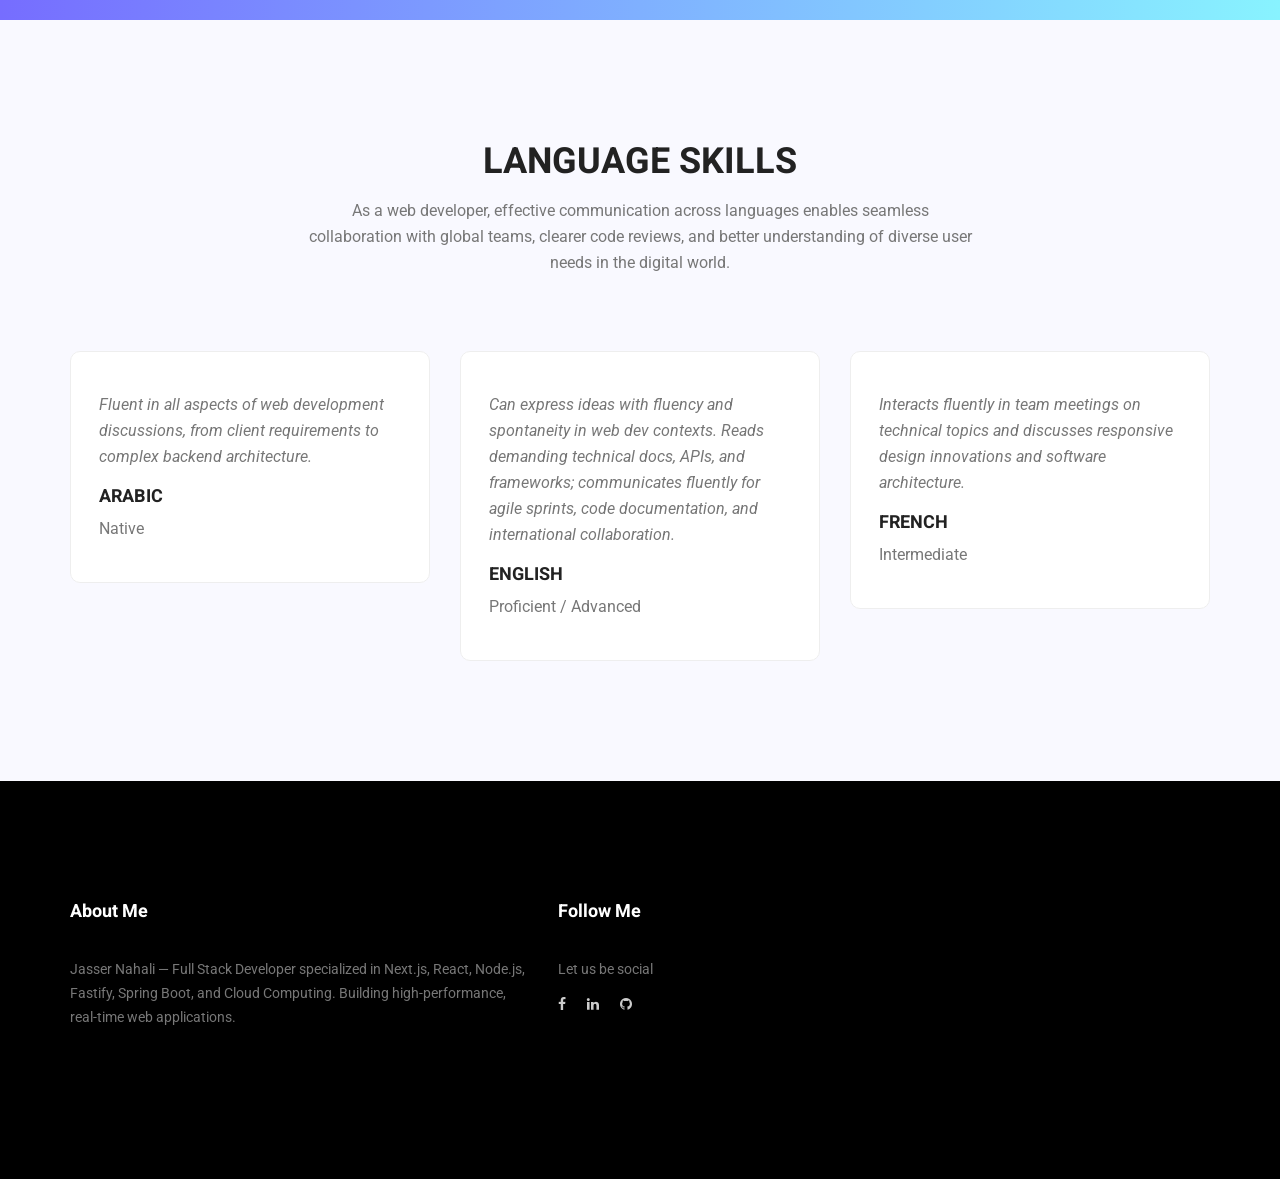
==== commit 35d00dbb: "Update index.html with user formatting and text refinements" ====
--- a/index.html
+++ b/index.html
@@ -1,402 +1,481 @@
 <!doctype html>
 <html lang="en">
-    <head>
-        <!-- Required meta tags -->
-        <meta charset="utf-8">
-        <meta name="viewport" content="width=device-width, initial-scale=1, shrink-to-fit=no">
-        <link rel="icon" href="img/favicon.png" type="image/png">
-        <title>Jasser Nahali - Full Stack Developer</title>
-        <!-- Bootstrap CSS -->
-        <link rel="stylesheet" href="css/bootstrap.css">
-        <link rel="stylesheet" href="vendors/linericon/style.css">
-        <link rel="stylesheet" href="css/font-awesome.min.css">
-        <link rel="stylesheet" href="vendors/owl-carousel/owl.carousel.min.css">
-        <link rel="stylesheet" href="vendors/lightbox/simpleLightbox.css">
-        <link rel="stylesheet" href="vendors/nice-select/css/nice-select.css">
-        <link rel="stylesheet" href="vendors/animate-css/animate.css">
-        <link rel="stylesheet" href="vendors/popup/magnific-popup.css">
-        <link rel="stylesheet" href="vendors/flaticon/flaticon.css">
-        <!-- main css -->
-        <link rel="stylesheet" href="css/style.css">
-        <link rel="stylesheet" href="css/responsive.css">
-    </head>
-    <body>
-        
-        <!--================Header Menu Area =================-->
-        <header class="header_area">
-            <div class="main_menu">
-            	<nav class="navbar navbar-expand-lg navbar-light">
-					<div class="container box_1620">
-						<!-- Brand and toggle get grouped for better mobile display -->
-						<a class="navbar-brand logo_h" href="index.html"><h1 style="color: white;">MEET ME</h1></a>
-						<button class="navbar-toggler" type="button" data-toggle="collapse" data-target="#navbarSupportedContent" aria-controls="navbarSupportedContent" aria-expanded="false" aria-label="Toggle navigation">
-							<span class="icon-bar"></span>
-							<span class="icon-bar"></span>
-							<span class="icon-bar"></span>
-						</button>
-						<!-- Collect the nav links, forms, and other content for toggling -->
-						<div class="collapse navbar-collapse offset" id="navbarSupportedContent">
-							<ul class="nav navbar-nav menu_nav ml-auto">
-								<li class="nav-item active"><a class="nav-link" href="index.html" data-i18n="nav_home">Home</a></li> 
-								<li class="nav-item"><a class="nav-link" href="#aboutme" data-i18n="nav_about">About Me</a></li> 
-								<li class="nav-item"><a class="nav-link" href="#expedu" data-i18n="nav_expedu">Experiences/Education</a></li> 
-								<li class="nav-item"><a class="nav-link" href="#language" data-i18n="nav_language">Language</a></li> 
-								<li class="nav-item"><a class="nav-link" href="#footer" data-i18n="nav_contact">Contact</a></li>
-								<li class="nav-item dropdown cv-dropdown-item align-self-center ml-lg-2">
-									<a class="nav-link dropdown-toggle cv-btn" href="#" id="cvDropdown" role="button" data-toggle="dropdown" aria-haspopup="true" aria-expanded="false">
-										<i class="fa fa-download"></i> <span data-i18n="nav_download_cv">Download CV</span>
+
+<head>
+	<!-- Required meta tags -->
+	<meta charset="utf-8">
+	<meta name="viewport" content="width=device-width, initial-scale=1, shrink-to-fit=no">
+	<link rel="icon" href="img/favicon.png" type="image/png">
+	<title>Jasser Nahali - Full Stack Developer</title>
+	<!-- Bootstrap CSS -->
+	<link rel="stylesheet" href="css/bootstrap.css">
+	<link rel="stylesheet" href="vendors/linericon/style.css">
+	<link rel="stylesheet" href="css/font-awesome.min.css">
+	<link rel="stylesheet" href="vendors/owl-carousel/owl.carousel.min.css">
+	<link rel="stylesheet" href="vendors/lightbox/simpleLightbox.css">
+	<link rel="stylesheet" href="vendors/nice-select/css/nice-select.css">
+	<link rel="stylesheet" href="vendors/animate-css/animate.css">
+	<link rel="stylesheet" href="vendors/popup/magnific-popup.css">
+	<link rel="stylesheet" href="vendors/flaticon/flaticon.css">
+	<!-- main css -->
+	<link rel="stylesheet" href="css/style.css">
+	<link rel="stylesheet" href="css/responsive.css">
+</head>
+
+<body>
+
+	<!--================Header Menu Area =================-->
+	<header class="header_area">
+		<div class="main_menu">
+			<nav class="navbar navbar-expand-lg navbar-light">
+				<div class="container box_1620">
+					<!-- Brand and toggle get grouped for better mobile display -->
+					<a class="navbar-brand logo_h" href="index.html">
+						<h1 style="color: white;">MEET ME</h1>
+					</a>
+					<button class="navbar-toggler" type="button" data-toggle="collapse"
+						data-target="#navbarSupportedContent" aria-controls="navbarSupportedContent"
+						aria-expanded="false" aria-label="Toggle navigation">
+						<span class="icon-bar"></span>
+						<span class="icon-bar"></span>
+						<span class="icon-bar"></span>
+					</button>
+					<!-- Collect the nav links, forms, and other content for toggling -->
+					<div class="collapse navbar-collapse offset" id="navbarSupportedContent">
+						<ul class="nav navbar-nav menu_nav ml-auto">
+							<li class="nav-item active"><a class="nav-link" href="index.html"
+									data-i18n="nav_home">Home</a></li>
+							<li class="nav-item"><a class="nav-link" href="#aboutme" data-i18n="nav_about">About Me</a>
+							</li>
+							<li class="nav-item"><a class="nav-link" href="#expedu"
+									data-i18n="nav_expedu">Experiences/Education</a></li>
+							<li class="nav-item"><a class="nav-link" href="#language"
+									data-i18n="nav_language">Language</a></li>
+							<li class="nav-item"><a class="nav-link" href="#footer" data-i18n="nav_contact">Contact</a>
+							</li>
+							<li class="nav-item dropdown cv-dropdown-item align-self-center ml-lg-2">
+								<a class="nav-link dropdown-toggle cv-btn" href="#" id="cvDropdown" role="button"
+									data-toggle="dropdown" aria-haspopup="true" aria-expanded="false">
+									<i class="fa fa-download"></i> <span data-i18n="nav_download_cv">Download CV</span>
+								</a>
+								<div class="dropdown-menu dropdown-menu-right cv-dropdown-menu"
+									aria-labelledby="cvDropdown">
+									<a class="dropdown-item" href="JasserNahali_en.pdf"
+										download="Jasser_Nahali_CV_EN.pdf" target="_blank">
+										<i class="fa fa-file-pdf-o"></i> English Edition (EN)
 									</a>
-									<div class="dropdown-menu dropdown-menu-right cv-dropdown-menu" aria-labelledby="cvDropdown">
-										<a class="dropdown-item" href="JasserNahali_en.pdf" download="Jasser_Nahali_CV_EN.pdf" target="_blank">
-											<i class="fa fa-file-pdf-o"></i> English Edition (EN)
-										</a>
-										<a class="dropdown-item" href="JasserNahali_FR.pdf" download="Jasser_Nahali_CV_FR.pdf" target="_blank">
-											<i class="fa fa-file-pdf-o"></i> Édition Française (FR)
-										</a>
-									</div>
-								</li>
-								<li class="nav-item lang-toggle-item align-self-center ml-lg-3">
-									<div class="lang-switch-btn-group" role="group" aria-label="Language Switcher">
-										<button type="button" class="lang-btn active" id="btn-en" onclick="setLanguage('en')">EN</button>
-										<span class="lang-divider">|</span>
-										<button type="button" class="lang-btn" id="btn-fr" onclick="setLanguage('fr')">FR</button>
-									</div>
-								</li>
-							</ul>
-						</div> 
-					</div>
-            	</nav>
-            </div>
-        </header>
-        <!--================Header Menu Area =================-->
-        
-        <!--================Home Banner Area =================-->
-        <section class="home_banner_area">
-           	<div class="container box_1620">
-           		<div class="banner_inner d-flex align-items-center">
-					<div class="banner_content">
-						<div class="media">
-							<div class="d-flex">
-								<img class="imageprofile" src="img/jasser.png" alt="Jasser Nahali Profile">
-							</div>
-							<div class="media-body">
-								<div class="personal_text">
-									<h6 data-i18n="hero_greeting">Hello Everybody, I am</h6>
-									<h3>JASSER NAHALI</h3>
-									<h4 data-i18n="hero_title">Full Stack Developer</h4>
-									<p data-i18n="hero_desc">Motivated Full Stack Developer with hands-on experience in modern technologies including Next.js, React, Ionic, Node.js, TypeScript, Angular, and Spring Boot. Specializing in responsive frontends, scalable backends, real-time features (WebSockets), secure authentication (JWT), testing (Jest), and containerization (Docker). Currently pursuing an Engineering Degree in Web Technology / Cloud Computing at ESPRIT University. Strong team player in agile environments, code reviews, and collaborative development. Seeking internship or part-time opportunities.</p>
-									<ul class="list basic_info">
-										<li><a href="tel:+21629523985"><i class="lnr lnr-phone-handset"></i> +216 29523985</a></li>
-										<li><a href="mailto:nahalijasser1@gmail.com"><i class="lnr lnr-envelope"></i> nahalijasser1@gmail.com</a></li>
-										<li><a href="https://jasser-nahali.netlify.app" target="_blank"><i class="lnr lnr-map-marker"></i> <span data-i18n="location">Tunis, Tunisia</span></a></li>
-										<li><a href="https://github.com/Jasser1920" target="_blank"><i class="fa fa-github"></i> github.com/Jasser1920</a></li>
-									</ul>
-									
-								</div>
-							</div>
-						</div>
-					</div>
-				</div>
-            </div>
-        </section>
-        <!--================End Home Banner Area =================-->
-        
-        <!--================Welcome Area =================-->
-		<section id="aboutme" class="welcome_area p_120">
-        	<div class="container">
-        		<div class="row welcome_inner">
-        			<div class="col-lg-6">
-        				<div class="welcome_text">
-        					<h4 data-i18n="about_title">About Myself</h4>
-		 					<p data-i18n="about_desc">With hands-on experience across key projects like Code-Dual (real-time competitive coding platform), Nutriwell-Store (E-commerce & Health web app), KiddySafe (Next.js/Ionic monorepo template), and Field Intervention Management, I have built production-ready full-stack applications using Next.js, React, Node.js, Fastify, Spring Boot, Docker, and PostgreSQL.</p>
-		 					<div class="row">
-		 						<div class="col-md-4">
-		 							<div class="wel_item">
-		 								<i class="lnr lnr-code"></i>
-		 								<h4 data-i18n="card1_title">Modern Stacks</h4>
-		 								<p data-i18n="card1_desc">Next.js, React, Ionic, Angular, Fastify, Spring Boot, NestJS</p>
-		 							</div>
-		 						</div>
-		 						<div class="col-md-4">
-		 							<div class="wel_item">
-		 								<i class="lnr lnr-database"></i>
-		 								<h4 data-i18n="card2_title">Data & Security</h4>
-		 								<p data-i18n="card2_desc">PostgreSQL, Prisma, MySQL, WebSockets, JWT Auth</p>
-		 							</div>
-		 						</div>
-		 						<div class="col-md-4">
-		 							<div class="wel_item">
-		 								<i class="lnr lnr-apartment"></i>
-		 								<h4 data-i18n="card3_title">DevOps & Quality</h4>
-		 								<p data-i18n="card3_desc">Docker, CI/CD, GitHub Actions, Jest, SonarQube</p>
-		 							</div>
-		 						</div>
-		 					</div>
-        				</div>
-        			</div>
-        			<div class="col-lg-6">
-        				<div class="tools_expert">
-        					<div class="skill_main">
-								<div class="skill_item">
-									<h4><span data-i18n="skill1">JavaScript / TypeScript / Node.js</span> <span class="counter">92</span>%</h4>
-									<div class="progress_br">
-										<div class="progress">
-											<div class="progress-bar" role="progressbar" aria-valuenow="92" aria-valuemin="0" aria-valuemax="100"></div>
-										</div>
-									</div>
-								</div>
-								<div class="skill_item">
-									<h4><span data-i18n="skill2">React / Next.js / Ionic</span> <span class="counter">90</span>%</h4>
-									<div class="progress_br">
-										<div class="progress">
-											<div class="progress-bar" role="progressbar" aria-valuenow="90" aria-valuemin="0" aria-valuemax="100"></div>
-										</div>
-									</div>
-								</div>
-								<div class="skill_item">
-									<h4><span data-i18n="skill3">Fastify / Express / NestJS</span> <span class="counter">88</span>%</h4>
-									<div class="progress_br">
-										<div class="progress">
-											<div class="progress-bar" role="progressbar" aria-valuenow="88" aria-valuemin="0" aria-valuemax="100"></div>
-										</div>
-									</div>
-								</div>
-								<div class="skill_item">
-									<h4><span data-i18n="skill4">Spring Boot / Java / Angular</span> <span class="counter">82</span>%</h4>
-									<div class="progress_br">
-										<div class="progress">
-											<div class="progress-bar" role="progressbar" aria-valuenow="82" aria-valuemin="0" aria-valuemax="100"></div>
-										</div>
-									</div>
-								</div>
-								<div class="skill_item">
-									<h4><span data-i18n="skill5">PostgreSQL / Prisma / MySQL / Docker</span> <span class="counter">85</span>%</h4>
-									<div class="progress_br">
-										<div class="progress">
-											<div class="progress-bar" role="progressbar" aria-valuenow="85" aria-valuemin="0" aria-valuemax="100"></div>
-										</div>
-									</div>
-								</div>
-							</div>
-        				</div>
-        			</div>
-        		</div>
-        	</div>
-        </section>
-        <!--================End Welcome Area =================-->
-        
-        <!--================My Tabs Area =================-->
-        <section id="expedu" class="mytabs_area p_120">
-        	<div class="container">
-        		<div class="tabs_inner">
-					<ul class="nav nav-tabs" id="myTab" role="tablist">
-						<li class="nav-item">
-							<a class="nav-link active" id="home-tab" data-toggle="tab" href="#home" role="tab" aria-controls="home" aria-selected="true" data-i18n="tab_exp">My Experiences</a>
-						</li>
-						<li class="nav-item">
-							<a class="nav-link" id="profile-tab" data-toggle="tab" href="#profile" role="tab" aria-controls="profile" aria-selected="false" data-i18n="tab_edu">My Education</a>
-						</li>
-					</ul>
-					<div class="tab-content" id="myTabContent">
-						<div class="tab-pane fade show active" id="home" role="tabpanel" aria-labelledby="home-tab">
-							<ul class="list">
-								<li>
-									<span></span>
-									<div class="media">
-										<div class="d-flex">
-											<p data-i18n="exp1_date">15/06/2026 – 21/08/2026</p>
-										</div>
-										<div class="media-body">
-											<h4 data-i18n="exp1_title">Code-Dual (Real-Time Coding Platform)</h4>
-											<p data-i18n="exp1_company">Full Stack Developer Intern • Medianet (Tunis, Tunisia)</p>
-											<p data-i18n="exp1_desc">Designed low-latency duel synchronization using Socket.io & WebSockets for React & Fastify stack. Integrated Judge0 containerized sandbox execution for multi-language submissions (JS, Python, C++, Java, Rust, Go). Built event-driven elimination tournament engine, ELO rating system, dynamic ranks, and JWT authentication with secure HTTP-only cookies & Prisma/PostgreSQL.</p>
-										</div>
-									</div>
-								</li>
-								<li>
-									<span></span>
-									<div class="media">
-										<div class="d-flex">
-											<p data-i18n="exp2_date">Present</p>
-										</div>
-										<div class="media-body">
-											<h4 data-i18n="exp2_title">Nutriwell-Store (E-Commerce & Health)</h4>
-											<p data-i18n="exp2_company">Full Stack Developer • Personal Project (Remote)</p>
-											<p data-i18n="exp2_desc">Designed end-to-end online payment system with real-time total calculations and transactional multi-table DB operations. Created multi-attribute product catalog, interactive Leaflet/OpenStreetMap store locator map, NestJS administration editorial suite, session-based admin auth with Bcrypt/Docker, and SSH GitHub Actions VPS deployment pipeline.</p>
-										</div>
-									</div>
-								</li>
-								<li>
-									<span></span>
-									<div class="media">
-										<div class="d-flex">
-											<p data-i18n="exp3_date">07/2025 – 08/2025</p>
-										</div>
-										<div class="media-body">
-											<h4 data-i18n="exp3_title">KiddySafe Monorepo Boilerplate</h4>
-											<p data-i18n="exp3_company">Developer • Remote (Switzerland)</p>
-											<p data-i18n="exp3_desc">Developed complete production-ready monorepo starter template for location-aware family safety apps using Next.js, Ionic React, Tailwind CSS, Capacitor, Leaflet/OSM, Node.js, Express, TypeScript, Prisma (PostgreSQL), JWT, WebSockets, Jest, React Testing Library, and Docker.</p>
-										</div>
-									</div>
-								</li>
-								<li>
-									<span></span>
-									<div class="media">
-										<div class="d-flex">
-											<p data-i18n="exp4_date">01/2022 – 07/2022</p>
-										</div>
-										<div class="media-body">
-											<h4 data-i18n="exp4_title">Field Intervention Management Project</h4>
-											<p data-i18n="exp4_company">Developer • Iprecision (Tunis, Tunisia)</p>
-											<p data-i18n="exp4_desc">Developed comprehensive client-service provider intervention tracking system for over 100 interventions. Engineered responsive frontend using Angular (30% engagement boost), scalable backend with Spring Boot (20% response time reduction), MySQL database, and SonarQube quality assurance.</p>
-										</div>
-									</div>
-								</li>
-								<li>
-									<span></span>
-									<div class="media">
-										<div class="d-flex">
-											<p data-i18n="exp5_date">01/2021 – 02/2021</p>
-										</div>
-										<div class="media-body">
-											<h4 data-i18n="exp5_title">Shop Management System Project</h4>
-											<p data-i18n="exp5_company">Developer • Siamo Startup (Tunis, Tunisia)</p>
-											<p data-i18n="exp5_desc">Developed inventory management solution registering and tracking over 200 products. Built robust backend with Spring Boot improving processing time by 25%, implemented MySQL database management strategies, and conducted systematic API testing with Postman.</p>
-										</div>
-									</div>
-								</li>
-							</ul>
-						</div>
-						<div class="tab-pane fade" id="profile" role="tabpanel" aria-labelledby="profile-tab">
-							<ul class="list">
-								<li>
-									<span></span>
-									<div class="media">
-										<div class="d-flex">
-											<p data-i18n="edu1_date">2024 – Present</p>
-										</div>
-										<div class="media-body">
-											<h4 data-i18n="edu1_title">Engineering Degree in Web Technology (Specialization in Cloud Computing)</h4>
-											<p data-i18n="edu1_school">ESPRIT University • Tunis, Tunisia</p>
-										</div>
-									</div>
-								</li>
-								<li>
-									<span></span>
-									<div class="media">
-										<div class="d-flex">
-											<p data-i18n="edu2_date">2020 – 2023</p>
-										</div>
-										<div class="media-body">
-											<h4 data-i18n="edu2_title">License in Technology in Computer Science</h4>
-											<p data-i18n="edu2_school">ISET Mahdia • Mahdia, Tunisia</p>
-										</div>
-									</div>
-								</li>
-								<li>
-									<span></span>
-									<div class="media">
-										<div class="d-flex">
-											<p data-i18n="edu3_date">2018 – 2019</p>
-										</div>
-										<div class="media-body">
-											<h4 data-i18n="edu3_title">Bachelor of Computer Science</h4>
-											<p data-i18n="edu3_school">Lycée Ibn Arafa • Tunisia</p>
-										</div>
-									</div>
-								</li>
-							</ul>
-						</div>
-					</div>
-        		</div>
-        	</div>
-        </section>
-        <!--================End My Tabs Area =================-->
-        
-        <!--================Testimonials Area =================-->
-        <section id="language" class="testimonials_area p_120">
-            <div class="container">
-                <div class="main_title">
-                    <h2 data-i18n="lang_sec_title">Language Skills</h2>
-                    <p data-i18n="lang_sec_desc">As a web developer, effective communication across languages enables seamless collaboration with global teams, clearer code reviews, and better understanding of diverse user needs in the digital world.</p>
-                </div>
-                <div class="testi_inner">
-                    <div class="testi_slider owl-carousel">
-                        <div class="item">
-                            <div class="testi_item">
-                                <p data-i18n="lang1_desc">Fluent in all aspects of web development discussions, from client requirements to complex backend architecture.</p>
-                                <h4 data-i18n="lang1_title">Arabic</h4>
-                                <div class="level" data-i18n="lang1_level">Native</div>
-                            </div>
-                        </div>
-                        <div class="item">
-                            <div class="testi_item">
-                                <p data-i18n="lang2_desc">Can express ideas with fluency and spontaneity in web dev contexts. Reads demanding technical docs, APIs, and frameworks; communicates fluently for agile sprints, code documentation, and international collaboration.</p>
-                                <h4 data-i18n="lang2_title">English</h4>
-                                <div class="level" data-i18n="lang2_level">Proficient / Advanced</div>
-                            </div>
-                        </div>
-                        <div class="item">
-                            <div class="testi_item">
-                                <p data-i18n="lang3_desc">Interacts fluently in team meetings on technical topics and discusses responsive design innovations and software architecture.</p>
-                                <h4 data-i18n="lang3_title">French</h4>
-                                <div class="level" data-i18n="lang3_level">Intermediate</div>
-                            </div>
-                        </div>
-                    </div>
-                </div>
-            </div>
-        </section>
-        <!--================End Testimonials Area =================-->
-        
-        <!--================Footer Area =================-->
-        <footer id="footer" class="footer_area p_120">
-        	<div class="container">
-        		<div class="row footer_inner">
-        			<div class="col-lg-5 col-sm-6">
-        				<aside class="f_widget ab_widget">
-        					<div class="f_title">
-        						<h3 data-i18n="footer_about_title">About Me</h3>
-        					</div>
-         					<p data-i18n="footer_about_desc">Jasser Nahali — Full Stack Developer specialized in Next.js, React, Node.js, Fastify, Spring Boot, and Cloud Computing. Building high-performance, real-time web applications.</p>
-        				</aside>
-        			</div>
-        			
-        			<div class="col-lg-2">
-        				<aside class="f_widget social_widget">
-        					<div class="f_title">
-        						<h3 data-i18n="footer_social_title">Follow Me</h3>
-        					</div>
-        					<p data-i18n="footer_social_desc">Let us be social</p>
-        					<ul class="list">
-        						<li><a href="https://www.facebook.com/jasser.nahali" target="_blank"><i class="fa fa-facebook"></i></a></li>
-        						<li><a href="https://www.linkedin.com/in/jasser-nahali-78a94a263/" target="_blank"><i class="fa fa-linkedin"></i></a></li>
-        						<li><a href="https://github.com/Jasser1920" target="_blank"><i class="fa fa-github"></i></a></li>
-        					</ul>
-        				</aside>
-        			</div>
-        		</div>
-        	</div>
-        </footer>
-        <!--================End Footer Area =================-->
-        
-        <!-- Optional JavaScript -->
-        <!-- jQuery first, then Popper.js, then Bootstrap JS -->
-        <script src="js/jquery-3.3.1.min.js"></script>
-        <script src="js/popper.js"></script>
-        <script src="js/bootstrap.min.js"></script>
-        <script src="js/stellar.js"></script>
-        <script src="vendors/lightbox/simpleLightbox.min.js"></script>
-        <script src="vendors/nice-select/js/jquery.nice-select.min.js"></script>
-        <script src="vendors/isotope/imagesloaded.pkgd.min.js"></script>
-        <script src="vendors/isotope/isotope.pkgd.min.js"></script>
-        <script src="vendors/owl-carousel/owl.carousel.min.js"></script>
-        <script src="vendors/popup/jquery.magnific-popup.min.js"></script>
-        <script src="js/jquery.ajaxchimp.min.js"></script>
-        <script src="vendors/counter-up/jquery.waypoints.min.js"></script>
-        <script src="vendors/counter-up/jquery.counterup.min.js"></script>
-        <script src="js/mail-script.js"></script>
-        <script src="js/i18n.js"></script>
-        <script src="js/theme.js"></script>
-    </body>
+									<a class="dropdown-item" href="JasserNahali_FR.pdf"
+										download="Jasser_Nahali_CV_FR.pdf" target="_blank">
+										<i class="fa fa-file-pdf-o"></i> Édition Française (FR)
+									</a>
+								</div>
+							</li>
+							<li class="nav-item lang-toggle-item align-self-center ml-lg-3">
+								<div class="lang-switch-btn-group" role="group" aria-label="Language Switcher">
+									<button type="button" class="lang-btn active" id="btn-en"
+										onclick="setLanguage('en')">EN</button>
+									<span class="lang-divider">|</span>
+									<button type="button" class="lang-btn" id="btn-fr"
+										onclick="setLanguage('fr')">FR</button>
+								</div>
+							</li>
+						</ul>
+					</div>
+				</div>
+			</nav>
+		</div>
+	</header>
+	<!--================Header Menu Area =================-->
+
+	<!--================Home Banner Area =================-->
+	<section class="home_banner_area">
+		<div class="container box_1620">
+			<div class="banner_inner d-flex align-items-center">
+				<div class="banner_content">
+					<div class="media">
+						<div class="d-flex">
+							<img class="imageprofile" src="img/jasser.png" alt="Jasser Nahali Profile">
+						</div>
+						<div class="media-body">
+							<div class="personal_text">
+								<h6 data-i18n="hero_greeting">Hello Everybody, I am</h6>
+								<h3>JASSER NAHALI</h3>
+								<h4 data-i18n="hero_title">Full Stack Developer</h4>
+								<p data-i18n="hero_desc">Motivated Full Stack Developer with hands-on experience in
+									modern technologies including Next.js, React, Ionic, Node.js, TypeScript, Angular,
+									and Spring Boot. Specializing in responsive frontends, scalable backends, real-time
+									features (WebSockets), secure authentication (JWT), testing (Jest), and
+									containerization (Docker). Currently pursuing an Engineering Degree in Web
+									Technology / Cloud Computing at ESPRIT University. Strong team player in agile
+									environments, code reviews, and collaborative development. Seeking internship or
+									part-time opportunities.</p>
+								<ul class="list basic_info">
+									<li><a href="tel:+21629523985"><i class="lnr lnr-phone-handset"></i> +216
+											29523985</a></li>
+									<li><a href="mailto:nahalijasser1@gmail.com"><i class="lnr lnr-envelope"></i>
+											nahalijasser1@gmail.com</a></li>
+									<li><a href="https://jasser-nahali.netlify.app" target="_blank"><i
+												class="lnr lnr-map-marker"></i> <span data-i18n="location">Tunis,
+												Tunisia</span></a></li>
+									<li><a href="https://github.com/Jasser1920" target="_blank"><i
+												class="fa fa-github"></i> github.com/Jasser1920</a></li>
+								</ul>
+
+							</div>
+						</div>
+					</div>
+				</div>
+			</div>
+		</div>
+	</section>
+	<!--================End Home Banner Area =================-->
+
+	<!--================Welcome Area =================-->
+	<section id="aboutme" class="welcome_area p_120">
+		<div class="container">
+			<div class="row welcome_inner">
+				<div class="col-lg-6">
+					<div class="welcome_text">
+						<h4 data-i18n="about_title">About Myself</h4>
+						<p data-i18n="about_desc">With hands-on experience across key projects like Code-Dual (real-time
+							competitive coding platform), Nutriwell-Store (E-commerce & Health web app), KiddySafe
+							(Next.js/Ionic monorepo template), and Field Intervention Management, I have built
+							production-ready full-stack applications using Next.js, React, Node.js, Fastify, Spring
+							Boot, Docker, and PostgreSQL.</p>
+						<div class="row">
+							<div class="col-md-4">
+								<div class="wel_item">
+									<i class="lnr lnr-code"></i>
+									<h4 data-i18n="card1_title">Modern Stacks</h4>
+									<p data-i18n="card1_desc">Next.js, React, Ionic, Angular, Fastify, Spring Boot,
+										NestJS</p>
+								</div>
+							</div>
+							<div class="col-md-4">
+								<div class="wel_item">
+									<i class="lnr lnr-database"></i>
+									<h4 data-i18n="card2_title">Data & Security</h4>
+									<p data-i18n="card2_desc">PostgreSQL, Prisma, MySQL, WebSockets, JWT Auth</p>
+								</div>
+							</div>
+							<div class="col-md-4">
+								<div class="wel_item">
+									<i class="lnr lnr-apartment"></i>
+									<h4 data-i18n="card3_title">DevOps & Quality</h4>
+									<p data-i18n="card3_desc">Docker, CI/CD, GitHub Actions, Jest, SonarQube</p>
+								</div>
+							</div>
+						</div>
+					</div>
+				</div>
+				<div class="col-lg-6">
+					<div class="tools_expert">
+						<div class="skill_main">
+							<div class="skill_item">
+								<h4><span data-i18n="skill1">JavaScript / TypeScript / Node.js</span> <span
+										class="counter">92</span>%</h4>
+								<div class="progress_br">
+									<div class="progress">
+										<div class="progress-bar" role="progressbar" aria-valuenow="92"
+											aria-valuemin="0" aria-valuemax="100"></div>
+									</div>
+								</div>
+							</div>
+							<div class="skill_item">
+								<h4><span data-i18n="skill2">React / Next.js / Ionic</span> <span
+										class="counter">90</span>%</h4>
+								<div class="progress_br">
+									<div class="progress">
+										<div class="progress-bar" role="progressbar" aria-valuenow="90"
+											aria-valuemin="0" aria-valuemax="100"></div>
+									</div>
+								</div>
+							</div>
+							<div class="skill_item">
+								<h4><span data-i18n="skill3">Fastify / Express / NestJS</span> <span
+										class="counter">88</span>%</h4>
+								<div class="progress_br">
+									<div class="progress">
+										<div class="progress-bar" role="progressbar" aria-valuenow="88"
+											aria-valuemin="0" aria-valuemax="100"></div>
+									</div>
+								</div>
+							</div>
+							<div class="skill_item">
+								<h4><span data-i18n="skill4">Spring Boot / Java / Angular</span> <span
+										class="counter">82</span>%</h4>
+								<div class="progress_br">
+									<div class="progress">
+										<div class="progress-bar" role="progressbar" aria-valuenow="82"
+											aria-valuemin="0" aria-valuemax="100"></div>
+									</div>
+								</div>
+							</div>
+							<div class="skill_item">
+								<h4><span data-i18n="skill5">PostgreSQL / Prisma / MySQL / Docker</span> <span
+										class="counter">85</span>%</h4>
+								<div class="progress_br">
+									<div class="progress">
+										<div class="progress-bar" role="progressbar" aria-valuenow="85"
+											aria-valuemin="0" aria-valuemax="100"></div>
+									</div>
+								</div>
+							</div>
+						</div>
+					</div>
+				</div>
+			</div>
+		</div>
+	</section>
+	<!--================End Welcome Area =================-->
+
+	<!--================My Tabs Area =================-->
+	<section id="expedu" class="mytabs_area p_120">
+		<div class="container">
+			<div class="tabs_inner">
+				<ul class="nav nav-tabs" id="myTab" role="tablist">
+					<li class="nav-item">
+						<a class="nav-link active" id="home-tab" data-toggle="tab" href="#home" role="tab"
+							aria-controls="home" aria-selected="true" data-i18n="tab_exp">My Experiences</a>
+					</li>
+					<li class="nav-item">
+						<a class="nav-link" id="profile-tab" data-toggle="tab" href="#profile" role="tab"
+							aria-controls="profile" aria-selected="false" data-i18n="tab_edu">My Education</a>
+					</li>
+				</ul>
+				<div class="tab-content" id="myTabContent">
+					<div class="tab-pane fade show active" id="home" role="tabpanel" aria-labelledby="home-tab">
+						<ul class="list">
+							<li>
+								<span></span>
+								<div class="media">
+									<div class="d-flex">
+										<p data-i18n="exp1_date">15/06/2026 – 21/08/2026</p>
+									</div>
+									<div class="media-body">
+										<h4 data-i18n="exp1_title">Code-Dual (Real-Time Coding Platform)</h4>
+										<p data-i18n="exp1_company">Full Stack Developer Intern • Medianet (Tunis,
+											Tunisia)</p>
+										<p data-i18n="exp1_desc">Designed low-latency duel synchronization using
+											Socket.io & WebSockets for React & Fastify stack. Integrated Judge0
+											containerized sandbox execution for multi-language submissions (JS, Python,
+											C++, Java, Rust, Go). Built event-driven elimination tournament engine, ELO
+											rating system, dynamic ranks, and JWT authentication with secure HTTP-only
+											cookies & Prisma/PostgreSQL.</p>
+									</div>
+								</div>
+							</li>
+							<li>
+								<span></span>
+								<div class="media">
+									<div class="d-flex">
+										<p data-i18n="exp2_date">Present</p>
+									</div>
+									<div class="media-body">
+										<h4 data-i18n="exp2_title">Nutriwell-Store (E-Commerce & Health)</h4>
+										<p data-i18n="exp2_company">Full Stack Developer • Personal Project (Remote)</p>
+										<p data-i18n="exp2_desc">Designed end-to-end online payment system with
+											real-time total calculations and transactional multi-table DB operations.
+											Created multi-attribute product catalog, interactive Leaflet/OpenStreetMap
+											store locator map, NestJS administration editorial suite, session-based
+											admin auth with Bcrypt/Docker, and SSH GitHub Actions VPS deployment
+											pipeline.</p>
+									</div>
+								</div>
+							</li>
+							<li>
+								<span></span>
+								<div class="media">
+									<div class="d-flex">
+										<p data-i18n="exp3_date">07/2025 – 08/2025</p>
+									</div>
+									<div class="media-body">
+										<h4 data-i18n="exp3_title">KiddySafe Monorepo Boilerplate</h4>
+										<p data-i18n="exp3_company">Developer • Remote (Switzerland)</p>
+										<p data-i18n="exp3_desc">Developed complete production-ready monorepo starter
+											template for location-aware family safety apps using Next.js, Ionic React,
+											Tailwind CSS, Capacitor, Leaflet/OSM, Node.js, Express, TypeScript, Prisma
+											(PostgreSQL), JWT, WebSockets, Jest, React Testing Library, and Docker.</p>
+									</div>
+								</div>
+							</li>
+							<li>
+								<span></span>
+								<div class="media">
+									<div class="d-flex">
+										<p data-i18n="exp4_date">01/2022 – 07/2022</p>
+									</div>
+									<div class="media-body">
+										<h4 data-i18n="exp4_title">Field Intervention Management Project</h4>
+										<p data-i18n="exp4_company">Developer • Iprecision (Tunis, Tunisia)</p>
+										<p data-i18n="exp4_desc">Developed comprehensive client-service provider
+											intervention tracking system for over 100 interventions. Engineered
+											responsive frontend using Angular (30% engagement boost), scalable backend
+											with Spring Boot (20% response time reduction), MySQL database, and
+											SonarQube quality assurance.</p>
+									</div>
+								</div>
+							</li>
+							<li>
+								<span></span>
+								<div class="media">
+									<div class="d-flex">
+										<p data-i18n="exp5_date">01/2021 – 02/2021</p>
+									</div>
+									<div class="media-body">
+										<h4 data-i18n="exp5_title">Shop Management System Project</h4>
+										<p data-i18n="exp5_company">Developer • Siamo Startup (Tunis, Tunisia)</p>
+										<p data-i18n="exp5_desc">Developed inventory management solution registering and
+											tracking over 200 products. Built robust backend with Spring Boot improving
+											processing time by 25%, implemented MySQL database management strategies,
+											and conducted systematic API testing with Postman.</p>
+									</div>
+								</div>
+							</li>
+						</ul>
+					</div>
+					<div class="tab-pane fade" id="profile" role="tabpanel" aria-labelledby="profile-tab">
+						<ul class="list">
+							<li>
+								<span></span>
+								<div class="media">
+									<div class="d-flex">
+										<p data-i18n="edu1_date">2024 – Present</p>
+									</div>
+									<div class="media-body">
+										<h4 data-i18n="edu1_title">Engineering Degree in Web Technology </h4>
+										<p data-i18n="edu1_school">ESPRIT University • Tunis, Tunisia</p>
+									</div>
+								</div>
+							</li>
+							<li>
+								<span></span>
+								<div class="media">
+									<div class="d-flex">
+										<p data-i18n="edu2_date">2020 – 2023</p>
+									</div>
+									<div class="media-body">
+										<h4 data-i18n="edu2_title">License in Technology in Computer Science</h4>
+										<p data-i18n="edu2_school">ISET Mahdia • Mahdia, Tunisia</p>
+									</div>
+								</div>
+							</li>
+							<li>
+								<span></span>
+								<div class="media">
+									<div class="d-flex">
+										<p data-i18n="edu3_date">2018 – 2019</p>
+									</div>
+									<div class="media-body">
+										<h4 data-i18n="edu3_title">Bachelor of Computer Science</h4>
+										<p data-i18n="edu3_school">Lycée Ibn Arafa • Tunisia</p>
+									</div>
+								</div>
+							</li>
+						</ul>
+					</div>
+				</div>
+			</div>
+		</div>
+	</section>
+	<!--================End My Tabs Area =================-->
+
+	<!--================Testimonials Area =================-->
+	<section id="language" class="testimonials_area p_120">
+		<div class="container">
+			<div class="main_title">
+				<h2 data-i18n="lang_sec_title">Language Skills</h2>
+				<p data-i18n="lang_sec_desc">As a web developer, effective communication across languages enables
+					seamless collaboration with global teams, clearer code reviews, and better understanding of diverse
+					user needs in the digital world.</p>
+			</div>
+			<div class="testi_inner">
+				<div class="testi_slider owl-carousel">
+					<div class="item">
+						<div class="testi_item">
+							<p data-i18n="lang1_desc">Fluent in all aspects of web development discussions, from client
+								requirements to complex backend architecture.</p>
+							<h4 data-i18n="lang1_title">Arabic</h4>
+							<div class="level" data-i18n="lang1_level">Native</div>
+						</div>
+					</div>
+					<div class="item">
+						<div class="testi_item">
+							<p data-i18n="lang2_desc">Can express ideas with fluency and spontaneity in web dev
+								contexts. Reads demanding technical docs, APIs, and frameworks; communicates fluently
+								for agile sprints, code documentation, and international collaboration.</p>
+							<h4 data-i18n="lang2_title">English</h4>
+							<div class="level" data-i18n="lang2_level">Proficient / Advanced</div>
+						</div>
+					</div>
+					<div class="item">
+						<div class="testi_item">
+							<p data-i18n="lang3_desc">Interacts fluently in team meetings on technical topics and
+								discusses responsive design innovations and software architecture.</p>
+							<h4 data-i18n="lang3_title">French</h4>
+							<div class="level" data-i18n="lang3_level">Intermediate</div>
+						</div>
+					</div>
+				</div>
+			</div>
+		</div>
+	</section>
+	<!--================End Testimonials Area =================-->
+
+	<!--================Footer Area =================-->
+	<footer id="footer" class="footer_area p_120">
+		<div class="container">
+			<div class="row footer_inner">
+				<div class="col-lg-5 col-sm-6">
+					<aside class="f_widget ab_widget">
+						<div class="f_title">
+							<h3 data-i18n="footer_about_title">About Me</h3>
+						</div>
+						<p data-i18n="footer_about_desc">Jasser Nahali — Full Stack Developer specialized in Next.js,
+							React, Node.js, Fastify, Spring Boot, and Cloud Computing. Building high-performance,
+							real-time web applications.</p>
+					</aside>
+				</div>
+
+				<div class="col-lg-2">
+					<aside class="f_widget social_widget">
+						<div class="f_title">
+							<h3 data-i18n="footer_social_title">Follow Me</h3>
+						</div>
+						<p data-i18n="footer_social_desc">Let us be social</p>
+						<ul class="list">
+							<li><a href="https://www.facebook.com/jasser.nahali" target="_blank"><i
+										class="fa fa-facebook"></i></a></li>
+							<li><a href="https://www.linkedin.com/in/jasser-nahali-78a94a263/" target="_blank"><i
+										class="fa fa-linkedin"></i></a></li>
+							<li><a href="https://github.com/Jasser1920" target="_blank"><i class="fa fa-github"></i></a>
+							</li>
+						</ul>
+					</aside>
+				</div>
+			</div>
+		</div>
+	</footer>
+	<!--================End Footer Area =================-->
+
+	<!-- Optional JavaScript -->
+	<!-- jQuery first, then Popper.js, then Bootstrap JS -->
+	<script src="js/jquery-3.3.1.min.js"></script>
+	<script src="js/popper.js"></script>
+	<script src="js/bootstrap.min.js"></script>
+	<script src="js/stellar.js"></script>
+	<script src="vendors/lightbox/simpleLightbox.min.js"></script>
+	<script src="vendors/nice-select/js/jquery.nice-select.min.js"></script>
+	<script src="vendors/isotope/imagesloaded.pkgd.min.js"></script>
+	<script src="vendors/isotope/isotope.pkgd.min.js"></script>
+	<script src="vendors/owl-carousel/owl.carousel.min.js"></script>
+	<script src="vendors/popup/jquery.magnific-popup.min.js"></script>
+	<script src="js/jquery.ajaxchimp.min.js"></script>
+	<script src="vendors/counter-up/jquery.waypoints.min.js"></script>
+	<script src="vendors/counter-up/jquery.counterup.min.js"></script>
+	<script src="js/mail-script.js"></script>
+	<script src="js/i18n.js"></script>
+	<script src="js/theme.js"></script>
+</body>
+
 </html>
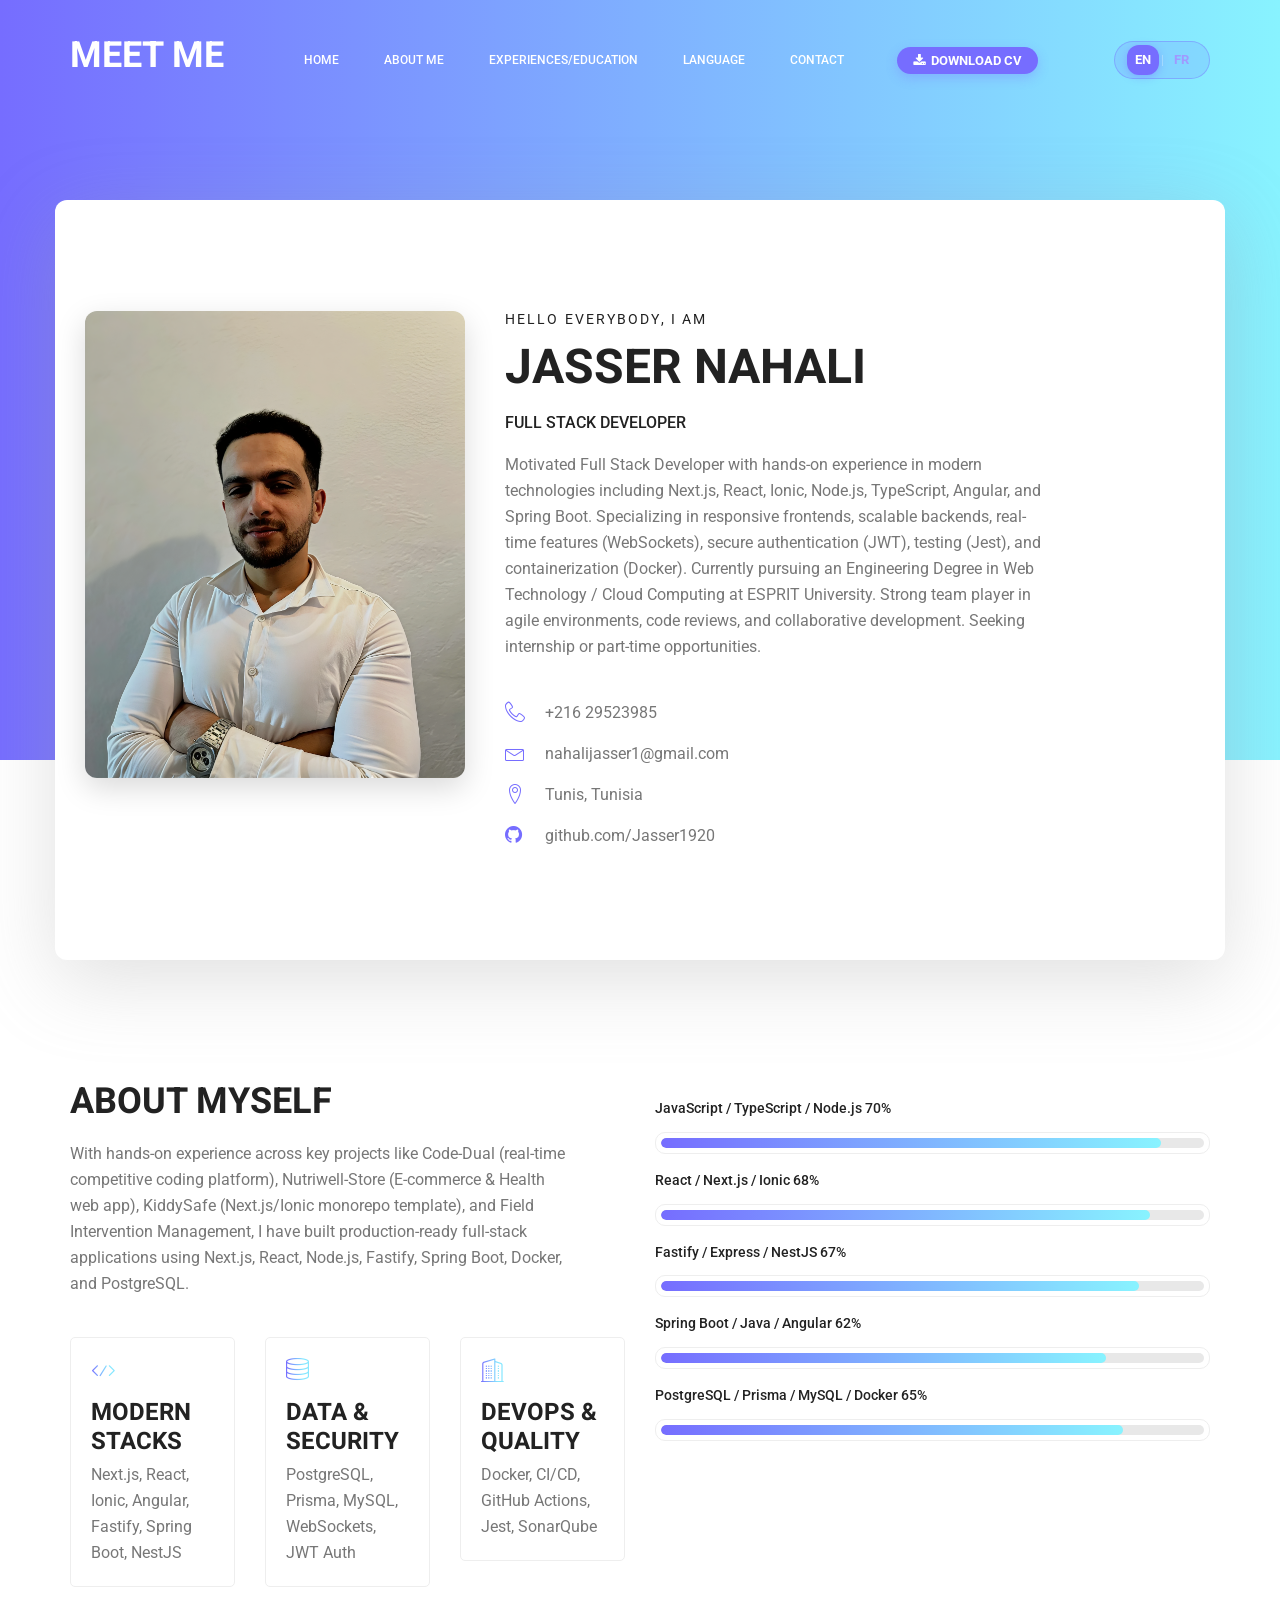
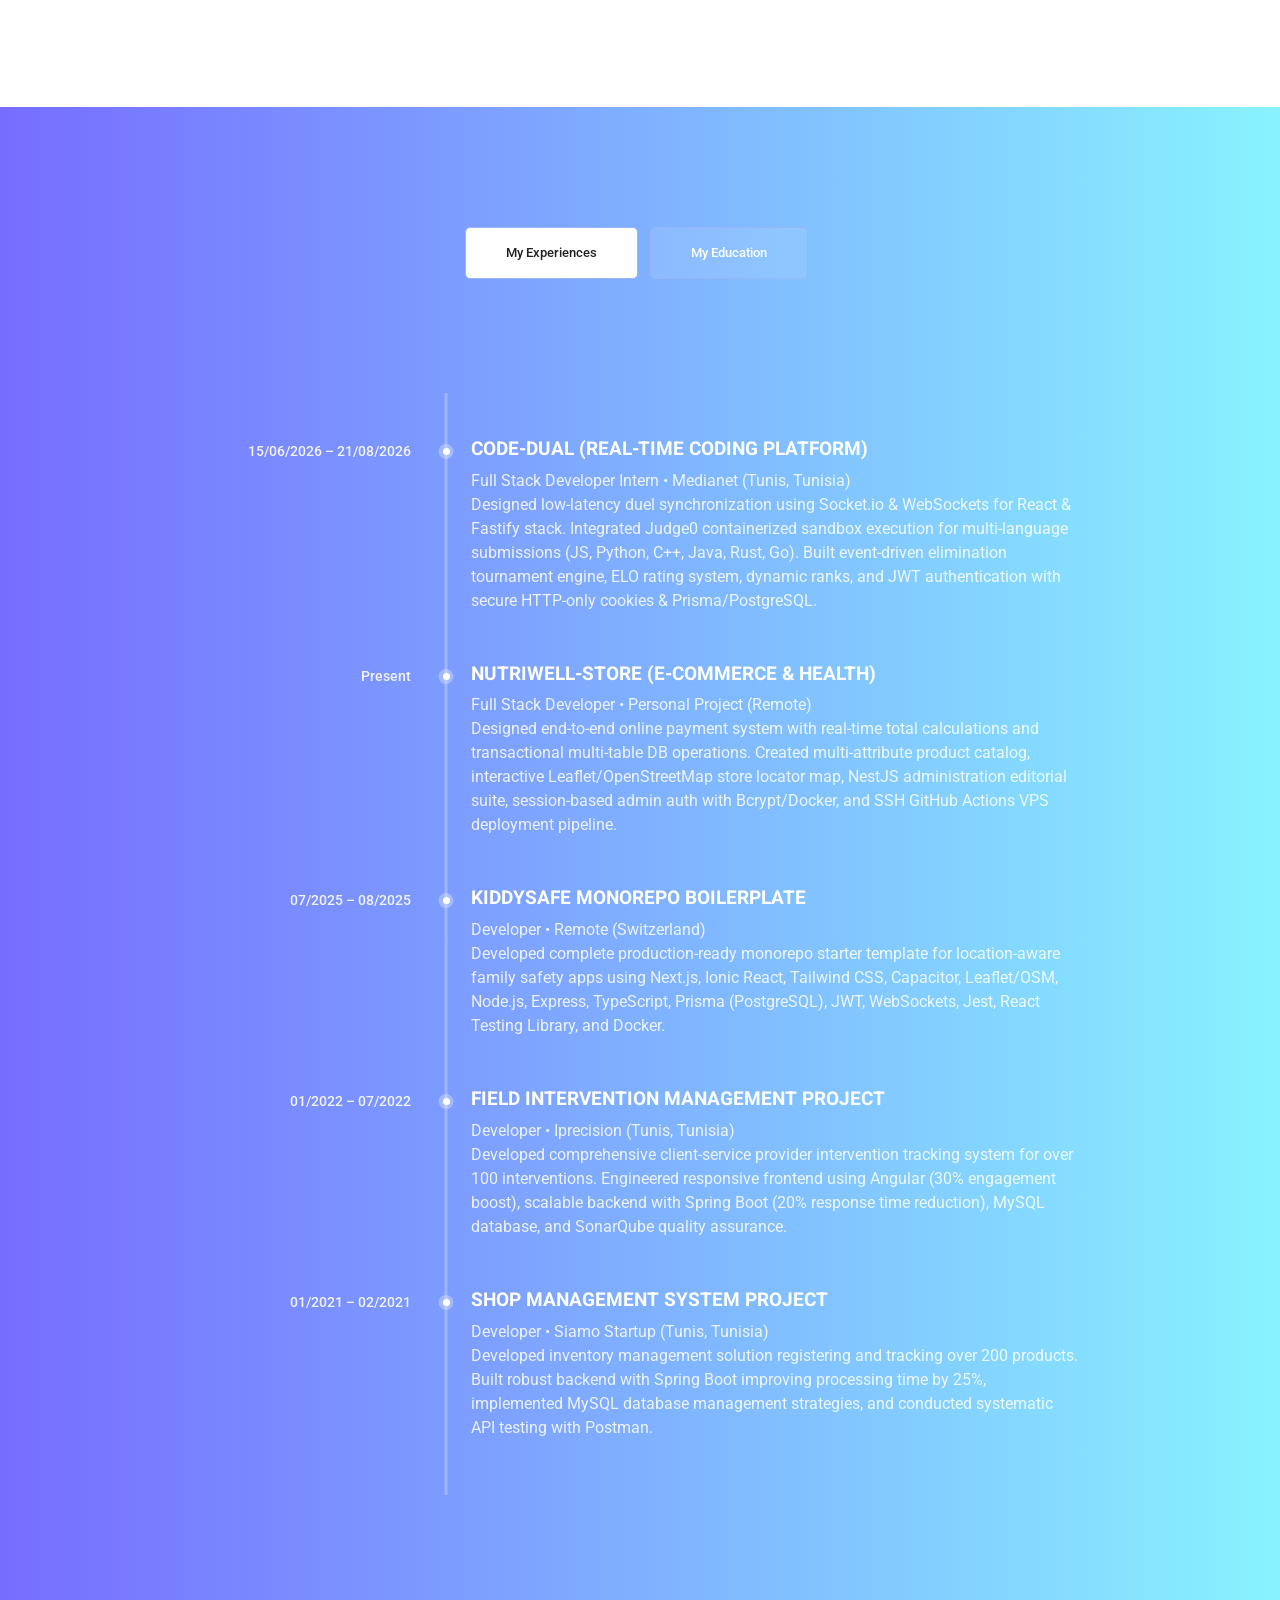
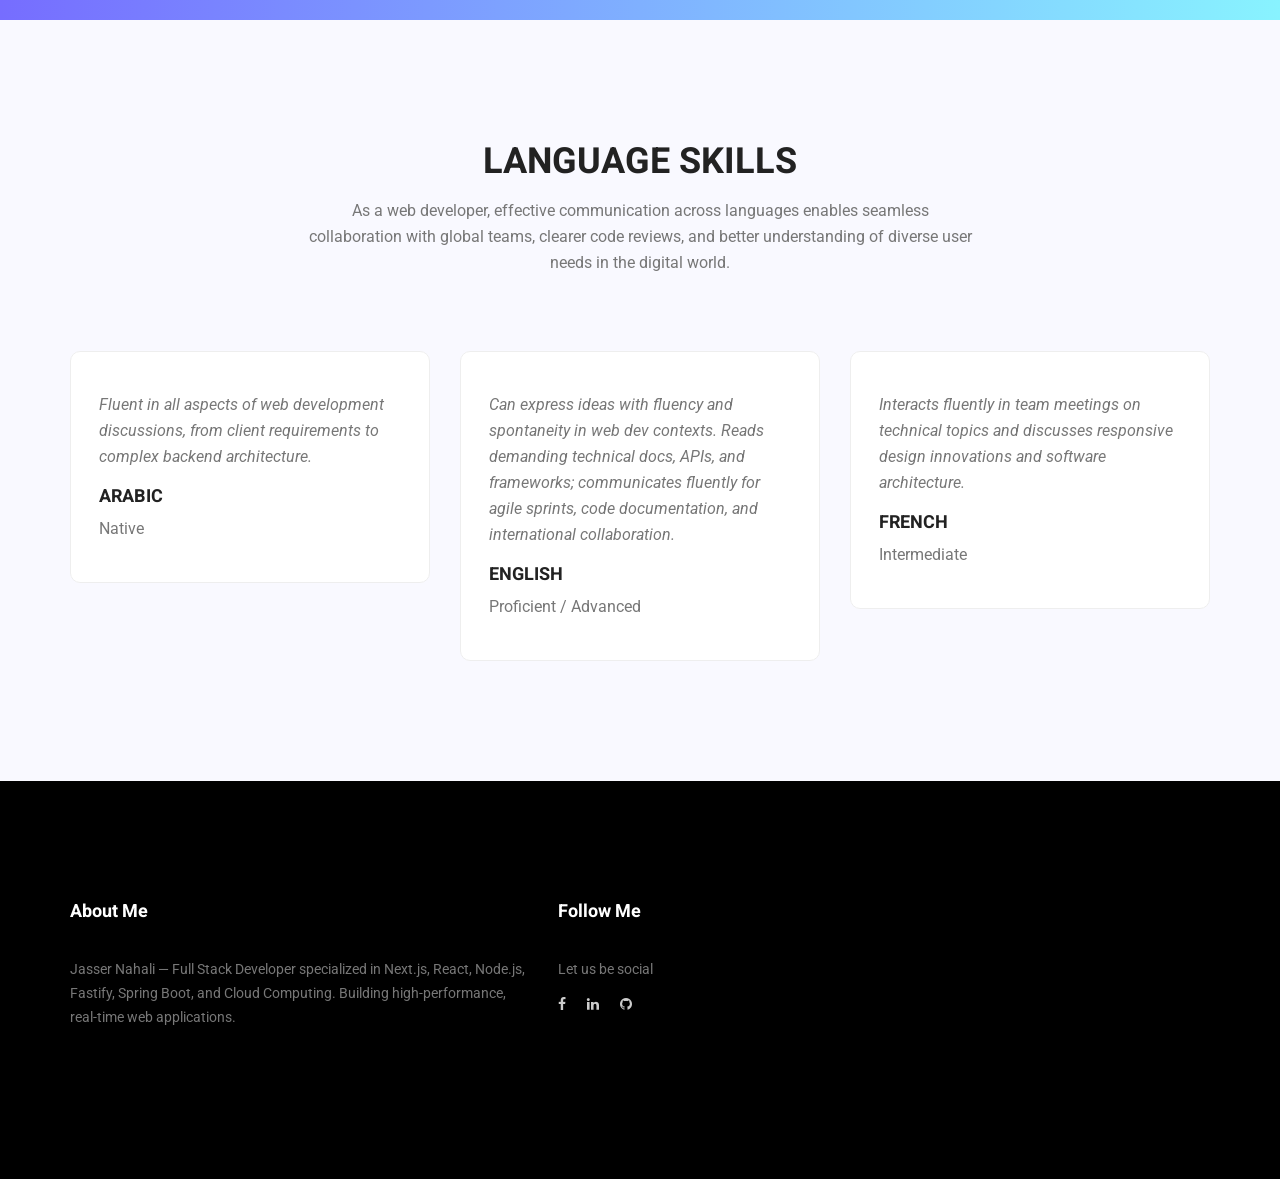
==== commit 6a249ba9: "Push latest edits to index.html, about-us.html, and single-blog.html" ====
--- a/index.html
+++ b/index.html
@@ -106,7 +106,7 @@
 									and Spring Boot. Specializing in responsive frontends, scalable backends, real-time
 									features (WebSockets), secure authentication (JWT), testing (Jest), and
 									containerization (Docker). Currently pursuing an Engineering Degree in Web
-									Technology / Cloud Computing at ESPRIT University. Strong team player in agile
+									Technology at ESPRIT University. Strong team player in agile
 									environments, code reviews, and collaborative development. Seeking internship or
 									part-time opportunities.</p>
 								<ul class="list basic_info">
@@ -432,7 +432,7 @@
 							<h3 data-i18n="footer_about_title">About Me</h3>
 						</div>
 						<p data-i18n="footer_about_desc">Jasser Nahali — Full Stack Developer specialized in Next.js,
-							React, Node.js, Fastify, Spring Boot, and Cloud Computing. Building high-performance,
+							React, Node.js, Fastify, Spring Boot. Building high-performance,
 							real-time web applications.</p>
 					</aside>
 				</div>
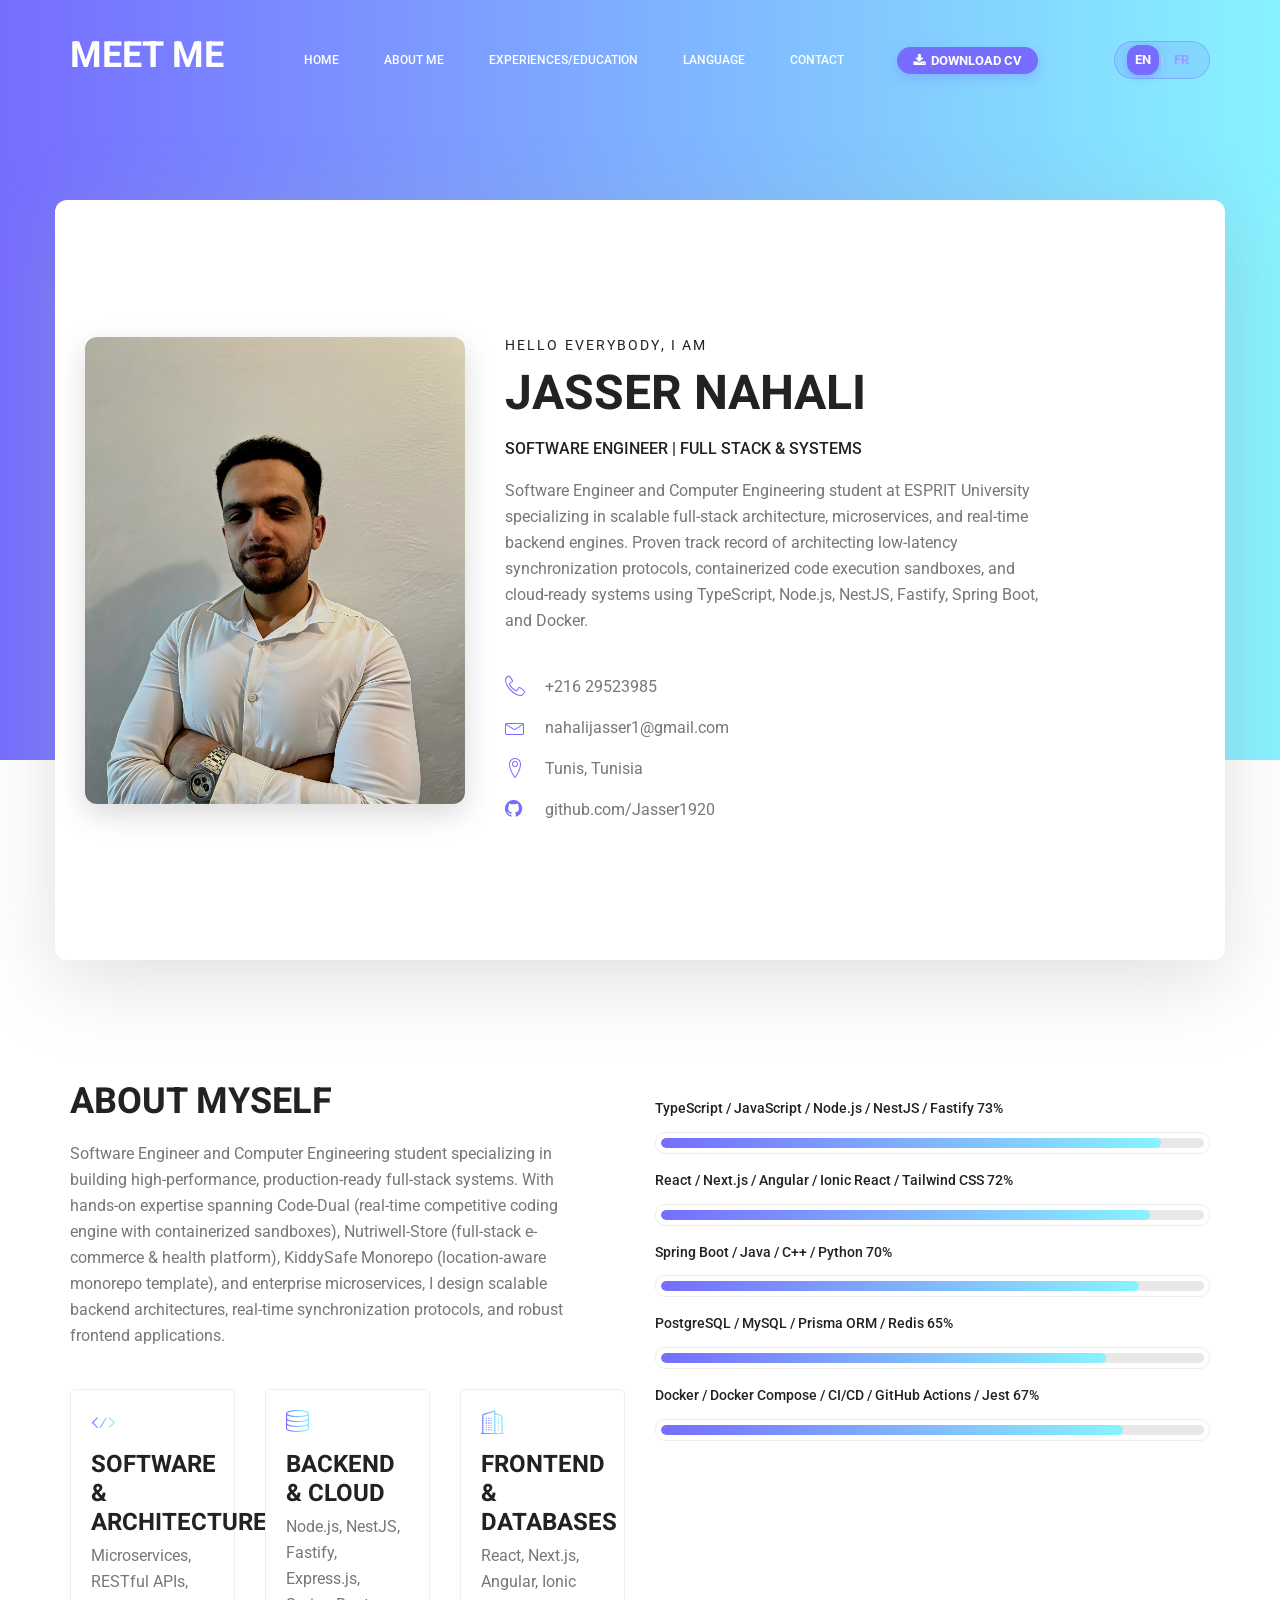
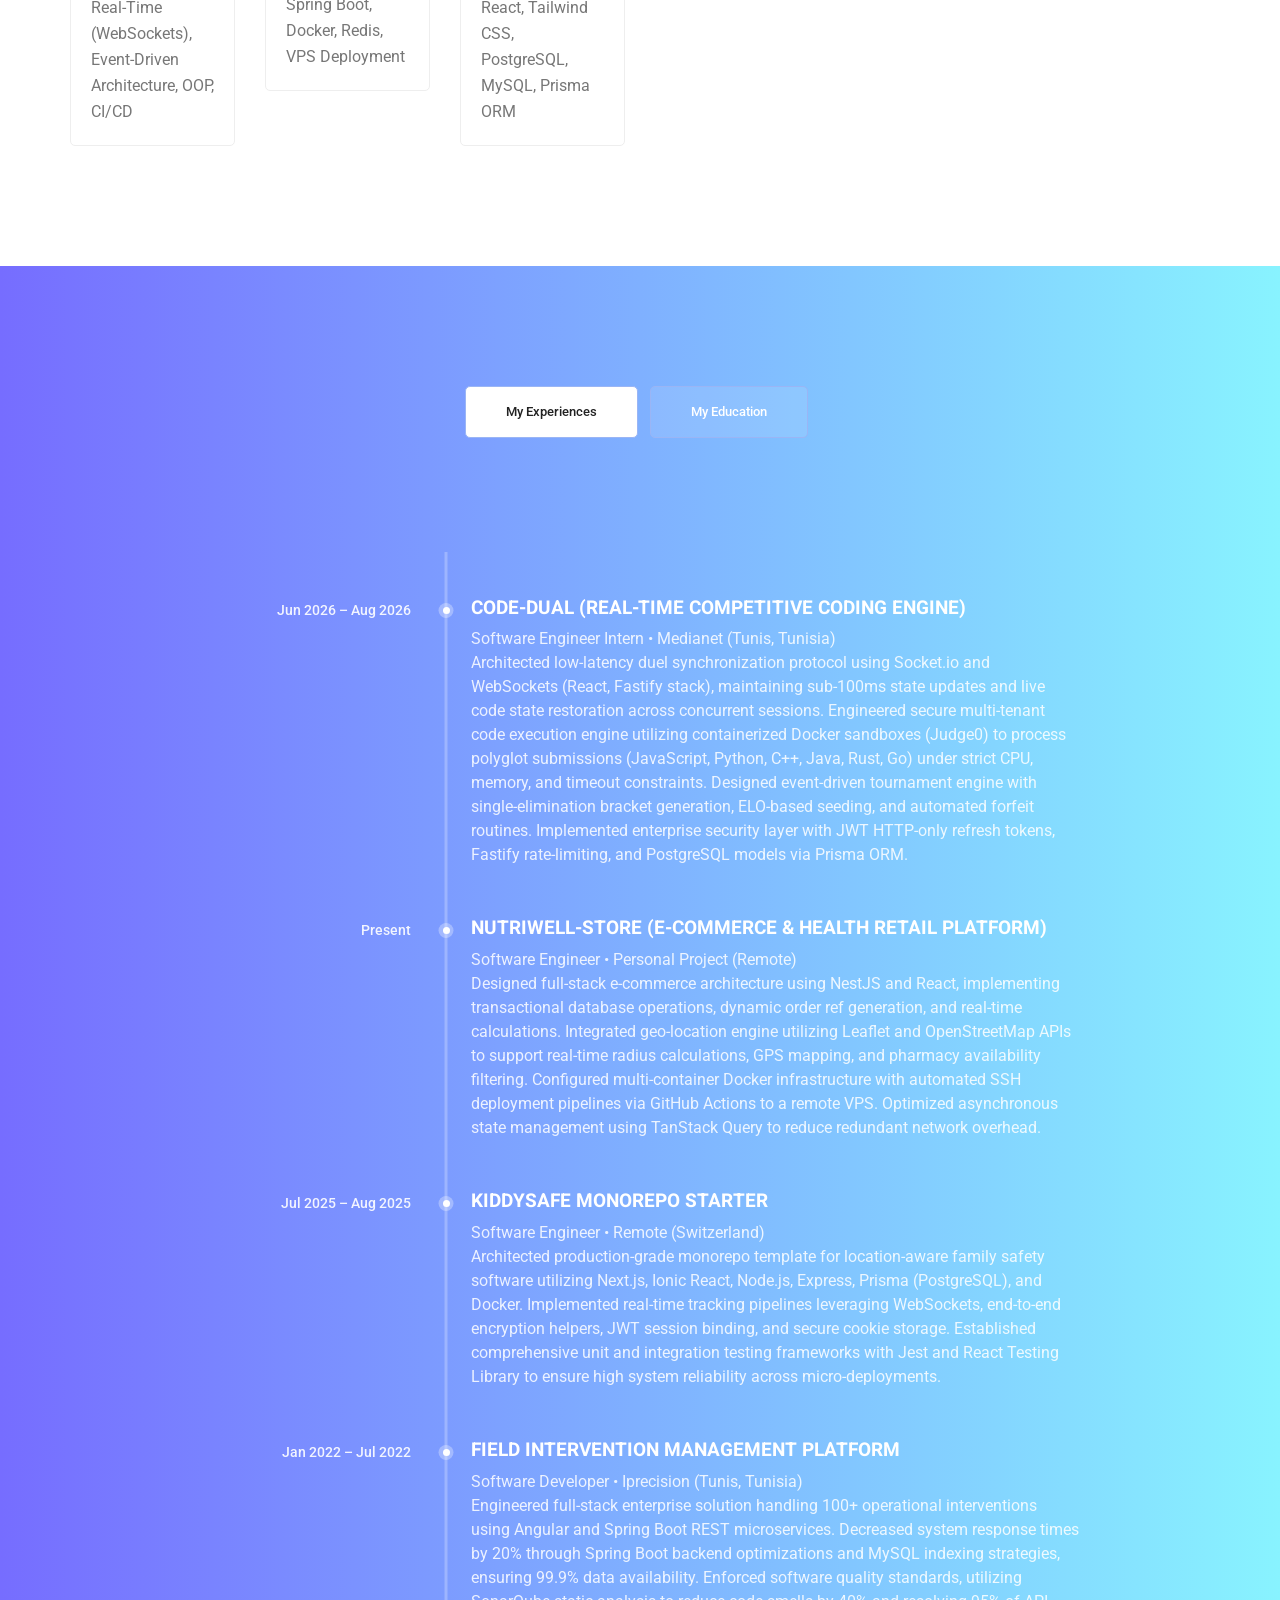
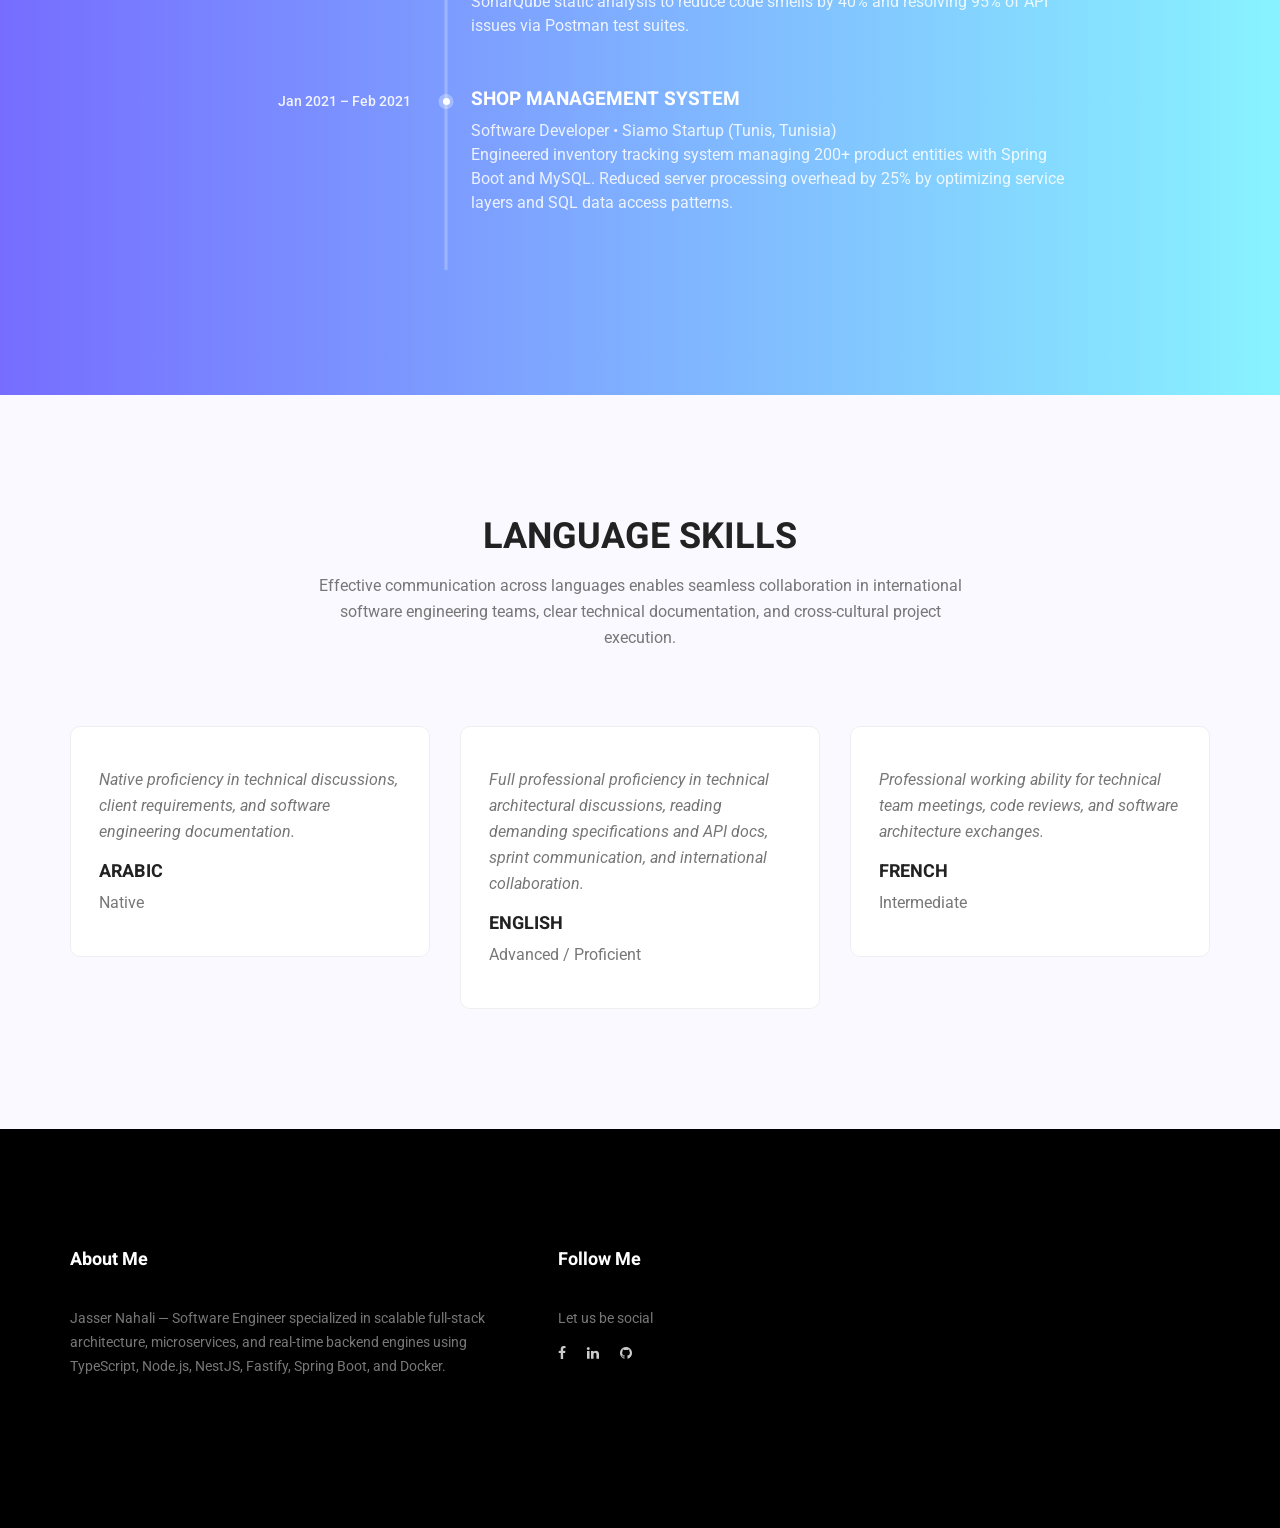
==== commit 78ae6bac: "Update portfolio content and translations from latest English and French CVs" ====
--- a/index.html
+++ b/index.html
@@ -100,15 +100,8 @@
 							<div class="personal_text">
 								<h6 data-i18n="hero_greeting">Hello Everybody, I am</h6>
 								<h3>JASSER NAHALI</h3>
-								<h4 data-i18n="hero_title">Full Stack Developer</h4>
-								<p data-i18n="hero_desc">Motivated Full Stack Developer with hands-on experience in
-									modern technologies including Next.js, React, Ionic, Node.js, TypeScript, Angular,
-									and Spring Boot. Specializing in responsive frontends, scalable backends, real-time
-									features (WebSockets), secure authentication (JWT), testing (Jest), and
-									containerization (Docker). Currently pursuing an Engineering Degree in Web
-									Technology at ESPRIT University. Strong team player in agile
-									environments, code reviews, and collaborative development. Seeking internship or
-									part-time opportunities.</p>
+								<h4 data-i18n="hero_title">Software Engineer | Full Stack & Systems</h4>
+								<p data-i18n="hero_desc">Software Engineer and Computer Engineering student at ESPRIT University specializing in scalable full-stack architecture, microservices, and real-time backend engines. Proven track record of architecting low-latency synchronization protocols, containerized code execution sandboxes, and cloud-ready systems using TypeScript, Node.js, NestJS, Fastify, Spring Boot, and Docker.</p>
 								<ul class="list basic_info">
 									<li><a href="tel:+21629523985"><i class="lnr lnr-phone-handset"></i> +216
 											29523985</a></li>
@@ -137,32 +130,27 @@
 				<div class="col-lg-6">
 					<div class="welcome_text">
 						<h4 data-i18n="about_title">About Myself</h4>
-						<p data-i18n="about_desc">With hands-on experience across key projects like Code-Dual (real-time
-							competitive coding platform), Nutriwell-Store (E-commerce & Health web app), KiddySafe
-							(Next.js/Ionic monorepo template), and Field Intervention Management, I have built
-							production-ready full-stack applications using Next.js, React, Node.js, Fastify, Spring
-							Boot, Docker, and PostgreSQL.</p>
+						<p data-i18n="about_desc">Software Engineer and Computer Engineering student specializing in building high-performance, production-ready full-stack systems. With hands-on expertise spanning Code-Dual (real-time competitive coding engine with containerized sandboxes), Nutriwell-Store (full-stack e-commerce & health platform), KiddySafe Monorepo (location-aware monorepo template), and enterprise microservices, I design scalable backend architectures, real-time synchronization protocols, and robust frontend applications.</p>
 						<div class="row">
 							<div class="col-md-4">
 								<div class="wel_item">
 									<i class="lnr lnr-code"></i>
-									<h4 data-i18n="card1_title">Modern Stacks</h4>
-									<p data-i18n="card1_desc">Next.js, React, Ionic, Angular, Fastify, Spring Boot,
-										NestJS</p>
+									<h4 data-i18n="card1_title">Software & Architecture</h4>
+									<p data-i18n="card1_desc">Microservices, RESTful APIs, Real-Time (WebSockets), Event-Driven Architecture, OOP, CI/CD</p>
 								</div>
 							</div>
 							<div class="col-md-4">
 								<div class="wel_item">
 									<i class="lnr lnr-database"></i>
-									<h4 data-i18n="card2_title">Data & Security</h4>
-									<p data-i18n="card2_desc">PostgreSQL, Prisma, MySQL, WebSockets, JWT Auth</p>
+									<h4 data-i18n="card2_title">Backend & Cloud</h4>
+									<p data-i18n="card2_desc">Node.js, NestJS, Fastify, Express.js, Spring Boot, Docker, Redis, VPS Deployment</p>
 								</div>
 							</div>
 							<div class="col-md-4">
 								<div class="wel_item">
 									<i class="lnr lnr-apartment"></i>
-									<h4 data-i18n="card3_title">DevOps & Quality</h4>
-									<p data-i18n="card3_desc">Docker, CI/CD, GitHub Actions, Jest, SonarQube</p>
+									<h4 data-i18n="card3_title">Frontend & Databases</h4>
+									<p data-i18n="card3_desc">React, Next.js, Angular, Ionic React, Tailwind CSS, PostgreSQL, MySQL, Prisma ORM</p>
 								</div>
 							</div>
 						</div>
@@ -250,18 +238,12 @@
 								<span></span>
 								<div class="media">
 									<div class="d-flex">
-										<p data-i18n="exp1_date">15/06/2026 – 21/08/2026</p>
-									</div>
-									<div class="media-body">
-										<h4 data-i18n="exp1_title">Code-Dual (Real-Time Coding Platform)</h4>
-										<p data-i18n="exp1_company">Full Stack Developer Intern • Medianet (Tunis,
-											Tunisia)</p>
-										<p data-i18n="exp1_desc">Designed low-latency duel synchronization using
-											Socket.io & WebSockets for React & Fastify stack. Integrated Judge0
-											containerized sandbox execution for multi-language submissions (JS, Python,
-											C++, Java, Rust, Go). Built event-driven elimination tournament engine, ELO
-											rating system, dynamic ranks, and JWT authentication with secure HTTP-only
-											cookies & Prisma/PostgreSQL.</p>
+										<p data-i18n="exp1_date">Jun 2026 – Aug 2026</p>
+									</div>
+									<div class="media-body">
+										<h4 data-i18n="exp1_title">Code-Dual (Real-Time Competitive Coding Engine)</h4>
+										<p data-i18n="exp1_company">Software Engineer Intern • Medianet (Tunis, Tunisia)</p>
+										<p data-i18n="exp1_desc">Architected low-latency duel synchronization protocol using Socket.io and WebSockets (React, Fastify stack), maintaining sub-100ms state updates and live code state restoration across concurrent sessions. Engineered secure multi-tenant code execution engine utilizing containerized Docker sandboxes (Judge0) to process polyglot submissions (JavaScript, Python, C++, Java, Rust, Go) under strict CPU, memory, and timeout constraints. Designed event-driven tournament engine with single-elimination bracket generation, ELO-based seeding, and automated forfeit routines. Implemented enterprise security layer with JWT HTTP-only refresh tokens, Fastify rate-limiting, and PostgreSQL models via Prisma ORM.</p>
 									</div>
 								</div>
 							</li>
@@ -272,63 +254,48 @@
 										<p data-i18n="exp2_date">Present</p>
 									</div>
 									<div class="media-body">
-										<h4 data-i18n="exp2_title">Nutriwell-Store (E-Commerce & Health)</h4>
-										<p data-i18n="exp2_company">Full Stack Developer • Personal Project (Remote)</p>
-										<p data-i18n="exp2_desc">Designed end-to-end online payment system with
-											real-time total calculations and transactional multi-table DB operations.
-											Created multi-attribute product catalog, interactive Leaflet/OpenStreetMap
-											store locator map, NestJS administration editorial suite, session-based
-											admin auth with Bcrypt/Docker, and SSH GitHub Actions VPS deployment
-											pipeline.</p>
-									</div>
-								</div>
-							</li>
-							<li>
-								<span></span>
-								<div class="media">
-									<div class="d-flex">
-										<p data-i18n="exp3_date">07/2025 – 08/2025</p>
-									</div>
-									<div class="media-body">
-										<h4 data-i18n="exp3_title">KiddySafe Monorepo Boilerplate</h4>
-										<p data-i18n="exp3_company">Developer • Remote (Switzerland)</p>
-										<p data-i18n="exp3_desc">Developed complete production-ready monorepo starter
-											template for location-aware family safety apps using Next.js, Ionic React,
-											Tailwind CSS, Capacitor, Leaflet/OSM, Node.js, Express, TypeScript, Prisma
-											(PostgreSQL), JWT, WebSockets, Jest, React Testing Library, and Docker.</p>
-									</div>
-								</div>
-							</li>
-							<li>
-								<span></span>
-								<div class="media">
-									<div class="d-flex">
-										<p data-i18n="exp4_date">01/2022 – 07/2022</p>
-									</div>
-									<div class="media-body">
-										<h4 data-i18n="exp4_title">Field Intervention Management Project</h4>
-										<p data-i18n="exp4_company">Developer • Iprecision (Tunis, Tunisia)</p>
-										<p data-i18n="exp4_desc">Developed comprehensive client-service provider
-											intervention tracking system for over 100 interventions. Engineered
-											responsive frontend using Angular (30% engagement boost), scalable backend
-											with Spring Boot (20% response time reduction), MySQL database, and
-											SonarQube quality assurance.</p>
-									</div>
-								</div>
-							</li>
-							<li>
-								<span></span>
-								<div class="media">
-									<div class="d-flex">
-										<p data-i18n="exp5_date">01/2021 – 02/2021</p>
-									</div>
-									<div class="media-body">
-										<h4 data-i18n="exp5_title">Shop Management System Project</h4>
-										<p data-i18n="exp5_company">Developer • Siamo Startup (Tunis, Tunisia)</p>
-										<p data-i18n="exp5_desc">Developed inventory management solution registering and
-											tracking over 200 products. Built robust backend with Spring Boot improving
-											processing time by 25%, implemented MySQL database management strategies,
-											and conducted systematic API testing with Postman.</p>
+										<h4 data-i18n="exp2_title">Nutriwell-Store (E-Commerce & Health Retail Platform)</h4>
+										<p data-i18n="exp2_company">Software Engineer • Personal Project (Remote)</p>
+										<p data-i18n="exp2_desc">Designed full-stack e-commerce architecture using NestJS and React, implementing transactional database operations, dynamic order ref generation, and real-time calculations. Integrated geo-location engine utilizing Leaflet and OpenStreetMap APIs to support real-time radius calculations, GPS mapping, and pharmacy availability filtering. Configured multi-container Docker infrastructure with automated SSH deployment pipelines via GitHub Actions to a remote VPS. Optimized asynchronous state management using TanStack Query to reduce redundant network overhead.</p>
+									</div>
+								</div>
+							</li>
+							<li>
+								<span></span>
+								<div class="media">
+									<div class="d-flex">
+										<p data-i18n="exp3_date">Jul 2025 – Aug 2025</p>
+									</div>
+									<div class="media-body">
+										<h4 data-i18n="exp3_title">KiddySafe Monorepo Starter</h4>
+										<p data-i18n="exp3_company">Software Engineer • Remote (Switzerland)</p>
+										<p data-i18n="exp3_desc">Architected production-grade monorepo template for location-aware family safety software utilizing Next.js, Ionic React, Node.js, Express, Prisma (PostgreSQL), and Docker. Implemented real-time tracking pipelines leveraging WebSockets, end-to-end encryption helpers, JWT session binding, and secure cookie storage. Established comprehensive unit and integration testing frameworks with Jest and React Testing Library to ensure high system reliability across micro-deployments.</p>
+									</div>
+								</div>
+							</li>
+							<li>
+								<span></span>
+								<div class="media">
+									<div class="d-flex">
+										<p data-i18n="exp4_date">Jan 2022 – Jul 2022</p>
+									</div>
+									<div class="media-body">
+										<h4 data-i18n="exp4_title">Field Intervention Management Platform</h4>
+										<p data-i18n="exp4_company">Software Developer • Iprecision (Tunis, Tunisia)</p>
+										<p data-i18n="exp4_desc">Engineered full-stack enterprise solution handling 100+ operational interventions using Angular and Spring Boot REST microservices. Decreased system response times by 20% through Spring Boot backend optimizations and MySQL indexing strategies, ensuring 99.9% data availability. Enforced software quality standards, utilizing SonarQube static analysis to reduce code smells by 40% and resolving 95% of API issues via Postman test suites.</p>
+									</div>
+								</div>
+							</li>
+							<li>
+								<span></span>
+								<div class="media">
+									<div class="d-flex">
+										<p data-i18n="exp5_date">Jan 2021 – Feb 2021</p>
+									</div>
+									<div class="media-body">
+										<h4 data-i18n="exp5_title">Shop Management System</h4>
+										<p data-i18n="exp5_company">Software Developer • Siamo Startup (Tunis, Tunisia)</p>
+										<p data-i18n="exp5_desc">Engineered inventory tracking system managing 200+ product entities with Spring Boot and MySQL. Reduced server processing overhead by 25% by optimizing service layers and SQL data access patterns.</p>
 									</div>
 								</div>
 							</li>
@@ -343,7 +310,7 @@
 										<p data-i18n="edu1_date">2024 – Present</p>
 									</div>
 									<div class="media-body">
-										<h4 data-i18n="edu1_title">Engineering Degree in Web Technology </h4>
+										<h4 data-i18n="edu1_title">Engineering Degree in Web Technology & Cloud Computing</h4>
 										<p data-i18n="edu1_school">ESPRIT University • Tunis, Tunisia</p>
 									</div>
 								</div>
@@ -355,7 +322,7 @@
 										<p data-i18n="edu2_date">2020 – 2023</p>
 									</div>
 									<div class="media-body">
-										<h4 data-i18n="edu2_title">License in Technology in Computer Science</h4>
+										<h4 data-i18n="edu2_title">License Degree in Computer Science Technology</h4>
 										<p data-i18n="edu2_school">ISET Mahdia • Mahdia, Tunisia</p>
 									</div>
 								</div>
@@ -367,8 +334,8 @@
 										<p data-i18n="edu3_date">2018 – 2019</p>
 									</div>
 									<div class="media-body">
-										<h4 data-i18n="edu3_title">Bachelor of Computer Science</h4>
-										<p data-i18n="edu3_school">Lycée Ibn Arafa • Tunisia</p>
+										<h4 data-i18n="edu3_title">Bachelor’s Degree in Computer Science</h4>
+										<p data-i18n="edu3_school">Ibin Arafa High School • Tunisia</p>
 									</div>
 								</div>
 							</li>
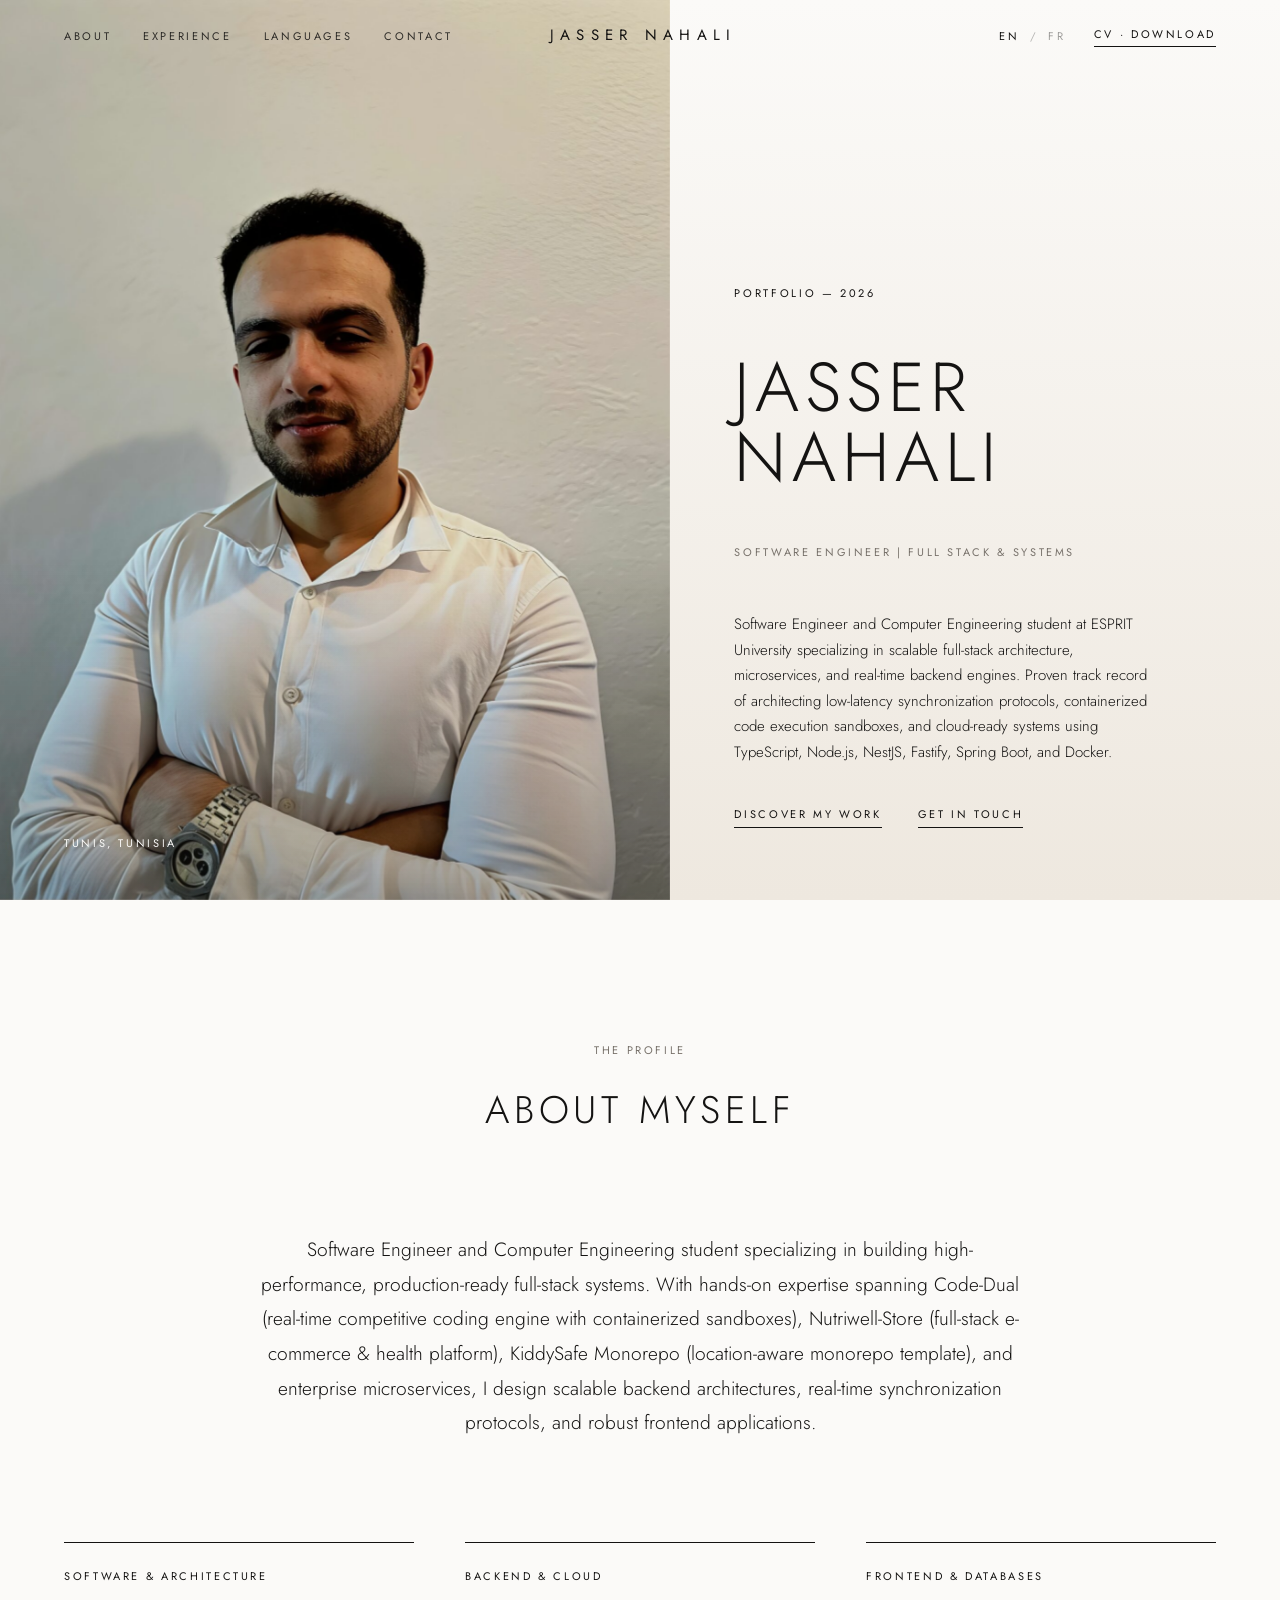
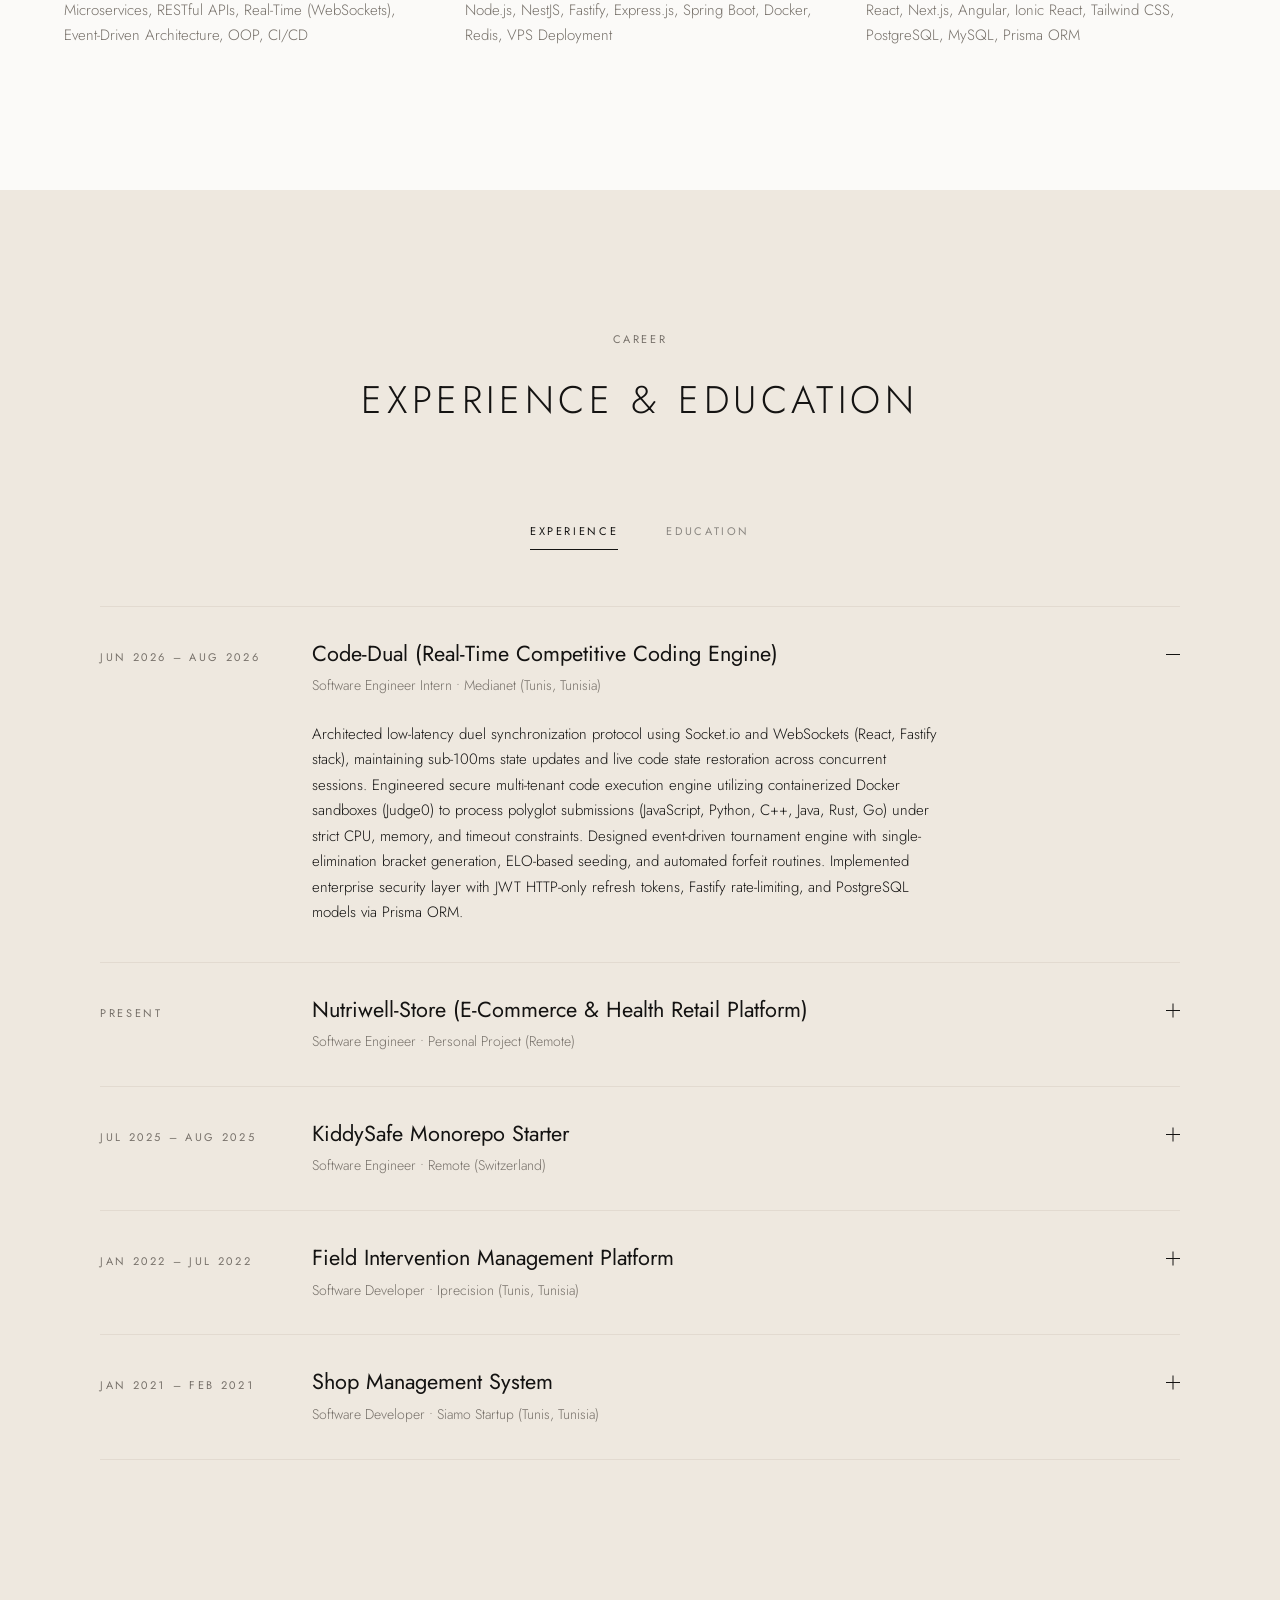
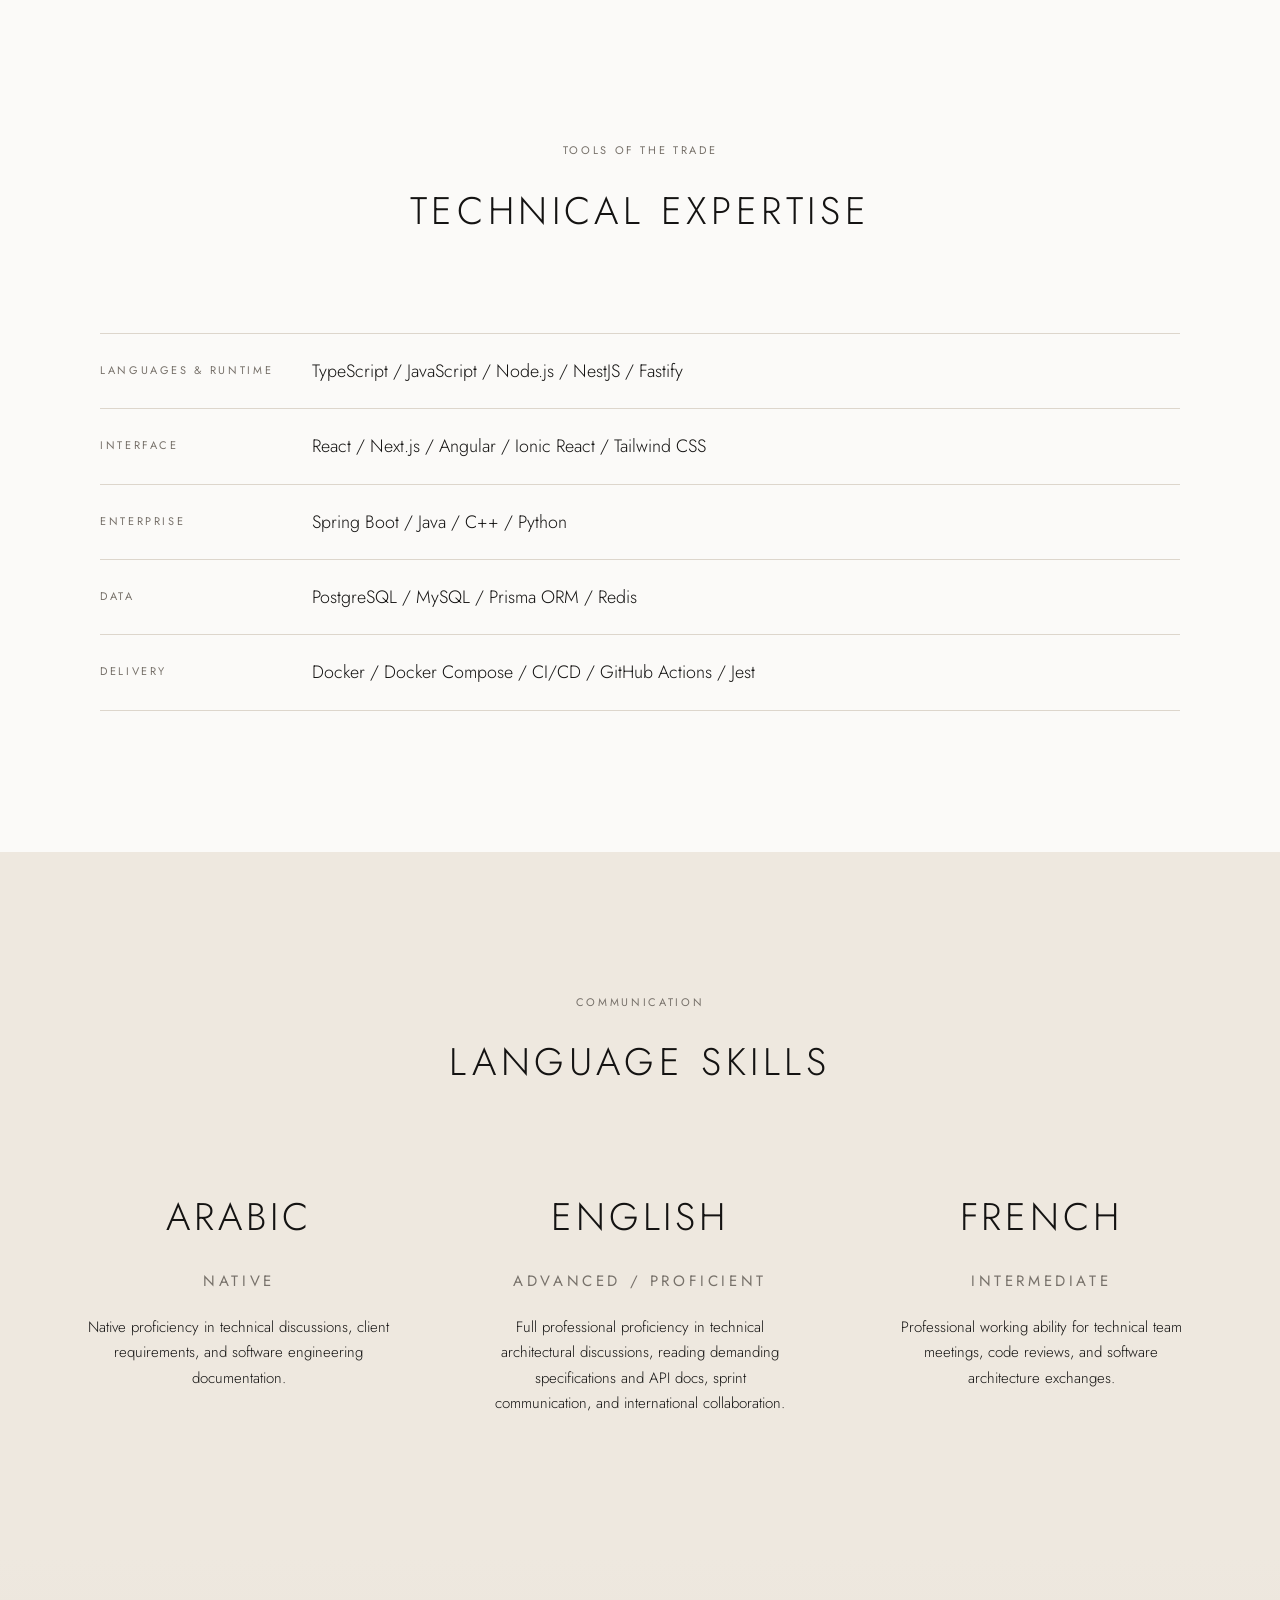
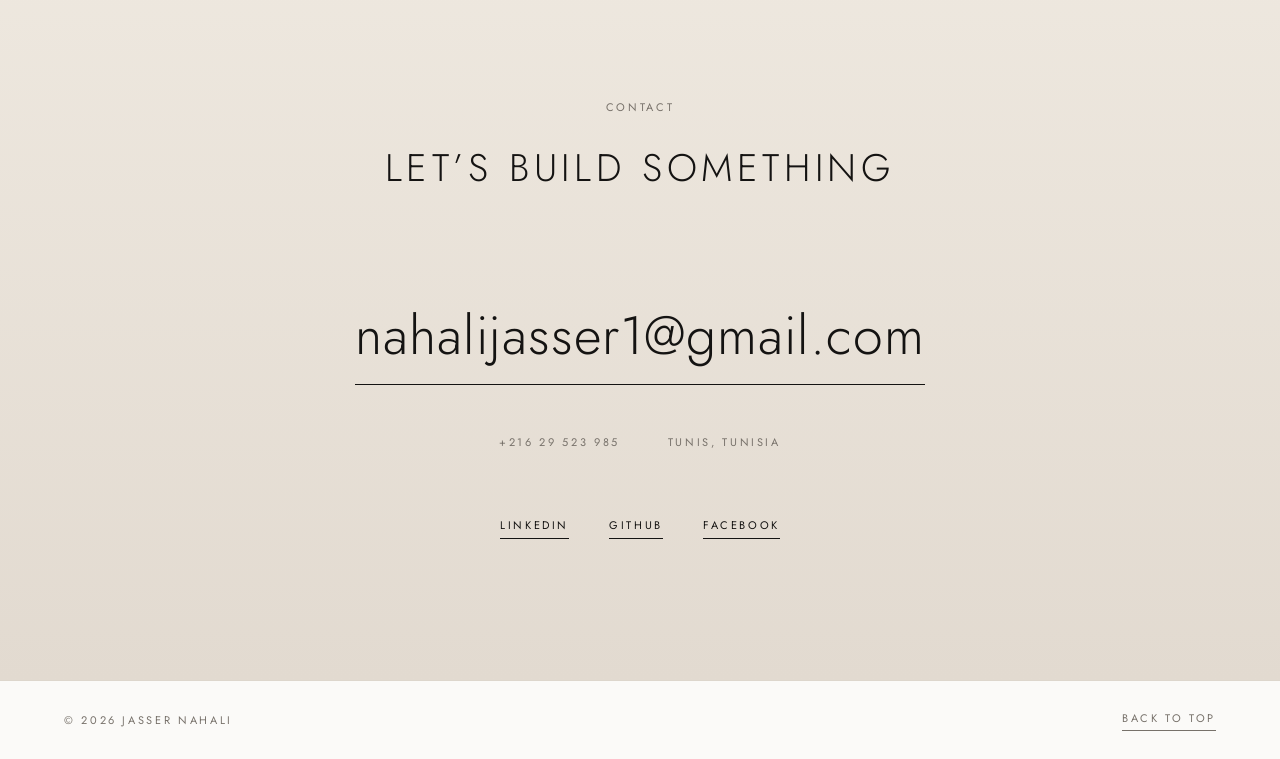
==== commit 403595cd: "Redesign portfolio and add admin panel for editing content - New minimal, editorial homepage design:" ====
--- a/index.html
+++ b/index.html
@@ -2,447 +2,144 @@
 <html lang="en">
 
 <head>
-	<!-- Required meta tags -->
 	<meta charset="utf-8">
-	<meta name="viewport" content="width=device-width, initial-scale=1, shrink-to-fit=no">
+	<meta name="viewport" content="width=device-width, initial-scale=1, viewport-fit=cover">
+	<title>Jasser Nahali — Software Engineer</title>
+	<meta name="description" content="Jasser Nahali, software engineer specialized in full-stack architecture, microservices and real-time backend systems. Based in Tunis.">
 	<link rel="icon" href="img/favicon.png" type="image/png">
-	<title>Jasser Nahali - Full Stack Developer</title>
-	<!-- Bootstrap CSS -->
-	<link rel="stylesheet" href="css/bootstrap.css">
-	<link rel="stylesheet" href="vendors/linericon/style.css">
-	<link rel="stylesheet" href="css/font-awesome.min.css">
-	<link rel="stylesheet" href="vendors/owl-carousel/owl.carousel.min.css">
-	<link rel="stylesheet" href="vendors/lightbox/simpleLightbox.css">
-	<link rel="stylesheet" href="vendors/nice-select/css/nice-select.css">
-	<link rel="stylesheet" href="vendors/animate-css/animate.css">
-	<link rel="stylesheet" href="vendors/popup/magnific-popup.css">
-	<link rel="stylesheet" href="vendors/flaticon/flaticon.css">
-	<!-- main css -->
-	<link rel="stylesheet" href="css/style.css">
-	<link rel="stylesheet" href="css/responsive.css">
+	<link rel="preconnect" href="https://fonts.googleapis.com">
+	<link rel="preconnect" href="https://fonts.gstatic.com" crossorigin>
+	<link rel="stylesheet" href="https://fonts.googleapis.com/css2?family=Jost:wght@300;400;500&display=swap">
+	<link rel="stylesheet" href="css/main.css">
 </head>
 
-<body>
+<!-- All text, links and images on this page come from content/site.json.
+     Edit them from /admin instead of changing this file. -->
+<body class="is-loading">
 
-	<!--================Header Menu Area =================-->
-	<header class="header_area">
-		<div class="main_menu">
-			<nav class="navbar navbar-expand-lg navbar-light">
-				<div class="container box_1620">
-					<!-- Brand and toggle get grouped for better mobile display -->
-					<a class="navbar-brand logo_h" href="index.html">
-						<h1 style="color: white;">MEET ME</h1>
-					</a>
-					<button class="navbar-toggler" type="button" data-toggle="collapse"
-						data-target="#navbarSupportedContent" aria-controls="navbarSupportedContent"
-						aria-expanded="false" aria-label="Toggle navigation">
-						<span class="icon-bar"></span>
-						<span class="icon-bar"></span>
-						<span class="icon-bar"></span>
+	<header class="site-header" id="top">
+		<div class="wrap">
+			<button class="menu-toggle label" type="button" aria-expanded="false" aria-controls="site-nav" data-t="nav.menu"></button>
+
+			<nav class="nav label" id="site-nav" aria-label="Main">
+				<a href="#about" data-t="nav.about" data-section="about"></a>
+				<a href="#experience" data-t="nav.experience" data-section="experience"></a>
+				<a href="#languages" data-t="nav.languages" data-section="languages"></a>
+				<a href="#contact" data-t="nav.contact" data-section="contact"></a>
+			</nav>
+
+			<a class="wordmark" href="#top" data-full-name></a>
+
+			<div class="tools label">
+				<div class="lang" role="group" aria-label="Language">
+					<button type="button" class="lang-btn" data-lang="en">EN</button>
+					<span aria-hidden="true">/</span>
+					<button type="button" class="lang-btn" data-lang="fr">FR</button>
+				</div>
+				<div class="cv">
+					<button type="button" class="cv-toggle link-line" aria-expanded="false" aria-haspopup="true">
+						CV<span class="cv-label"> &middot; <span data-t="nav.download"></span></span>
 					</button>
-					<!-- Collect the nav links, forms, and other content for toggling -->
-					<div class="collapse navbar-collapse offset" id="navbarSupportedContent">
-						<ul class="nav navbar-nav menu_nav ml-auto">
-							<li class="nav-item active"><a class="nav-link" href="index.html"
-									data-i18n="nav_home">Home</a></li>
-							<li class="nav-item"><a class="nav-link" href="#aboutme" data-i18n="nav_about">About Me</a>
-							</li>
-							<li class="nav-item"><a class="nav-link" href="#expedu"
-									data-i18n="nav_expedu">Experiences/Education</a></li>
-							<li class="nav-item"><a class="nav-link" href="#language"
-									data-i18n="nav_language">Language</a></li>
-							<li class="nav-item"><a class="nav-link" href="#footer" data-i18n="nav_contact">Contact</a>
-							</li>
-							<li class="nav-item dropdown cv-dropdown-item align-self-center ml-lg-2">
-								<a class="nav-link dropdown-toggle cv-btn" href="#" id="cvDropdown" role="button"
-									data-toggle="dropdown" aria-haspopup="true" aria-expanded="false">
-									<i class="fa fa-download"></i> <span data-i18n="nav_download_cv">Download CV</span>
-								</a>
-								<div class="dropdown-menu dropdown-menu-right cv-dropdown-menu"
-									aria-labelledby="cvDropdown">
-									<a class="dropdown-item" href="JasserNahali_en.pdf"
-										download="Jasser_Nahali_CV_EN.pdf" target="_blank">
-										<i class="fa fa-file-pdf-o"></i> English Edition (EN)
-									</a>
-									<a class="dropdown-item" href="JasserNahali_FR.pdf"
-										download="Jasser_Nahali_CV_FR.pdf" target="_blank">
-										<i class="fa fa-file-pdf-o"></i> Édition Française (FR)
-									</a>
-								</div>
-							</li>
-							<li class="nav-item lang-toggle-item align-self-center ml-lg-3">
-								<div class="lang-switch-btn-group" role="group" aria-label="Language Switcher">
-									<button type="button" class="lang-btn active" id="btn-en"
-										onclick="setLanguage('en')">EN</button>
-									<span class="lang-divider">|</span>
-									<button type="button" class="lang-btn" id="btn-fr"
-										onclick="setLanguage('fr')">FR</button>
-								</div>
-							</li>
-						</ul>
-					</div>
-				</div>
-			</nav>
-		</div>
-	</header>
-	<!--================Header Menu Area =================-->
-
-	<!--================Home Banner Area =================-->
-	<section class="home_banner_area">
-		<div class="container box_1620">
-			<div class="banner_inner d-flex align-items-center">
-				<div class="banner_content">
-					<div class="media">
-						<div class="d-flex">
-							<img class="imageprofile" src="img/jasser.png" alt="Jasser Nahali Profile">
-						</div>
-						<div class="media-body">
-							<div class="personal_text">
-								<h6 data-i18n="hero_greeting">Hello Everybody, I am</h6>
-								<h3>JASSER NAHALI</h3>
-								<h4 data-i18n="hero_title">Software Engineer | Full Stack & Systems</h4>
-								<p data-i18n="hero_desc">Software Engineer and Computer Engineering student at ESPRIT University specializing in scalable full-stack architecture, microservices, and real-time backend engines. Proven track record of architecting low-latency synchronization protocols, containerized code execution sandboxes, and cloud-ready systems using TypeScript, Node.js, NestJS, Fastify, Spring Boot, and Docker.</p>
-								<ul class="list basic_info">
-									<li><a href="tel:+21629523985"><i class="lnr lnr-phone-handset"></i> +216
-											29523985</a></li>
-									<li><a href="mailto:nahalijasser1@gmail.com"><i class="lnr lnr-envelope"></i>
-											nahalijasser1@gmail.com</a></li>
-									<li><a href="https://jasser-nahali.netlify.app" target="_blank"><i
-												class="lnr lnr-map-marker"></i> <span data-i18n="location">Tunis,
-												Tunisia</span></a></li>
-									<li><a href="https://github.com/Jasser1920" target="_blank"><i
-												class="fa fa-github"></i> github.com/Jasser1920</a></li>
-								</ul>
-
-							</div>
-						</div>
+					<div class="cv-menu" role="menu">
+						<a role="menuitem" id="cv-en" download target="_blank" rel="noopener">English edition</a>
+						<a role="menuitem" id="cv-fr" download target="_blank" rel="noopener">Édition française</a>
 					</div>
 				</div>
 			</div>
 		</div>
-	</section>
-	<!--================End Home Banner Area =================-->
+	</header>
 
-	<!--================Welcome Area =================-->
-	<section id="aboutme" class="welcome_area p_120">
-		<div class="container">
-			<div class="row welcome_inner">
-				<div class="col-lg-6">
-					<div class="welcome_text">
-						<h4 data-i18n="about_title">About Myself</h4>
-						<p data-i18n="about_desc">Software Engineer and Computer Engineering student specializing in building high-performance, production-ready full-stack systems. With hands-on expertise spanning Code-Dual (real-time competitive coding engine with containerized sandboxes), Nutriwell-Store (full-stack e-commerce & health platform), KiddySafe Monorepo (location-aware monorepo template), and enterprise microservices, I design scalable backend architectures, real-time synchronization protocols, and robust frontend applications.</p>
-						<div class="row">
-							<div class="col-md-4">
-								<div class="wel_item">
-									<i class="lnr lnr-code"></i>
-									<h4 data-i18n="card1_title">Software & Architecture</h4>
-									<p data-i18n="card1_desc">Microservices, RESTful APIs, Real-Time (WebSockets), Event-Driven Architecture, OOP, CI/CD</p>
-								</div>
-							</div>
-							<div class="col-md-4">
-								<div class="wel_item">
-									<i class="lnr lnr-database"></i>
-									<h4 data-i18n="card2_title">Backend & Cloud</h4>
-									<p data-i18n="card2_desc">Node.js, NestJS, Fastify, Express.js, Spring Boot, Docker, Redis, VPS Deployment</p>
-								</div>
-							</div>
-							<div class="col-md-4">
-								<div class="wel_item">
-									<i class="lnr lnr-apartment"></i>
-									<h4 data-i18n="card3_title">Frontend & Databases</h4>
-									<p data-i18n="card3_desc">React, Next.js, Angular, Ionic React, Tailwind CSS, PostgreSQL, MySQL, Prisma ORM</p>
-								</div>
-							</div>
-						</div>
-					</div>
-				</div>
-				<div class="col-lg-6">
-					<div class="tools_expert">
-						<div class="skill_main">
-							<div class="skill_item">
-								<h4><span data-i18n="skill1">JavaScript / TypeScript / Node.js</span> <span
-										class="counter">92</span>%</h4>
-								<div class="progress_br">
-									<div class="progress">
-										<div class="progress-bar" role="progressbar" aria-valuenow="92"
-											aria-valuemin="0" aria-valuemax="100"></div>
-									</div>
-								</div>
-							</div>
-							<div class="skill_item">
-								<h4><span data-i18n="skill2">React / Next.js / Ionic</span> <span
-										class="counter">90</span>%</h4>
-								<div class="progress_br">
-									<div class="progress">
-										<div class="progress-bar" role="progressbar" aria-valuenow="90"
-											aria-valuemin="0" aria-valuemax="100"></div>
-									</div>
-								</div>
-							</div>
-							<div class="skill_item">
-								<h4><span data-i18n="skill3">Fastify / Express / NestJS</span> <span
-										class="counter">88</span>%</h4>
-								<div class="progress_br">
-									<div class="progress">
-										<div class="progress-bar" role="progressbar" aria-valuenow="88"
-											aria-valuemin="0" aria-valuemax="100"></div>
-									</div>
-								</div>
-							</div>
-							<div class="skill_item">
-								<h4><span data-i18n="skill4">Spring Boot / Java / Angular</span> <span
-										class="counter">82</span>%</h4>
-								<div class="progress_br">
-									<div class="progress">
-										<div class="progress-bar" role="progressbar" aria-valuenow="82"
-											aria-valuemin="0" aria-valuemax="100"></div>
-									</div>
-								</div>
-							</div>
-							<div class="skill_item">
-								<h4><span data-i18n="skill5">PostgreSQL / Prisma / MySQL / Docker</span> <span
-										class="counter">85</span>%</h4>
-								<div class="progress_br">
-									<div class="progress">
-										<div class="progress-bar" role="progressbar" aria-valuenow="85"
-											aria-valuemin="0" aria-valuemax="100"></div>
-									</div>
-								</div>
-							</div>
-						</div>
-					</div>
+	<main>
+
+		<section class="hero" id="hero">
+			<div class="hero-media">
+				<img id="hero-photo" alt="" width="1600" height="1967" fetchpriority="high">
+				<p class="hero-caption label" data-t="profile.location"></p>
+			</div>
+			<div class="hero-text">
+				<p class="label" data-t="hero.eyebrow"></p>
+				<h1><span data-t="profile.first_name"></span><span data-t="profile.last_name"></span></h1>
+				<p class="label hero-title" data-t="hero.title"></p>
+				<p class="hero-desc" data-t="hero.description"></p>
+				<div class="hero-links label">
+					<a class="link-line" href="#experience" data-t="hero.cta_work"></a>
+					<a class="link-line" href="#contact" data-t="hero.cta_contact"></a>
 				</div>
 			</div>
-		</div>
-	</section>
-	<!--================End Welcome Area =================-->
+		</section>
 
-	<!--================My Tabs Area =================-->
-	<section id="expedu" class="mytabs_area p_120">
-		<div class="container">
-			<div class="tabs_inner">
-				<ul class="nav nav-tabs" id="myTab" role="tablist">
-					<li class="nav-item">
-						<a class="nav-link active" id="home-tab" data-toggle="tab" href="#home" role="tab"
-							aria-controls="home" aria-selected="true" data-i18n="tab_exp">My Experiences</a>
-					</li>
-					<li class="nav-item">
-						<a class="nav-link" id="profile-tab" data-toggle="tab" href="#profile" role="tab"
-							aria-controls="profile" aria-selected="false" data-i18n="tab_edu">My Education</a>
-					</li>
-				</ul>
-				<div class="tab-content" id="myTabContent">
-					<div class="tab-pane fade show active" id="home" role="tabpanel" aria-labelledby="home-tab">
-						<ul class="list">
-							<li>
-								<span></span>
-								<div class="media">
-									<div class="d-flex">
-										<p data-i18n="exp1_date">Jun 2026 – Aug 2026</p>
-									</div>
-									<div class="media-body">
-										<h4 data-i18n="exp1_title">Code-Dual (Real-Time Competitive Coding Engine)</h4>
-										<p data-i18n="exp1_company">Software Engineer Intern • Medianet (Tunis, Tunisia)</p>
-										<p data-i18n="exp1_desc">Architected low-latency duel synchronization protocol using Socket.io and WebSockets (React, Fastify stack), maintaining sub-100ms state updates and live code state restoration across concurrent sessions. Engineered secure multi-tenant code execution engine utilizing containerized Docker sandboxes (Judge0) to process polyglot submissions (JavaScript, Python, C++, Java, Rust, Go) under strict CPU, memory, and timeout constraints. Designed event-driven tournament engine with single-elimination bracket generation, ELO-based seeding, and automated forfeit routines. Implemented enterprise security layer with JWT HTTP-only refresh tokens, Fastify rate-limiting, and PostgreSQL models via Prisma ORM.</p>
-									</div>
-								</div>
-							</li>
-							<li>
-								<span></span>
-								<div class="media">
-									<div class="d-flex">
-										<p data-i18n="exp2_date">Present</p>
-									</div>
-									<div class="media-body">
-										<h4 data-i18n="exp2_title">Nutriwell-Store (E-Commerce & Health Retail Platform)</h4>
-										<p data-i18n="exp2_company">Software Engineer • Personal Project (Remote)</p>
-										<p data-i18n="exp2_desc">Designed full-stack e-commerce architecture using NestJS and React, implementing transactional database operations, dynamic order ref generation, and real-time calculations. Integrated geo-location engine utilizing Leaflet and OpenStreetMap APIs to support real-time radius calculations, GPS mapping, and pharmacy availability filtering. Configured multi-container Docker infrastructure with automated SSH deployment pipelines via GitHub Actions to a remote VPS. Optimized asynchronous state management using TanStack Query to reduce redundant network overhead.</p>
-									</div>
-								</div>
-							</li>
-							<li>
-								<span></span>
-								<div class="media">
-									<div class="d-flex">
-										<p data-i18n="exp3_date">Jul 2025 – Aug 2025</p>
-									</div>
-									<div class="media-body">
-										<h4 data-i18n="exp3_title">KiddySafe Monorepo Starter</h4>
-										<p data-i18n="exp3_company">Software Engineer • Remote (Switzerland)</p>
-										<p data-i18n="exp3_desc">Architected production-grade monorepo template for location-aware family safety software utilizing Next.js, Ionic React, Node.js, Express, Prisma (PostgreSQL), and Docker. Implemented real-time tracking pipelines leveraging WebSockets, end-to-end encryption helpers, JWT session binding, and secure cookie storage. Established comprehensive unit and integration testing frameworks with Jest and React Testing Library to ensure high system reliability across micro-deployments.</p>
-									</div>
-								</div>
-							</li>
-							<li>
-								<span></span>
-								<div class="media">
-									<div class="d-flex">
-										<p data-i18n="exp4_date">Jan 2022 – Jul 2022</p>
-									</div>
-									<div class="media-body">
-										<h4 data-i18n="exp4_title">Field Intervention Management Platform</h4>
-										<p data-i18n="exp4_company">Software Developer • Iprecision (Tunis, Tunisia)</p>
-										<p data-i18n="exp4_desc">Engineered full-stack enterprise solution handling 100+ operational interventions using Angular and Spring Boot REST microservices. Decreased system response times by 20% through Spring Boot backend optimizations and MySQL indexing strategies, ensuring 99.9% data availability. Enforced software quality standards, utilizing SonarQube static analysis to reduce code smells by 40% and resolving 95% of API issues via Postman test suites.</p>
-									</div>
-								</div>
-							</li>
-							<li>
-								<span></span>
-								<div class="media">
-									<div class="d-flex">
-										<p data-i18n="exp5_date">Jan 2021 – Feb 2021</p>
-									</div>
-									<div class="media-body">
-										<h4 data-i18n="exp5_title">Shop Management System</h4>
-										<p data-i18n="exp5_company">Software Developer • Siamo Startup (Tunis, Tunisia)</p>
-										<p data-i18n="exp5_desc">Engineered inventory tracking system managing 200+ product entities with Spring Boot and MySQL. Reduced server processing overhead by 25% by optimizing service layers and SQL data access patterns.</p>
-									</div>
-								</div>
-							</li>
-						</ul>
-					</div>
-					<div class="tab-pane fade" id="profile" role="tabpanel" aria-labelledby="profile-tab">
-						<ul class="list">
-							<li>
-								<span></span>
-								<div class="media">
-									<div class="d-flex">
-										<p data-i18n="edu1_date">2024 – Present</p>
-									</div>
-									<div class="media-body">
-										<h4 data-i18n="edu1_title">Engineering Degree in Web Technology & Cloud Computing</h4>
-										<p data-i18n="edu1_school">ESPRIT University • Tunis, Tunisia</p>
-									</div>
-								</div>
-							</li>
-							<li>
-								<span></span>
-								<div class="media">
-									<div class="d-flex">
-										<p data-i18n="edu2_date">2020 – 2023</p>
-									</div>
-									<div class="media-body">
-										<h4 data-i18n="edu2_title">License Degree in Computer Science Technology</h4>
-										<p data-i18n="edu2_school">ISET Mahdia • Mahdia, Tunisia</p>
-									</div>
-								</div>
-							</li>
-							<li>
-								<span></span>
-								<div class="media">
-									<div class="d-flex">
-										<p data-i18n="edu3_date">2018 – 2019</p>
-									</div>
-									<div class="media-body">
-										<h4 data-i18n="edu3_title">Bachelor’s Degree in Computer Science</h4>
-										<p data-i18n="edu3_school">Ibin Arafa High School • Tunisia</p>
-									</div>
-								</div>
-							</li>
-						</ul>
-					</div>
+		<section class="section" id="about">
+			<div class="wrap">
+				<div class="section-head">
+					<p class="label" data-t="about.eyebrow"></p>
+					<h2 data-t="about.title"></h2>
 				</div>
+				<p class="about-body" data-t="about.body"></p>
+				<div class="pillars" id="pillars"></div>
 			</div>
-		</div>
-	</section>
-	<!--================End My Tabs Area =================-->
+		</section>
 
-	<!--================Testimonials Area =================-->
-	<section id="language" class="testimonials_area p_120">
-		<div class="container">
-			<div class="main_title">
-				<h2 data-i18n="lang_sec_title">Language Skills</h2>
-				<p data-i18n="lang_sec_desc">As a web developer, effective communication across languages enables
-					seamless collaboration with global teams, clearer code reviews, and better understanding of diverse
-					user needs in the digital world.</p>
+		<section class="section band" id="experience">
+			<div class="wrap">
+				<div class="section-head">
+					<p class="label" data-t="experience.eyebrow"></p>
+					<h2 data-t="experience.title"></h2>
+				</div>
+				<div class="tabs label" role="tablist">
+					<button class="tab" role="tab" id="tab-exp" aria-controls="panel-exp" aria-selected="true" data-t="experience.tab_jobs"></button>
+					<button class="tab" role="tab" id="tab-edu" aria-controls="panel-edu" aria-selected="false" data-t="experience.tab_education"></button>
+				</div>
+				<div class="entries" id="panel-exp" role="tabpanel" aria-labelledby="tab-exp"></div>
+				<div class="entries" id="panel-edu" role="tabpanel" aria-labelledby="tab-edu" hidden></div>
 			</div>
-			<div class="testi_inner">
-				<div class="testi_slider owl-carousel">
-					<div class="item">
-						<div class="testi_item">
-							<p data-i18n="lang1_desc">Fluent in all aspects of web development discussions, from client
-								requirements to complex backend architecture.</p>
-							<h4 data-i18n="lang1_title">Arabic</h4>
-							<div class="level" data-i18n="lang1_level">Native</div>
-						</div>
-					</div>
-					<div class="item">
-						<div class="testi_item">
-							<p data-i18n="lang2_desc">Can express ideas with fluency and spontaneity in web dev
-								contexts. Reads demanding technical docs, APIs, and frameworks; communicates fluently
-								for agile sprints, code documentation, and international collaboration.</p>
-							<h4 data-i18n="lang2_title">English</h4>
-							<div class="level" data-i18n="lang2_level">Proficient / Advanced</div>
-						</div>
-					</div>
-					<div class="item">
-						<div class="testi_item">
-							<p data-i18n="lang3_desc">Interacts fluently in team meetings on technical topics and
-								discusses responsive design innovations and software architecture.</p>
-							<h4 data-i18n="lang3_title">French</h4>
-							<div class="level" data-i18n="lang3_level">Intermediate</div>
-						</div>
-					</div>
+		</section>
+
+		<section class="section" id="stack">
+			<div class="wrap">
+				<div class="section-head">
+					<p class="label" data-t="stack.eyebrow"></p>
+					<h2 data-t="stack.title"></h2>
 				</div>
+				<ul class="stack" id="stack-list"></ul>
 			</div>
-		</div>
-	</section>
-	<!--================End Testimonials Area =================-->
+		</section>
 
-	<!--================Footer Area =================-->
-	<footer id="footer" class="footer_area p_120">
-		<div class="container">
-			<div class="row footer_inner">
-				<div class="col-lg-5 col-sm-6">
-					<aside class="f_widget ab_widget">
-						<div class="f_title">
-							<h3 data-i18n="footer_about_title">About Me</h3>
-						</div>
-						<p data-i18n="footer_about_desc">Jasser Nahali — Full Stack Developer specialized in Next.js,
-							React, Node.js, Fastify, Spring Boot. Building high-performance,
-							real-time web applications.</p>
-					</aside>
+		<section class="section band" id="languages">
+			<div class="wrap">
+				<div class="section-head">
+					<p class="label" data-t="languages.eyebrow"></p>
+					<h2 data-t="languages.title"></h2>
 				</div>
+				<div class="languages" id="language-list"></div>
+			</div>
+		</section>
 
-				<div class="col-lg-2">
-					<aside class="f_widget social_widget">
-						<div class="f_title">
-							<h3 data-i18n="footer_social_title">Follow Me</h3>
-						</div>
-						<p data-i18n="footer_social_desc">Let us be social</p>
-						<ul class="list">
-							<li><a href="https://www.facebook.com/jasser.nahali" target="_blank"><i
-										class="fa fa-facebook"></i></a></li>
-							<li><a href="https://www.linkedin.com/in/jasser-nahali-78a94a263/" target="_blank"><i
-										class="fa fa-linkedin"></i></a></li>
-							<li><a href="https://github.com/Jasser1920" target="_blank"><i class="fa fa-github"></i></a>
-							</li>
-						</ul>
-					</aside>
+		<section class="section contact" id="contact">
+			<div class="wrap">
+				<div class="section-head">
+					<p class="label" data-t="contact.eyebrow"></p>
+					<h2 data-t="contact.title"></h2>
 				</div>
+				<a class="contact-mail link-line" id="contact-mail"></a>
+				<div class="contact-meta label">
+					<a id="contact-phone"></a>
+					<span data-t="profile.location"></span>
+				</div>
+				<div class="socials label" id="socials"></div>
 			</div>
+		</section>
+
+	</main>
+
+	<footer class="site-footer">
+		<div class="wrap label">
+			<span>&copy; <span id="year"></span> <span data-full-name></span></span>
+			<a class="link-line" href="#top" data-t="footer.back_to_top"></a>
 		</div>
 	</footer>
-	<!--================End Footer Area =================-->
 
-	<!-- Optional JavaScript -->
-	<!-- jQuery first, then Popper.js, then Bootstrap JS -->
-	<script src="js/jquery-3.3.1.min.js"></script>
-	<script src="js/popper.js"></script>
-	<script src="js/bootstrap.min.js"></script>
-	<script src="js/stellar.js"></script>
-	<script src="vendors/lightbox/simpleLightbox.min.js"></script>
-	<script src="vendors/nice-select/js/jquery.nice-select.min.js"></script>
-	<script src="vendors/isotope/imagesloaded.pkgd.min.js"></script>
-	<script src="vendors/isotope/isotope.pkgd.min.js"></script>
-	<script src="vendors/owl-carousel/owl.carousel.min.js"></script>
-	<script src="vendors/popup/jquery.magnific-popup.min.js"></script>
-	<script src="js/jquery.ajaxchimp.min.js"></script>
-	<script src="vendors/counter-up/jquery.waypoints.min.js"></script>
-	<script src="vendors/counter-up/jquery.counterup.min.js"></script>
-	<script src="js/mail-script.js"></script>
-	<script src="js/i18n.js"></script>
-	<script src="js/theme.js"></script>
+	<script src="js/render.js"></script>
+	<script src="js/main.js"></script>
 </body>
 
-</html>+</html>
--- a/css/main.css
+++ b/css/main.css
@@ -0,0 +1,378 @@
+/* Layout concept: maison-style editorial — split campaign hero, wide margins,
+   hairline rules, small tracked uppercase labels, one soft beige gradient. */
+:root {
+  --ivory: #fbfaf8;
+  --sand: #eee8df;
+  --sand-deep: #e2dad0;
+  --ink: #141312;
+  --stone: #77716a;
+  --line: #ddd6cc;
+
+  --font: "Jost", "Futura", "Century Gothic", "Helvetica Neue", Arial, sans-serif;
+
+  --gutter: clamp(20px, 5vw, 72px);
+  --section: clamp(80px, 11vw, 160px);
+  --ease: cubic-bezier(.22, .61, .36, 1);
+  color-scheme: light;
+}
+
+*,
+*::before,
+*::after { box-sizing: border-box; }
+
+html { scroll-behavior: smooth; scroll-padding-top: 72px; }
+
+body {
+  margin: 0;
+  background: var(--ivory);
+  color: var(--ink);
+  font-family: var(--font);
+  font-weight: 300;
+  font-size: 16px;
+  line-height: 1.7;
+  -webkit-font-smoothing: antialiased;
+}
+
+img { max-width: 100%; display: block; }
+a { color: inherit; text-decoration: none; }
+button { font: inherit; text-transform: inherit; letter-spacing: inherit; color: inherit; background: none; border: 0; padding: 0; cursor: pointer; }
+:focus-visible { outline: 1px solid var(--ink); outline-offset: 4px; }
+
+.label {
+  font-size: 11px;
+  font-weight: 400;
+  letter-spacing: .24em;
+  text-transform: uppercase;
+}
+
+.link-line {
+  position: relative;
+  display: inline-block;
+  padding-bottom: 4px;
+}
+.link-line::after {
+  content: "";
+  position: absolute;
+  left: 0; right: 0; bottom: 0;
+  height: 1px;
+  background: currentColor;
+  transform-origin: left;
+  transition: transform .5s var(--ease);
+}
+.link-line:hover::after { transform: scaleX(.35); }
+
+.wrap {
+  max-width: 1440px;
+  margin: 0 auto;
+  padding-left: max(var(--gutter), env(safe-area-inset-left, 0px));
+  padding-right: max(var(--gutter), env(safe-area-inset-right, 0px));
+}
+
+/* ---------- Header ---------- */
+.site-header {
+  position: fixed;
+  top: 0; left: 0; right: 0;
+  z-index: 50;
+  padding-top: env(safe-area-inset-top, 0px);
+  transition: background .4s var(--ease), border-color .4s var(--ease);
+  border-bottom: 1px solid transparent;
+}
+.site-header.is-solid {
+  background: rgba(251, 250, 248, .96);
+  border-bottom-color: var(--line);
+  backdrop-filter: blur(6px);
+}
+.site-header .wrap {
+  display: grid;
+  grid-template-columns: 1fr auto 1fr;
+  align-items: center;
+  height: 72px;
+}
+.nav { display: flex; gap: 32px; }
+.nav a { opacity: .85; transition: opacity .3s; }
+.nav a:hover { opacity: 1; }
+
+.wordmark {
+  font-size: 15px;
+  font-weight: 400;
+  letter-spacing: .42em;
+  text-transform: uppercase;
+  margin-right: -.42em;
+  white-space: nowrap;
+}
+
+.tools { display: flex; justify-content: flex-end; align-items: center; gap: 28px; }
+.lang { display: flex; align-items: center; gap: 10px; }
+.lang-btn { opacity: .4; transition: opacity .3s; }
+.lang-btn.active { opacity: 1; }
+.lang span { opacity: .3; }
+
+.cv { position: relative; }
+.cv-menu {
+  position: absolute;
+  right: 0; top: calc(100% + 18px);
+  min-width: 220px;
+  background: var(--ivory);
+  border: 1px solid var(--line);
+  padding: 8px 0;
+  display: none;
+}
+.cv.open .cv-menu { display: block; }
+.cv-menu a { display: block; padding: 12px 20px; }
+.cv-menu a:hover { background: var(--sand); }
+
+.menu-toggle { display: none; }
+
+/* ---------- Hero ---------- */
+.hero {
+  display: grid;
+  grid-template-columns: 1.1fr 1fr;
+  min-height: min(100vh, 980px);
+}
+.hero-media {
+  position: relative;
+  overflow: hidden;
+  background: var(--sand);
+}
+.hero-media img {
+  width: 100%;
+  height: 100%;
+  object-fit: cover;
+  object-position: 50% 20%;
+  animation: settle 2.4s var(--ease) both;
+}
+.hero-media::after {
+  content: "";
+  position: absolute;
+  inset: 0;
+  background: linear-gradient(to top, rgba(20, 19, 18, .28), rgba(20, 19, 18, 0) 38%);
+  pointer-events: none;
+}
+.hero-caption {
+  position: absolute;
+  left: var(--gutter); bottom: 36px;
+  z-index: 1;
+  color: #fbfaf8;
+}
+@keyframes settle {
+  from { transform: scale(1.06); }
+  to { transform: scale(1); }
+}
+
+.hero-text {
+  display: flex;
+  flex-direction: column;
+  justify-content: flex-end;
+  gap: 40px;
+  padding: 140px var(--gutter) 72px;
+  background: linear-gradient(180deg, var(--ivory) 0%, var(--sand) 100%);
+}
+.hero-text h1 {
+  margin: 0;
+  font-size: clamp(40px, 5.4vw, 84px);
+  font-weight: 300;
+  line-height: 1;
+  letter-spacing: .08em;
+  text-transform: uppercase;
+}
+.hero-text h1 span { display: block; }
+.hero-title { color: var(--stone); }
+.hero-desc { max-width: 46ch; margin: 0; font-size: 15px; }
+.hero-links { display: flex; flex-wrap: wrap; gap: 36px; }
+
+/* ---------- Sections ---------- */
+.section { padding-block: var(--section); }
+.section-head {
+  display: flex;
+  flex-direction: column;
+  align-items: center;
+  gap: 18px;
+  text-align: center;
+  margin-bottom: clamp(48px, 7vw, 96px);
+}
+.section-head h2 {
+  margin: 0;
+  font-size: clamp(26px, 3vw, 40px);
+  font-weight: 300;
+  letter-spacing: .12em;
+  text-transform: uppercase;
+  text-wrap: balance;
+}
+.section-head p { margin: 0; max-width: 60ch; color: var(--stone); }
+
+/* About */
+.about-body {
+  max-width: 760px;
+  margin: 0 auto;
+  text-align: center;
+  font-size: clamp(17px, 1.5vw, 20px);
+  line-height: 1.8;
+}
+.pillars {
+  display: grid;
+  grid-template-columns: repeat(3, minmax(0, 1fr));
+  gap: clamp(24px, 4vw, 64px);
+  margin-top: clamp(64px, 8vw, 120px);
+}
+.pillar { border-top: 1px solid var(--ink); padding-top: 24px; }
+.pillar h3 { margin: 0 0 12px; }
+.pillar p { margin: 0; color: var(--stone); font-size: 15px; }
+
+/* Experience / Education */
+.band { background: var(--sand); }
+.tabs { display: flex; justify-content: center; gap: 48px; margin-bottom: 56px; }
+.tab { padding-bottom: 8px; border-bottom: 1px solid transparent; opacity: .45; transition: opacity .3s, border-color .3s; }
+.tab[aria-selected="true"] { opacity: 1; border-bottom-color: var(--ink); }
+
+.entries { max-width: 1080px; margin: 0 auto; border-top: 1px solid var(--sand-deep); }
+.entry { border-bottom: 1px solid var(--sand-deep); }
+.entry summary,
+.entry-row {
+  list-style: none;
+  display: grid;
+  grid-template-columns: 180px minmax(0, 1fr) 24px;
+  gap: 32px;
+  align-items: baseline;
+  padding: 32px 0;
+  cursor: pointer;
+}
+.entry summary::-webkit-details-marker { display: none; }
+.entry-date { color: var(--stone); font-variant-numeric: tabular-nums; }
+.entry h3 { margin: 0 0 6px; font-size: clamp(18px, 1.7vw, 22px); font-weight: 400; line-height: 1.35; }
+.entry-org { margin: 0; color: var(--stone); font-size: 14px; }
+.entry-sign { position: relative; width: 14px; height: 14px; justify-self: end; }
+.entry-sign::before,
+.entry-sign::after {
+  content: "";
+  position: absolute;
+  left: 0; top: 50%;
+  width: 14px; height: 1px;
+  background: var(--ink);
+  transition: transform .4s var(--ease);
+}
+.entry-sign::after { transform: rotate(90deg); }
+.entry[open] .entry-sign::after { transform: rotate(0deg); }
+.entry-desc {
+  margin: -8px 0 0;
+  padding: 0 56px 36px 212px;
+  max-width: 900px;
+  font-size: 15px;
+}
+.entry.static .entry-row { grid-template-columns: 180px minmax(0, 1fr); cursor: default; }
+
+/* Stack */
+.stack { max-width: 1080px; margin: 0 auto; list-style: none; padding: 0; }
+.stack li {
+  display: grid;
+  grid-template-columns: 180px minmax(0, 1fr);
+  gap: 32px;
+  padding: 22px 0;
+  border-bottom: 1px solid var(--line);
+  font-size: clamp(16px, 1.4vw, 19px);
+}
+.stack li:first-child { border-top: 1px solid var(--line); }
+.stack .label { color: var(--stone); padding-top: 5px; }
+
+/* Languages */
+.languages {
+  display: grid;
+  grid-template-columns: repeat(3, minmax(0, 1fr));
+  gap: clamp(24px, 4vw, 64px);
+}
+.language { text-align: center; padding: 0 8px; }
+.language h3 {
+  margin: 0 0 10px;
+  font-size: clamp(28px, 3vw, 40px);
+  font-weight: 300;
+  letter-spacing: .1em;
+  text-transform: uppercase;
+}
+.language .label { color: var(--stone); }
+.language p { margin: 20px auto 0; max-width: 34ch; font-size: 15px; }
+
+/* Contact */
+.contact {
+  background: linear-gradient(180deg, var(--sand) 0%, var(--sand-deep) 100%);
+  text-align: center;
+}
+.contact-mail {
+  display: inline-block;
+  font-size: clamp(22px, 4.2vw, 56px);
+  font-weight: 300;
+  letter-spacing: .02em;
+  overflow-wrap: anywhere;
+}
+.contact-meta {
+  display: flex;
+  justify-content: center;
+  flex-wrap: wrap;
+  gap: 16px 48px;
+  margin-top: 48px;
+  color: var(--stone);
+}
+.socials { display: flex; justify-content: center; flex-wrap: wrap; gap: 40px; margin-top: 64px; }
+
+/* Footer */
+.site-footer { border-top: 1px solid var(--line); }
+.site-footer .wrap {
+  display: flex;
+  justify-content: space-between;
+  align-items: center;
+  gap: 16px;
+  padding-block: 28px;
+  color: var(--stone);
+}
+
+/* ---------- Responsive ---------- */
+@media (max-width: 1080px) {
+  .nav { gap: 22px; }
+  .tools { gap: 20px; }
+}
+
+@media (max-width: 900px) {
+  .site-header .wrap { grid-template-columns: auto 1fr auto; height: 64px; }
+  .menu-toggle { display: block; }
+  .wordmark { justify-self: center; font-size: 13px; letter-spacing: .32em; margin-right: -.32em; }
+  .nav {
+    position: fixed;
+    inset: calc(64px + env(safe-area-inset-top, 0px)) 0 auto 0;
+    flex-direction: column;
+    gap: 0;
+    background: var(--ivory);
+    border-bottom: 1px solid var(--line);
+    padding: 8px var(--gutter) 24px;
+    display: none;
+  }
+  .site-header.menu-open { background: var(--ivory); }
+  .site-header.menu-open .nav { display: flex; }
+  .nav a { padding: 16px 0; border-bottom: 1px solid var(--line); }
+  .cv-label { display: none; }
+
+  .hero { grid-template-columns: 1fr; min-height: 0; }
+  .hero-media { width: 100%; aspect-ratio: 4 / 5; max-height: 86vh; }
+  .hero-text { padding: 56px var(--gutter) 64px; gap: 28px; }
+
+  .pillars, .languages { grid-template-columns: 1fr; }
+  .languages { gap: 56px; }
+
+  .entry summary, .entry.static .entry-row { grid-template-columns: minmax(0, 1fr) 20px; gap: 8px 16px; padding: 26px 0; }
+  .entry-date { grid-column: 1 / -1; }
+  .entry-desc { padding: 0 0 28px; }
+  .stack li { grid-template-columns: 1fr; gap: 6px; }
+  .tabs { gap: 32px; }
+}
+
+@media (max-width: 480px) {
+  .tools { gap: 14px; }
+  .site-footer .wrap { flex-direction: column; text-align: center; }
+}
+
+@media (prefers-reduced-motion: reduce) {
+  html { scroll-behavior: auto; }
+  *, *::before, *::after { animation: none !important; transition: none !important; }
+}
+
+/* Content is filled in from content/site.json; avoid a flash of empty layout */
+body.is-loading main,
+body.is-loading .site-footer { opacity: 0; }
+main, .site-footer { transition: opacity .5s var(--ease); }
